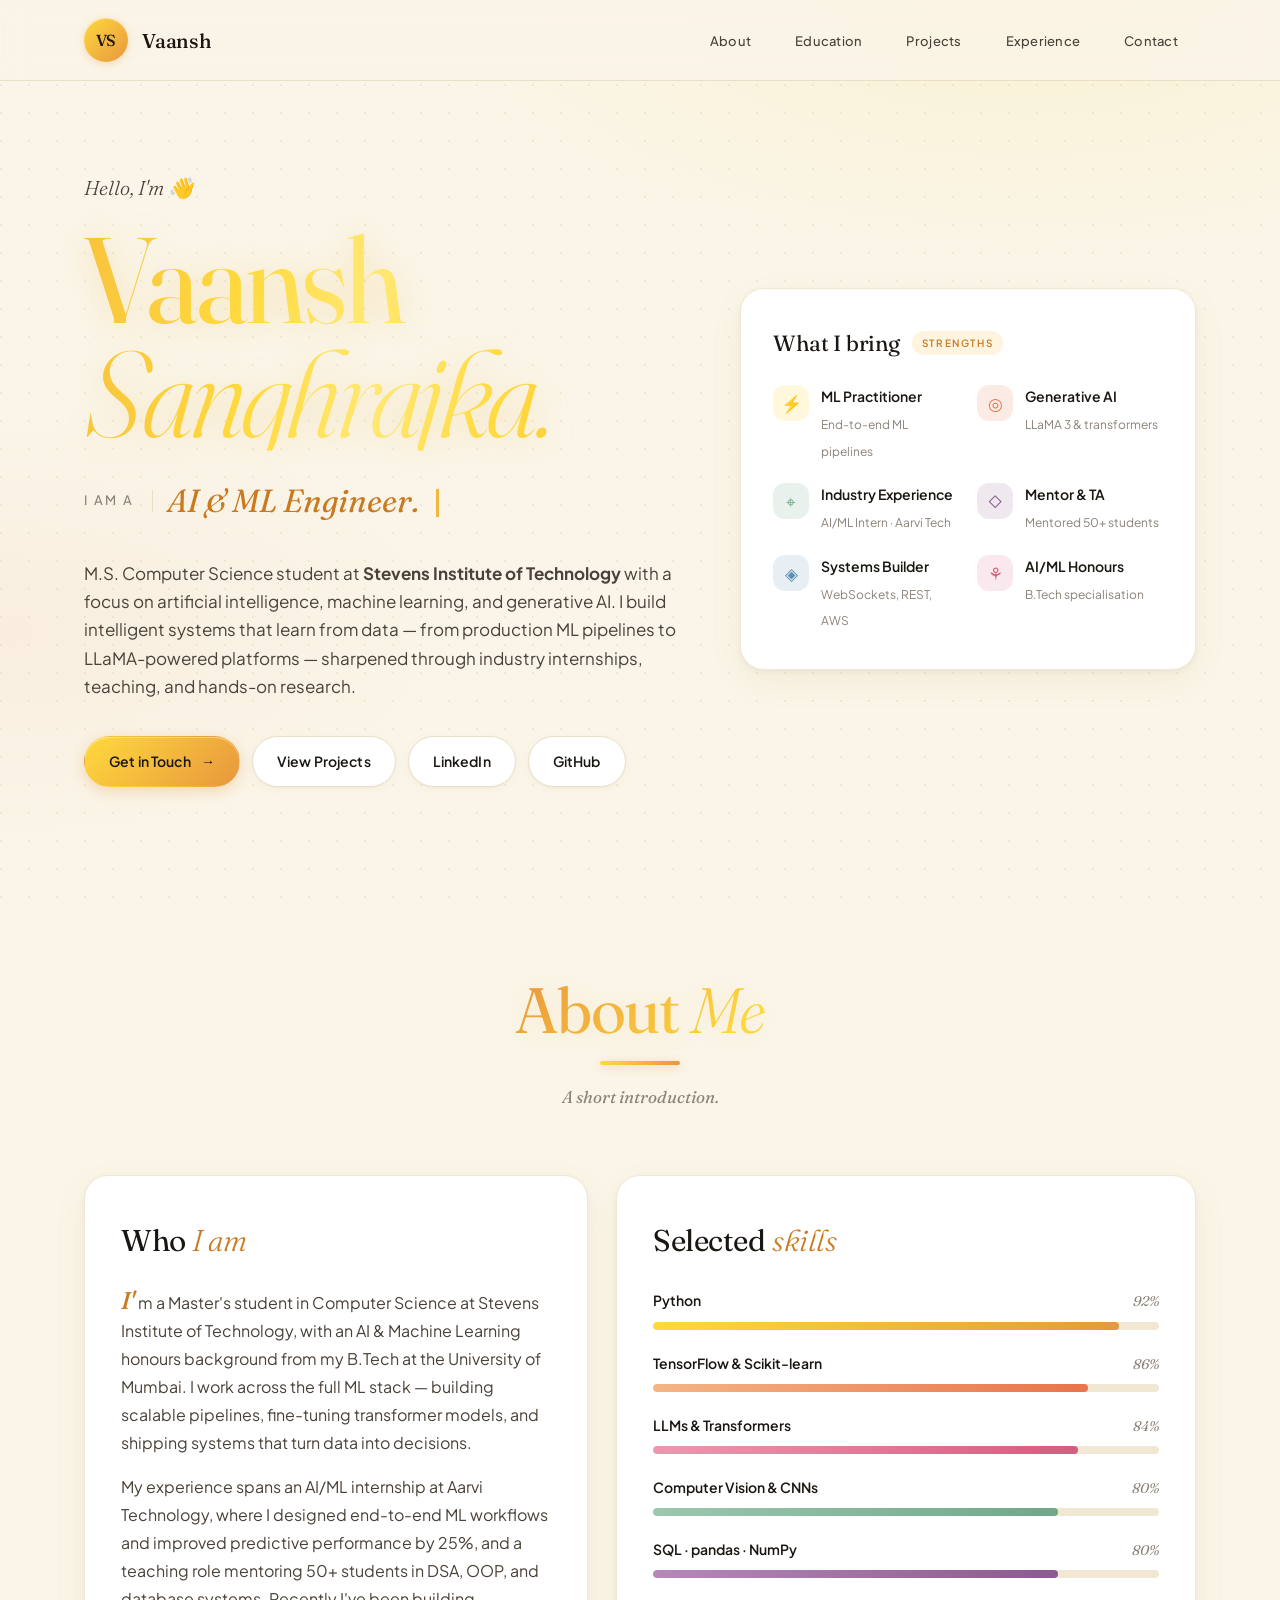
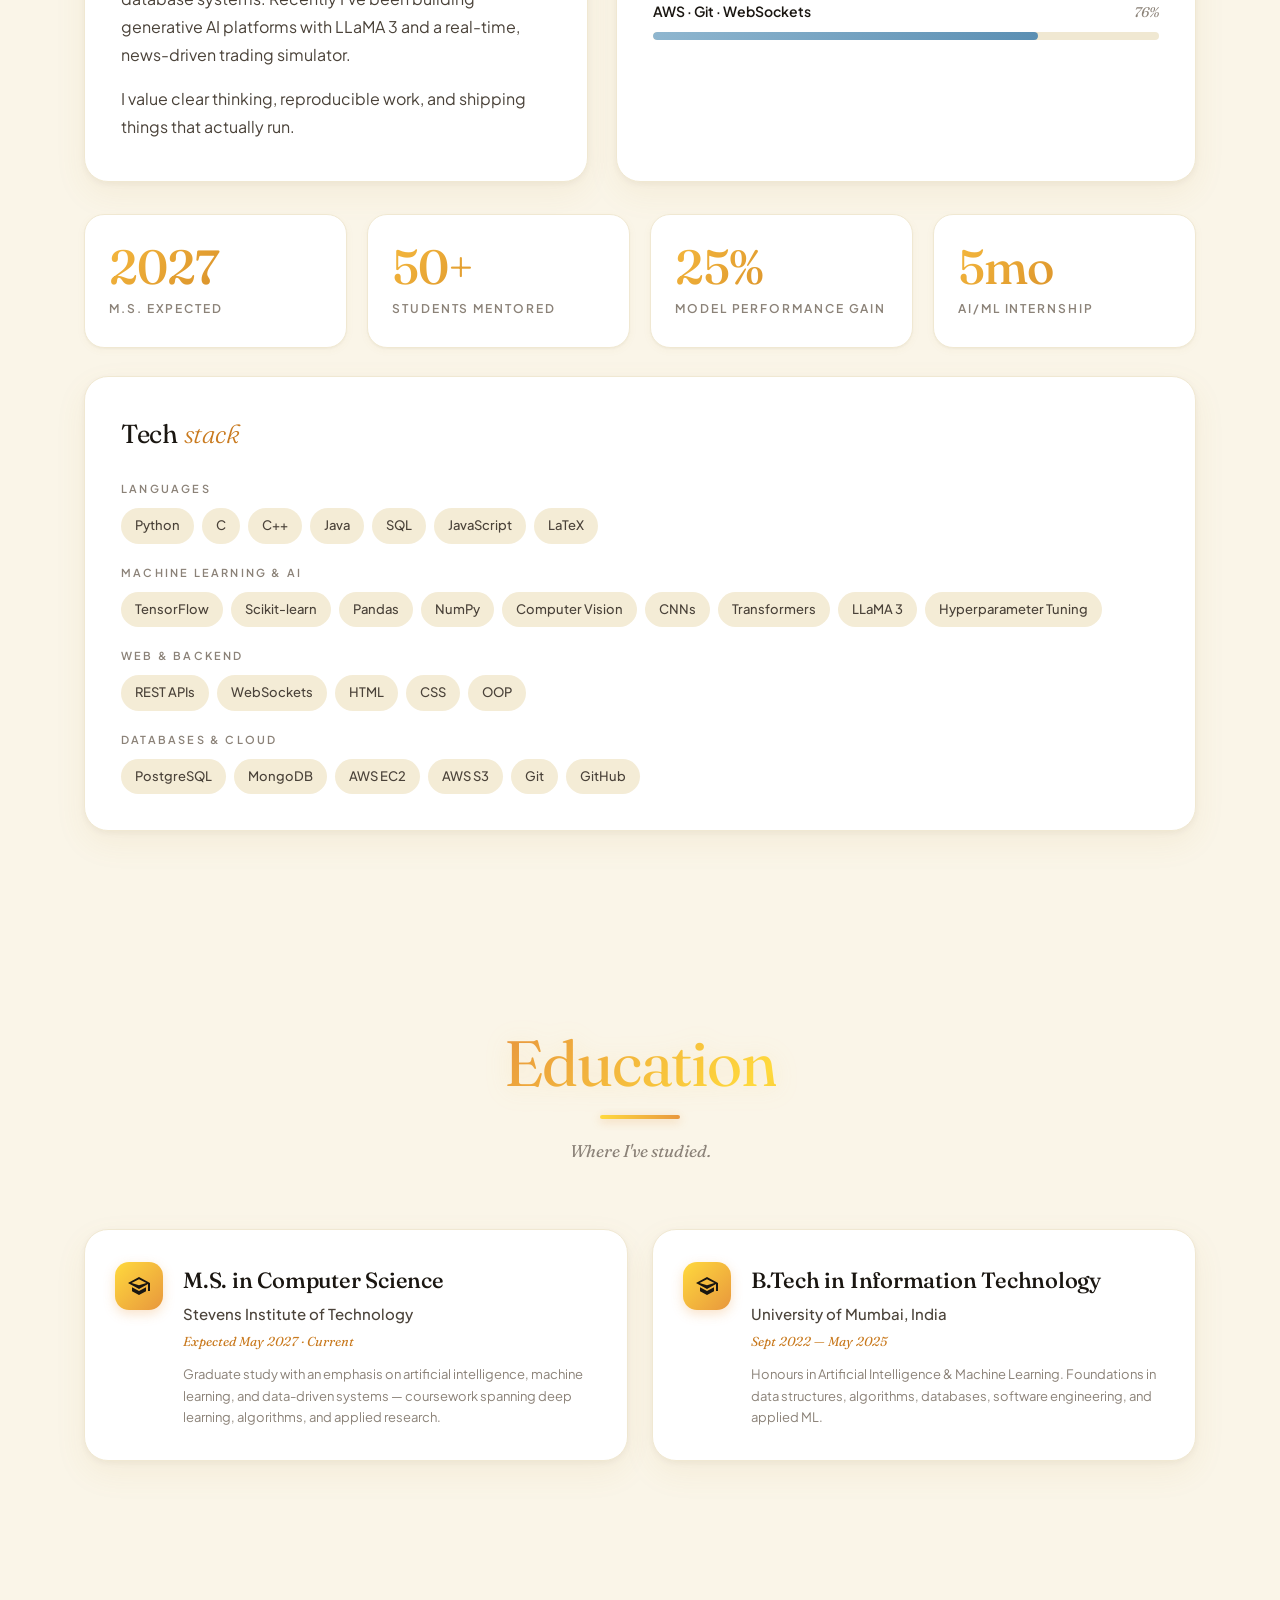
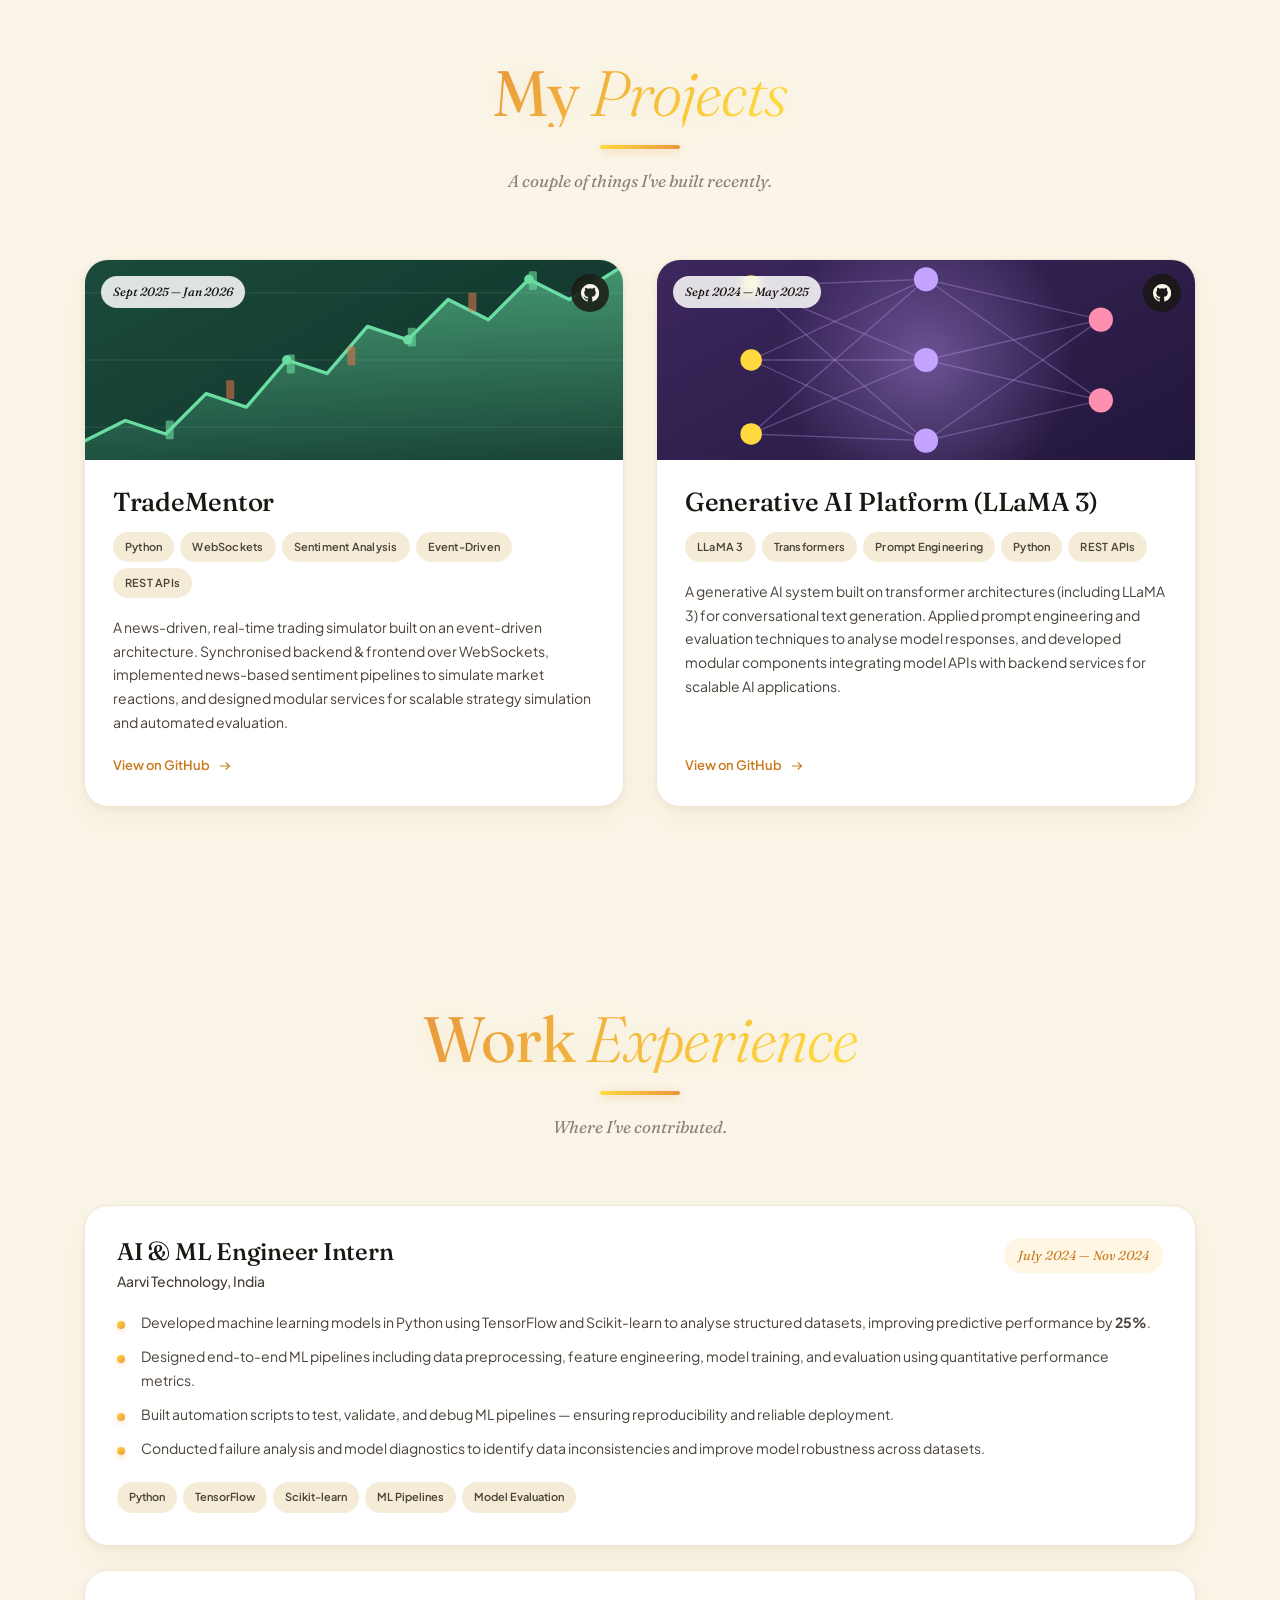
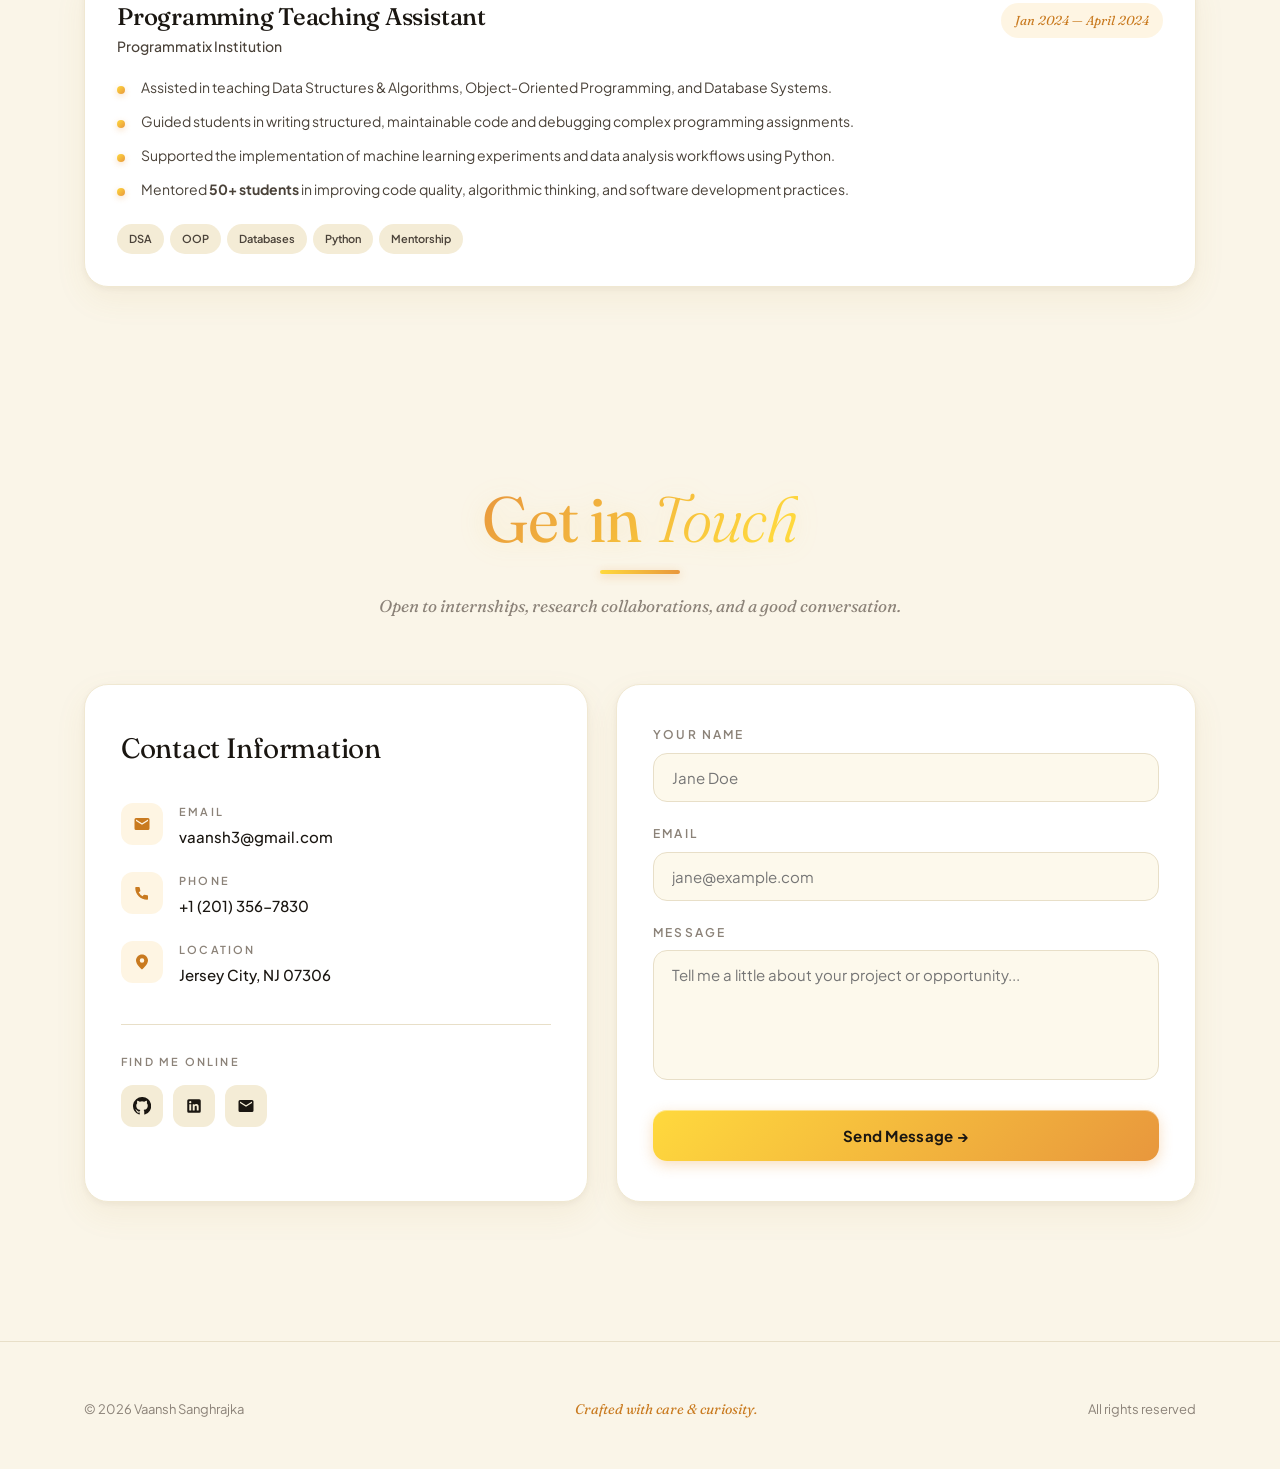
==== docs/index.html @ dd272ba1 "Add project website" ====
<!DOCTYPE html>
<html lang="en">
<head>
  <meta charset="UTF-8" />
  <meta name="viewport" content="width=device-width, initial-scale=1.0" />
  <title>Vaansh Sanghrajka — Portfolio</title>
  <meta name="description" content="Vaansh Sanghrajka — M.S. Computer Science at Stevens Institute of Technology. AI, Machine Learning, and Generative AI." />
  <link rel="preconnect" href="https://fonts.googleapis.com" />
  <link rel="preconnect" href="https://fonts.gstatic.com" crossorigin />
  <link href="https://fonts.googleapis.com/css2?family=Fraunces:ital,opsz,wght@0,9..144,300;0,9..144,400;0,9..144,500;0,9..144,600;0,9..144,700;1,9..144,300;1,9..144,400&family=Plus+Jakarta+Sans:wght@300;400;500;600;700&display=swap" rel="stylesheet" />
  <style>
    :root {
      --bg:        #FAF5E8;
      --bg-soft:   #F4ECD6;
      --paper:     #FFFFFF;
      --paper-2:   #FDF9EC;
      --ink:       #1A1611;
      --ink-soft:  #4A4239;
      --ink-mute:  #8B8278;
      --ink-faint: #C2B79E;
      --rule:      #E8DFC8;
      --rule-soft: #F0E8D2;

      --gold-1:    #FFD93D;
      --gold-2:    #F4B73D;
      --gold-3:    #E8973D;
      --gold-deep: #C97A1F;

      --coral:     #E8744B;
      --rose:      #D45D7E;
      --sage:      #6FA889;
      --plum:      #8B5A8E;
      --sky:       #5B8FB3;

      --shadow-sm: 0 1px 2px rgba(60, 40, 10, 0.04), 0 2px 8px rgba(180, 140, 50, 0.05);
      --shadow-md: 0 2px 6px rgba(60, 40, 10, 0.05), 0 12px 32px rgba(180, 140, 50, 0.08);
      --shadow-lg: 0 4px 12px rgba(60, 40, 10, 0.06), 0 24px 56px rgba(180, 140, 50, 0.12);

      --serif: "Fraunces", Georgia, "Times New Roman", serif;
      --sans:  "Plus Jakarta Sans", -apple-system, BlinkMacSystemFont, "Helvetica Neue", Arial, sans-serif;
    }

    * { box-sizing: border-box; margin: 0; padding: 0; }
    html { scroll-behavior: smooth; }

    body {
      background: var(--bg);
      color: var(--ink);
      font-family: var(--sans);
      font-size: 16px;
      line-height: 1.65;
      -webkit-font-smoothing: antialiased;
      -moz-osx-font-smoothing: grayscale;
      overflow-x: hidden;
      background-image:
        radial-gradient(circle at 1px 1px, rgba(180, 140, 50, 0.12) 1px, transparent 0),
        radial-gradient(ellipse 80% 50% at 80% 0%, rgba(255, 217, 61, 0.12), transparent 60%),
        radial-gradient(ellipse 60% 40% at 0% 70%, rgba(232, 116, 75, 0.06), transparent 60%);
      background-size: 28px 28px, 100% 100%, 100% 100%;
      background-attachment: fixed;
    }

    ::selection { background: var(--gold-2); color: var(--ink); }

    a {
      color: var(--ink);
      text-decoration: none;
      transition: color 0.3s ease;
    }
    a:hover { color: var(--gold-deep); }

    .container {
      max-width: 1240px;
      margin: 0 auto;
      padding: 0 clamp(20px, 5vw, 64px);
      position: relative;
      z-index: 2;
    }

    /* ───── Navigation ───── */
    nav {
      position: sticky;
      top: 0;
      z-index: 100;
      backdrop-filter: blur(14px);
      -webkit-backdrop-filter: blur(14px);
      background: rgba(250, 245, 232, 0.82);
      border-bottom: 1px solid var(--rule);
    }
    nav .container {
      display: flex;
      align-items: center;
      justify-content: space-between;
      padding-top: 18px;
      padding-bottom: 18px;
    }
    .brand {
      display: flex;
      align-items: center;
      gap: 14px;
    }
    .brand-avatar {
      width: 44px;
      height: 44px;
      border-radius: 50%;
      background: linear-gradient(135deg, var(--gold-1), var(--gold-3));
      display: flex;
      align-items: center;
      justify-content: center;
      font-family: var(--serif);
      font-weight: 500;
      font-size: 16px;
      color: var(--ink);
      letter-spacing: -0.02em;
      box-shadow: 0 2px 8px rgba(232, 151, 61, 0.32), inset 0 1px 0 rgba(255, 255, 255, 0.4);
    }
    .brand-name {
      font-family: var(--serif);
      font-weight: 500;
      font-size: 20px;
      color: var(--ink);
      letter-spacing: -0.01em;
    }
    .brand-name em { font-style: italic; font-weight: 300; color: var(--gold-deep); }

    nav ul {
      list-style: none;
      display: flex;
      gap: 8px;
    }
    nav ul a {
      font-size: 13px;
      letter-spacing: 0.02em;
      font-weight: 500;
      color: var(--ink-soft);
      padding: 10px 18px;
      border-radius: 999px;
      position: relative;
      transition: all 0.3s ease;
    }
    nav ul a:hover {
      color: var(--ink);
      background: rgba(244, 183, 61, 0.12);
    }
    nav ul a.active {
      color: var(--gold-deep);
      background: rgba(244, 183, 61, 0.18);
    }
    @media (max-width: 760px) { nav ul { display: none; } }

    /* ───── Hero ───── */
    .hero {
      padding: clamp(60px, 10vh, 100px) 0 clamp(60px, 10vh, 100px);
      position: relative;
    }
    .hero-grid {
      display: grid;
      grid-template-columns: 1fr;
      gap: 56px;
      align-items: center;
    }
    @media (min-width: 1000px) {
      .hero-grid { grid-template-columns: 1.3fr 1fr; gap: 64px; }
    }

    .eyebrow {
      font-family: var(--serif);
      font-style: italic;
      font-weight: 300;
      font-size: 20px;
      color: var(--ink-soft);
      margin-bottom: 18px;
      opacity: 0;
      animation: fadeUp 0.8s 0.1s forwards ease-out;
    }
    .eyebrow .wave {
      display: inline-block;
      animation: wave 2.4s 1.6s ease-in-out infinite;
      transform-origin: 70% 70%;
    }
    @keyframes wave {
      0%, 60%, 100% { transform: rotate(0deg); }
      10% { transform: rotate(14deg); }
      20% { transform: rotate(-8deg); }
      30% { transform: rotate(14deg); }
      40% { transform: rotate(-4deg); }
      50% { transform: rotate(10deg); }
    }

    h1.name {
      font-family: var(--serif);
      font-weight: 400;
      font-size: clamp(58px, 9.5vw, 130px);
      line-height: 0.94;
      letter-spacing: -0.03em;
      margin-bottom: 24px;
    }
    h1.name .line {
      display: block;
      opacity: 0;
      transform: translateY(28px);
      animation: fadeUp 1s forwards cubic-bezier(0.2, 0.65, 0.3, 0.95);

      background: linear-gradient(
        100deg,
        #E8973D 0%,
        #F4B73D 25%,
        #FFD93D 45%,
        #FFE873 55%,
        #FFD93D 65%,
        #F4B73D 80%,
        #E8973D 100%
      );
      background-size: 220% 100%;
      background-position: 60% 50%;
      -webkit-background-clip: text;
      background-clip: text;
      -webkit-text-fill-color: transparent;
      color: transparent;
      filter: drop-shadow(0 2px 16px rgba(244, 183, 61, 0.32));
    }
    h1.name .line:nth-child(1) {
      animation: fadeUp 1s 0.2s forwards cubic-bezier(0.2, 0.65, 0.3, 0.95),
                 shimmer 7s 1.3s linear infinite;
    }
    h1.name .line:nth-child(2) {
      font-style: italic;
      font-weight: 300;
      animation: fadeUp 1s 0.35s forwards cubic-bezier(0.2, 0.65, 0.3, 0.95),
                 shimmer 7s 1.5s linear infinite;
    }

    @keyframes shimmer {
      0%   { background-position: 60% 50%; }
      50%  { background-position: -60% 50%; }
      100% { background-position: 60% 50%; }
    }

    .role-line {
      display: flex;
      align-items: center;
      gap: 14px;
      font-family: var(--serif);
      font-size: clamp(22px, 2.8vw, 32px);
      font-weight: 300;
      color: var(--ink);
      margin-bottom: 32px;
      min-height: 1.4em;
      opacity: 0;
      animation: fadeUp 0.8s 0.5s forwards ease-out;
      flex-wrap: wrap;
    }
    .role-line .label {
      font-family: var(--sans);
      font-size: 13px;
      letter-spacing: 0.18em;
      text-transform: uppercase;
      color: var(--ink-mute);
      font-weight: 500;
      padding-right: 18px;
      border-right: 1px solid var(--rule);
    }
    .role-line .typed {
      font-style: italic;
      color: var(--gold-deep);
      font-weight: 400;
    }
    .role-line .cursor {
      display: inline-block;
      width: 3px;
      height: 0.9em;
      background: var(--gold-2);
      margin-left: 3px;
      animation: blink 1s steps(1) infinite;
      transform: translateY(2px);
    }
    @keyframes blink { 50% { opacity: 0; } }

    .bio {
      font-size: 17px;
      line-height: 1.65;
      color: var(--ink-soft);
      max-width: 56ch;
      margin-bottom: 36px;
      opacity: 0;
      animation: fadeUp 0.8s 0.65s forwards ease-out;
    }

    .cta-group {
      display: flex;
      flex-wrap: wrap;
      gap: 12px;
      opacity: 0;
      animation: fadeUp 0.8s 0.8s forwards ease-out;
    }
    .btn {
      display: inline-flex;
      align-items: center;
      gap: 10px;
      padding: 13px 24px;
      border-radius: 999px;
      font-size: 14px;
      font-weight: 600;
      font-family: var(--sans);
      letter-spacing: 0.01em;
      transition: all 0.3s cubic-bezier(0.2, 0.65, 0.3, 0.95);
      cursor: pointer;
      border: 1px solid transparent;
      position: relative;
      overflow: hidden;
    }
    .btn-primary {
      background: linear-gradient(135deg, var(--gold-1), var(--gold-3));
      color: var(--ink);
      box-shadow: 0 4px 14px rgba(232, 151, 61, 0.32), inset 0 1px 0 rgba(255, 255, 255, 0.4);
    }
    .btn-primary:hover {
      transform: translateY(-2px);
      box-shadow: 0 8px 22px rgba(232, 151, 61, 0.42), inset 0 1px 0 rgba(255, 255, 255, 0.5);
      color: var(--ink);
    }
    .btn-secondary {
      background: var(--paper);
      color: var(--ink);
      border-color: var(--rule);
      box-shadow: var(--shadow-sm);
    }
    .btn-secondary:hover {
      transform: translateY(-2px);
      border-color: var(--gold-2);
      box-shadow: 0 6px 18px rgba(180, 140, 50, 0.14);
      color: var(--ink);
    }
    .btn .arrow { font-style: italic; font-family: var(--serif); }

    /* ───── Strengths ───── */
    .strengths {
      background: var(--paper);
      border-radius: 24px;
      padding: 36px 32px;
      box-shadow: var(--shadow-md);
      border: 1px solid var(--rule-soft);
      opacity: 0;
      animation: fadeUp 1s 0.7s forwards ease-out;
    }
    .strengths-head {
      display: flex;
      align-items: center;
      gap: 12px;
      margin-bottom: 24px;
    }
    .strengths-head h3 {
      font-family: var(--serif);
      font-weight: 400;
      font-size: 22px;
      color: var(--ink);
      letter-spacing: -0.01em;
    }
    .strengths-head .badge {
      font-size: 10px;
      font-weight: 600;
      letter-spacing: 0.16em;
      text-transform: uppercase;
      color: var(--gold-deep);
      padding: 4px 10px;
      background: rgba(244, 183, 61, 0.16);
      border-radius: 999px;
    }
    .strengths-grid {
      display: grid;
      grid-template-columns: 1fr 1fr;
      gap: 20px 18px;
    }
    @media (max-width: 480px) { .strengths-grid { grid-template-columns: 1fr; } }
    .strength-item {
      display: flex;
      gap: 12px;
      align-items: flex-start;
    }
    .strength-ico {
      width: 36px;
      height: 36px;
      flex-shrink: 0;
      border-radius: 12px;
      display: flex;
      align-items: center;
      justify-content: center;
      font-size: 17px;
    }
    .ico-1 { background: rgba(255, 217, 61, 0.18); color: var(--gold-deep); }
    .ico-2 { background: rgba(232, 116, 75, 0.14); color: var(--coral); }
    .ico-3 { background: rgba(111, 168, 137, 0.16); color: var(--sage); }
    .ico-4 { background: rgba(139, 90, 142, 0.14); color: var(--plum); }
    .ico-5 { background: rgba(91, 143, 179, 0.14); color: var(--sky); }
    .ico-6 { background: rgba(212, 93, 126, 0.14); color: var(--rose); }
    .strength-text strong {
      display: block;
      font-size: 14px;
      font-weight: 600;
      color: var(--ink);
      margin-bottom: 2px;
    }
    .strength-text span {
      font-size: 12px;
      color: var(--ink-mute);
      line-height: 1.4;
    }

    /* ───── Sections ───── */
    section {
      padding: clamp(70px, 11vh, 130px) 0;
      position: relative;
    }

    .section-title-wrap {
      text-align: center;
      margin-bottom: 64px;
    }
    .section-title {
      font-family: var(--serif);
      font-weight: 400;
      font-size: clamp(40px, 5.5vw, 64px);
      letter-spacing: -0.02em;
      line-height: 1.05;
      display: inline-block;
      background: linear-gradient(135deg, var(--gold-3), var(--gold-1), var(--gold-deep));
      background-size: 200% 100%;
      -webkit-background-clip: text;
      background-clip: text;
      -webkit-text-fill-color: transparent;
      filter: drop-shadow(0 2px 12px rgba(244, 183, 61, 0.18));
    }
    .section-title em { font-style: italic; font-weight: 300; }
    .section-underline {
      width: 80px;
      height: 4px;
      margin: 18px auto 0;
      border-radius: 999px;
      background: linear-gradient(90deg, var(--gold-1), var(--gold-3));
      box-shadow: 0 2px 10px rgba(232, 151, 61, 0.4);
    }
    .section-sub {
      margin-top: 18px;
      font-family: var(--serif);
      font-style: italic;
      color: var(--ink-mute);
      font-size: 17px;
    }

    /* ───── About ───── */
    .about-grid {
      display: grid;
      grid-template-columns: 1fr;
      gap: 28px;
    }
    @media (min-width: 900px) {
      .about-grid { grid-template-columns: 1fr 1.15fr; }
    }
    .card {
      background: var(--paper);
      border-radius: 24px;
      padding: 40px 36px;
      box-shadow: var(--shadow-md);
      border: 1px solid var(--rule-soft);
    }
    .card h3 {
      font-family: var(--serif);
      font-weight: 400;
      font-size: 30px;
      color: var(--ink);
      margin-bottom: 24px;
      letter-spacing: -0.015em;
    }
    .card h3 .accent {
      color: var(--gold-deep);
      font-style: italic;
      font-weight: 300;
    }
    .who-text p {
      font-size: 16px;
      line-height: 1.75;
      color: var(--ink-soft);
      margin-bottom: 16px;
    }
    .who-text p:last-child { margin-bottom: 0; }
    .who-text p:first-of-type::first-letter {
      font-family: var(--serif);
      font-weight: 500;
      font-style: italic;
      color: var(--gold-deep);
      font-size: 1.5em;
      padding-right: 4px;
      line-height: 1;
    }

    /* Skill bars */
    .skill {
      margin-bottom: 22px;
    }
    .skill:last-child { margin-bottom: 0; }
    .skill-head {
      display: flex;
      justify-content: space-between;
      align-items: baseline;
      margin-bottom: 8px;
    }
    .skill-name {
      font-size: 14px;
      font-weight: 600;
      color: var(--ink);
    }
    .skill-pct {
      font-family: var(--serif);
      font-style: italic;
      font-size: 14px;
      color: var(--ink-mute);
    }
    .skill-track {
      height: 8px;
      background: var(--rule-soft);
      border-radius: 999px;
      overflow: hidden;
    }
    .skill-fill {
      height: 100%;
      width: 0;
      border-radius: 999px;
      transition: width 1.5s cubic-bezier(0.2, 0.65, 0.3, 0.95);
    }
    .skill.in .skill-fill { width: var(--w); }
    .fill-gold  { background: linear-gradient(90deg, var(--gold-1), var(--gold-3)); }
    .fill-coral { background: linear-gradient(90deg, #F4B584, var(--coral)); }
    .fill-sage  { background: linear-gradient(90deg, #9CC7B0, var(--sage)); }
    .fill-plum  { background: linear-gradient(90deg, #B689B9, var(--plum)); }
    .fill-sky   { background: linear-gradient(90deg, #8FB6CF, var(--sky)); }
    .fill-rose  { background: linear-gradient(90deg, #E89AB0, var(--rose)); }

    /* Stats */
    .stats-row {
      display: grid;
      grid-template-columns: repeat(auto-fit, minmax(180px, 1fr));
      gap: 20px;
      margin-top: 32px;
    }
    .stat {
      background: var(--paper);
      border: 1px solid var(--rule-soft);
      border-radius: 20px;
      padding: 28px 24px;
      text-align: left;
      box-shadow: var(--shadow-sm);
      transition: transform 0.4s ease, box-shadow 0.4s ease;
    }
    .stat:hover {
      transform: translateY(-4px);
      box-shadow: var(--shadow-md);
    }
    .stat-num {
      font-family: var(--serif);
      font-weight: 500;
      font-size: 48px;
      line-height: 1;
      background: linear-gradient(135deg, var(--gold-2), var(--gold-deep));
      -webkit-background-clip: text;
      background-clip: text;
      -webkit-text-fill-color: transparent;
      letter-spacing: -0.02em;
      margin-bottom: 8px;
    }
    .stat-label {
      font-size: 12px;
      letter-spacing: 0.16em;
      text-transform: uppercase;
      color: var(--ink-mute);
      font-weight: 600;
    }

    /* ───── Tech stack chips block ───── */
    .stack-card {
      margin-top: 28px;
      background: var(--paper);
      border: 1px solid var(--rule-soft);
      border-radius: 24px;
      padding: 36px;
      box-shadow: var(--shadow-md);
    }
    .stack-card h3 {
      font-family: var(--serif);
      font-weight: 400;
      font-size: 26px;
      color: var(--ink);
      margin-bottom: 24px;
      letter-spacing: -0.01em;
    }
    .stack-card h3 .accent { color: var(--gold-deep); font-style: italic; font-weight: 300; }
    .stack-group { margin-bottom: 20px; }
    .stack-group:last-child { margin-bottom: 0; }
    .stack-group .stack-label {
      font-size: 11px;
      letter-spacing: 0.2em;
      text-transform: uppercase;
      font-weight: 600;
      color: var(--ink-mute);
      margin-bottom: 10px;
    }
    .stack-chips { display: flex; flex-wrap: wrap; gap: 8px; }
    .stack-chips span {
      font-size: 13px;
      font-weight: 500;
      padding: 7px 14px;
      border-radius: 999px;
      background: var(--bg-soft);
      color: var(--ink-soft);
      transition: all 0.3s ease;
    }
    .stack-chips span:hover {
      background: linear-gradient(135deg, var(--gold-1), var(--gold-3));
      color: var(--ink);
      transform: translateY(-2px);
      box-shadow: 0 4px 10px rgba(232, 151, 61, 0.24);
    }

    /* ───── Education ───── */
    .edu-grid {
      display: grid;
      grid-template-columns: 1fr;
      gap: 24px;
    }
    @media (min-width: 800px) { .edu-grid { grid-template-columns: 1fr 1fr; } }
    .edu-card {
      background: var(--paper);
      border: 1px solid var(--rule-soft);
      border-radius: 24px;
      padding: 32px 30px;
      box-shadow: var(--shadow-md);
      display: flex;
      gap: 20px;
      align-items: flex-start;
      transition: transform 0.4s ease, box-shadow 0.4s ease;
    }
    .edu-card:hover {
      transform: translateY(-3px);
      box-shadow: var(--shadow-lg);
    }
    .edu-ico {
      width: 48px;
      height: 48px;
      flex-shrink: 0;
      border-radius: 14px;
      background: linear-gradient(135deg, var(--gold-1), var(--gold-3));
      display: flex;
      align-items: center;
      justify-content: center;
      box-shadow: 0 4px 12px rgba(232, 151, 61, 0.28);
    }
    .edu-ico svg { width: 24px; height: 24px; fill: var(--ink); }
    .edu-body h4 {
      font-family: var(--serif);
      font-weight: 500;
      font-size: 22px;
      color: var(--ink);
      margin-bottom: 4px;
      letter-spacing: -0.01em;
    }
    .edu-body .edu-school {
      font-size: 15px;
      color: var(--ink-soft);
      margin-bottom: 4px;
      font-weight: 500;
    }
    .edu-body .edu-date {
      font-family: var(--serif);
      font-style: italic;
      font-size: 13px;
      color: var(--gold-deep);
      margin-bottom: 12px;
    }
    .edu-body p {
      font-size: 13px;
      line-height: 1.65;
      color: var(--ink-mute);
    }

    /* ───── Projects ───── */
    .projects-grid {
      display: grid;
      grid-template-columns: 1fr;
      gap: 32px;
    }
    @media (min-width: 800px) { .projects-grid { grid-template-columns: 1fr 1fr; } }
    .project-card {
      background: var(--paper);
      border: 1px solid var(--rule-soft);
      border-radius: 24px;
      overflow: hidden;
      box-shadow: var(--shadow-md);
      transition: transform 0.5s cubic-bezier(0.2, 0.65, 0.3, 0.95), box-shadow 0.5s ease;
      display: flex;
      flex-direction: column;
    }
    .project-card:hover {
      transform: translateY(-6px);
      box-shadow: var(--shadow-lg);
    }
    .p-cover {
      height: 200px;
      position: relative;
      overflow: hidden;
    }
    .p-cover svg {
      width: 100%;
      height: 100%;
      display: block;
    }
    .p-date {
      position: absolute;
      top: 16px;
      left: 16px;
      font-family: var(--serif);
      font-style: italic;
      font-size: 12px;
      color: var(--ink);
      background: rgba(255, 255, 255, 0.85);
      backdrop-filter: blur(6px);
      padding: 6px 12px;
      border-radius: 999px;
      font-weight: 500;
    }
    .p-github {
      position: absolute;
      top: 14px;
      right: 14px;
      width: 38px;
      height: 38px;
      border-radius: 50%;
      background: rgba(26, 22, 17, 0.82);
      display: flex;
      align-items: center;
      justify-content: center;
      backdrop-filter: blur(8px);
      transition: transform 0.3s ease;
    }
    .p-github:hover { transform: scale(1.08); }
    .p-github svg { width: 18px; height: 18px; fill: #FAF5E8; }
    .p-body {
      padding: 28px 28px 30px;
      flex: 1;
      display: flex;
      flex-direction: column;
    }
    .p-body h4 {
      font-family: var(--serif);
      font-weight: 500;
      font-size: 26px;
      color: var(--ink);
      margin-bottom: 14px;
      letter-spacing: -0.01em;
      line-height: 1.15;
    }
    .p-tags {
      display: flex;
      flex-wrap: wrap;
      gap: 6px;
      margin-bottom: 18px;
    }
    .p-tags span {
      font-size: 11px;
      font-weight: 600;
      padding: 6px 12px;
      border-radius: 999px;
      background: var(--bg-soft);
      color: var(--ink-soft);
      letter-spacing: 0.02em;
    }
    .p-desc {
      font-size: 14px;
      line-height: 1.7;
      color: var(--ink-soft);
      margin-bottom: 20px;
      flex: 1;
    }
    .p-link {
      display: inline-flex;
      align-items: center;
      gap: 8px;
      font-size: 13px;
      font-weight: 600;
      color: var(--gold-deep);
      transition: gap 0.3s ease;
      align-self: flex-start;
    }
    .p-link:hover { gap: 12px; color: var(--gold-deep); }
    .p-link svg { width: 14px; height: 14px; fill: currentColor; }

    /* ───── Experience ───── */
    .exp-list {
      display: flex;
      flex-direction: column;
      gap: 24px;
    }
    .exp-card {
      background: var(--paper);
      border: 1px solid var(--rule-soft);
      border-radius: 24px;
      padding: 32px;
      box-shadow: var(--shadow-md);
      transition: transform 0.4s ease, box-shadow 0.4s ease;
    }
    .exp-card:hover {
      transform: translateY(-3px);
      box-shadow: var(--shadow-lg);
    }
    .exp-head {
      display: flex;
      justify-content: space-between;
      align-items: flex-start;
      gap: 16px;
      flex-wrap: wrap;
      margin-bottom: 18px;
    }
    .exp-head h4 {
      font-family: var(--serif);
      font-weight: 500;
      font-size: 24px;
      color: var(--ink);
      letter-spacing: -0.01em;
      line-height: 1.2;
      margin-bottom: 4px;
    }
    .exp-head .exp-company {
      font-size: 14px;
      color: var(--ink-soft);
      font-weight: 500;
    }
    .exp-date {
      font-family: var(--serif);
      font-style: italic;
      font-size: 13px;
      color: var(--gold-deep);
      padding: 7px 14px;
      background: rgba(244, 183, 61, 0.14);
      border-radius: 999px;
      white-space: nowrap;
    }
    .exp-bullets {
      list-style: none;
      margin-bottom: 22px;
    }
    .exp-bullets li {
      padding-left: 24px;
      position: relative;
      font-size: 14px;
      line-height: 1.7;
      color: var(--ink-soft);
      margin-bottom: 10px;
    }
    .exp-bullets li:last-child { margin-bottom: 0; }
    .exp-bullets li::before {
      content: "";
      position: absolute;
      left: 0;
      top: 10px;
      width: 8px;
      height: 8px;
      border-radius: 50%;
      background: linear-gradient(135deg, var(--gold-1), var(--gold-3));
      box-shadow: 0 2px 6px rgba(232, 151, 61, 0.32);
    }
    .exp-tags {
      display: flex;
      flex-wrap: wrap;
      gap: 6px;
    }
    .exp-tags span {
      font-size: 11px;
      font-weight: 600;
      padding: 6px 12px;
      border-radius: 999px;
      background: var(--bg-soft);
      color: var(--ink-soft);
    }

    /* ───── Contact ───── */
    .contact-grid {
      display: grid;
      grid-template-columns: 1fr;
      gap: 28px;
    }
    @media (min-width: 900px) { .contact-grid { grid-template-columns: 1fr 1.15fr; } }
    .contact-info {
      background: var(--paper);
      border: 1px solid var(--rule-soft);
      border-radius: 24px;
      padding: 40px 36px;
      box-shadow: var(--shadow-md);
    }
    .contact-info h3 {
      font-family: var(--serif);
      font-weight: 400;
      font-size: 28px;
      color: var(--ink);
      margin-bottom: 32px;
      letter-spacing: -0.01em;
    }
    .ci-list {
      list-style: none;
      display: flex;
      flex-direction: column;
      gap: 22px;
    }
    .ci-item {
      display: flex;
      gap: 16px;
      align-items: flex-start;
    }
    .ci-ico {
      width: 42px;
      height: 42px;
      flex-shrink: 0;
      border-radius: 12px;
      background: rgba(244, 183, 61, 0.14);
      display: flex;
      align-items: center;
      justify-content: center;
    }
    .ci-ico svg { width: 18px; height: 18px; fill: var(--gold-deep); }
    .ci-text .ci-label {
      font-size: 11px;
      letter-spacing: 0.2em;
      text-transform: uppercase;
      font-weight: 600;
      color: var(--ink-mute);
      margin-bottom: 4px;
    }
    .ci-text .ci-val {
      font-size: 15px;
      color: var(--ink);
      font-weight: 500;
    }
    .ci-text a:hover { color: var(--gold-deep); }
    .social-row {
      margin-top: 36px;
      padding-top: 28px;
      border-top: 1px solid var(--rule);
    }
    .social-row .ci-label {
      font-size: 11px;
      letter-spacing: 0.2em;
      text-transform: uppercase;
      font-weight: 600;
      color: var(--ink-mute);
      margin-bottom: 14px;
    }
    .social-icons {
      display: flex;
      gap: 10px;
    }
    .social-icons a {
      width: 42px;
      height: 42px;
      border-radius: 12px;
      background: var(--bg-soft);
      display: flex;
      align-items: center;
      justify-content: center;
      transition: all 0.3s ease;
    }
    .social-icons a:hover {
      background: linear-gradient(135deg, var(--gold-1), var(--gold-3));
      transform: translateY(-3px);
    }
    .social-icons svg { width: 18px; height: 18px; fill: var(--ink); }

    .contact-form {
      background: var(--paper);
      border: 1px solid var(--rule-soft);
      border-radius: 24px;
      padding: 40px 36px;
      box-shadow: var(--shadow-md);
    }
    .field { margin-bottom: 22px; }
    .field label {
      display: block;
      font-size: 12px;
      letter-spacing: 0.18em;
      text-transform: uppercase;
      font-weight: 600;
      color: var(--ink-mute);
      margin-bottom: 8px;
    }
    .field input,
    .field textarea {
      width: 100%;
      padding: 14px 18px;
      border: 1px solid var(--rule);
      background: var(--paper-2);
      border-radius: 14px;
      font-family: var(--sans);
      font-size: 15px;
      color: var(--ink);
      transition: all 0.3s ease;
      resize: none;
    }
    .field input:focus,
    .field textarea:focus {
      outline: none;
      border-color: var(--gold-2);
      background: var(--paper);
      box-shadow: 0 0 0 4px rgba(244, 183, 61, 0.18);
    }
    .field textarea { min-height: 130px; }
    .form-submit {
      width: 100%;
      padding: 16px;
      border-radius: 14px;
      font-size: 15px;
      font-weight: 700;
      font-family: var(--sans);
      letter-spacing: 0.02em;
      color: var(--ink);
      background: linear-gradient(135deg, var(--gold-1), var(--gold-3));
      border: none;
      cursor: pointer;
      box-shadow: 0 4px 14px rgba(232, 151, 61, 0.32), inset 0 1px 0 rgba(255, 255, 255, 0.4);
      transition: all 0.3s ease;
    }
    .form-submit:hover {
      transform: translateY(-2px);
      box-shadow: 0 8px 22px rgba(232, 151, 61, 0.42), inset 0 1px 0 rgba(255, 255, 255, 0.5);
    }

    /* ───── Footer ───── */
    footer {
      padding: 56px 0 48px;
      border-top: 1px solid var(--rule);
      margin-top: 40px;
    }
    footer .container {
      display: flex;
      flex-wrap: wrap;
      gap: 16px;
      justify-content: space-between;
      align-items: center;
      font-size: 13px;
      color: var(--ink-mute);
    }
    footer .mark {
      font-family: var(--serif);
      font-style: italic;
      color: var(--gold-deep);
      font-size: 14px;
    }

    /* ───── Animations ───── */
    @keyframes fadeUp {
      to { opacity: 1; transform: translateY(0); }
    }
    .reveal {
      opacity: 0;
      transform: translateY(24px);
      transition: opacity 0.9s cubic-bezier(0.2, 0.65, 0.3, 0.95), transform 0.9s cubic-bezier(0.2, 0.65, 0.3, 0.95);
    }
    .reveal.in { opacity: 1; transform: translateY(0); }
    .reveal.d1 { transition-delay: 0.08s; }
    .reveal.d2 { transition-delay: 0.16s; }
    .reveal.d3 { transition-delay: 0.24s; }
    .reveal.d4 { transition-delay: 0.32s; }
    .reveal.d5 { transition-delay: 0.40s; }
    .reveal.d6 { transition-delay: 0.48s; }

    @media (prefers-reduced-motion: reduce) {
      *, *::before, *::after {
        animation-duration: 0.01ms !important;
        animation-iteration-count: 1 !important;
        transition-duration: 0.01ms !important;
      }
    }
  </style>
</head>
<body>

  <nav>
    <div class="container">
      <a href="#top" class="brand">
        <span class="brand-avatar">VS</span>
        <span class="brand-name">Vaansh</span>
      </a>
      <ul>
        <li><a href="#about">About</a></li>
        <li><a href="#education">Education</a></li>
        <li><a href="#projects">Projects</a></li>
        <li><a href="#experience">Experience</a></li>
        <li><a href="#contact">Contact</a></li>
      </ul>
    </div>
  </nav>

  <!-- ─── HERO ─── -->
  <header class="hero" id="top">
    <div class="container">
      <div class="hero-grid">
        <div>
          <p class="eyebrow">Hello, I'm <span class="wave">👋</span></p>
          <h1 class="name">
            <span class="line">Vaansh</span>
            <span class="line">Sanghrajka.</span>
          </h1>
          <p class="role-line">
            <span class="label">I am a</span>
            <span class="typed" id="typed">AI &amp; ML Engineer</span><span class="cursor"></span>
          </p>
          <p class="bio">
            M.S. Computer Science student at <strong>Stevens Institute of Technology</strong> with a focus on artificial intelligence, machine learning, and generative AI. I build intelligent systems that learn from data &mdash; from production ML pipelines to LLaMA-powered platforms &mdash; sharpened through industry internships, teaching, and hands-on research.
          </p>
          <div class="cta-group">
            <a href="#contact" class="btn btn-primary">Get in Touch <span class="arrow">&rarr;</span></a>
            <a href="#projects" class="btn btn-secondary">View Projects</a>
            <a href="https://www.linkedin.com/in/vaansh3" target="_blank" rel="noopener" class="btn btn-secondary">LinkedIn</a>
            <a href="https://github.com/vaansh3" target="_blank" rel="noopener" class="btn btn-secondary">GitHub</a>
          </div>
        </div>

        <aside class="strengths">
          <div class="strengths-head">
            <h3>What I bring</h3>
            <span class="badge">Strengths</span>
          </div>
          <div class="strengths-grid">
            <div class="strength-item">
              <div class="strength-ico ico-1">⚡</div>
              <div class="strength-text">
                <strong>ML Practitioner</strong>
                <span>End-to-end ML pipelines</span>
              </div>
            </div>
            <div class="strength-item">
              <div class="strength-ico ico-2">◎</div>
              <div class="strength-text">
                <strong>Generative AI</strong>
                <span>LLaMA 3 &amp; transformers</span>
              </div>
            </div>
            <div class="strength-item">
              <div class="strength-ico ico-3">⌖</div>
              <div class="strength-text">
                <strong>Industry Experience</strong>
                <span>AI/ML Intern · Aarvi Tech</span>
              </div>
            </div>
            <div class="strength-item">
              <div class="strength-ico ico-4">◇</div>
              <div class="strength-text">
                <strong>Mentor &amp; TA</strong>
                <span>Mentored 50+ students</span>
              </div>
            </div>
            <div class="strength-item">
              <div class="strength-ico ico-5">◈</div>
              <div class="strength-text">
                <strong>Systems Builder</strong>
                <span>WebSockets, REST, AWS</span>
              </div>
            </div>
            <div class="strength-item">
              <div class="strength-ico ico-6">⚘</div>
              <div class="strength-text">
                <strong>AI/ML Honours</strong>
                <span>B.Tech specialisation</span>
              </div>
            </div>
          </div>
        </aside>
      </div>
    </div>
  </header>

  <!-- ─── ABOUT ─── -->
  <section id="about">
    <div class="container">
      <div class="section-title-wrap reveal">
        <h2 class="section-title">About <em>Me</em></h2>
        <div class="section-underline"></div>
        <p class="section-sub">A short introduction.</p>
      </div>

      <div class="about-grid">
        <div class="card who-text reveal">
          <h3>Who <span class="accent">I am</span></h3>
          <p>I'm a Master's student in Computer Science at Stevens Institute of Technology, with an AI &amp; Machine Learning honours background from my B.Tech at the University of Mumbai. I work across the full ML stack &mdash; building scalable pipelines, fine-tuning transformer models, and shipping systems that turn data into decisions.</p>
          <p>My experience spans an AI/ML internship at Aarvi Technology, where I designed end-to-end ML workflows and improved predictive performance by 25%, and a teaching role mentoring 50+ students in DSA, OOP, and database systems. Recently I've been building generative AI platforms with LLaMA 3 and a real-time, news-driven trading simulator.</p>
          <p>I value clear thinking, reproducible work, and shipping things that actually run.</p>
        </div>

        <div class="card reveal d1">
          <h3>Selected <span class="accent">skills</span></h3>

          <div class="skill" style="--w: 92%">
            <div class="skill-head"><span class="skill-name">Python</span><span class="skill-pct">92%</span></div>
            <div class="skill-track"><div class="skill-fill fill-gold"></div></div>
          </div>
          <div class="skill" style="--w: 86%">
            <div class="skill-head"><span class="skill-name">TensorFlow &amp; Scikit-learn</span><span class="skill-pct">86%</span></div>
            <div class="skill-track"><div class="skill-fill fill-coral"></div></div>
          </div>
          <div class="skill" style="--w: 84%">
            <div class="skill-head"><span class="skill-name">LLMs &amp; Transformers</span><span class="skill-pct">84%</span></div>
            <div class="skill-track"><div class="skill-fill fill-rose"></div></div>
          </div>
          <div class="skill" style="--w: 80%">
            <div class="skill-head"><span class="skill-name">Computer Vision &amp; CNNs</span><span class="skill-pct">80%</span></div>
            <div class="skill-track"><div class="skill-fill fill-sage"></div></div>
          </div>
          <div class="skill" style="--w: 80%">
            <div class="skill-head"><span class="skill-name">SQL · pandas · NumPy</span><span class="skill-pct">80%</span></div>
            <div class="skill-track"><div class="skill-fill fill-plum"></div></div>
          </div>
          <div class="skill" style="--w: 76%">
            <div class="skill-head"><span class="skill-name">AWS · Git · WebSockets</span><span class="skill-pct">76%</span></div>
            <div class="skill-track"><div class="skill-fill fill-sky"></div></div>
          </div>
        </div>
      </div>

      <div class="stats-row">
        <div class="stat reveal d1">
          <div class="stat-num">2027</div>
          <div class="stat-label">M.S. Expected</div>
        </div>
        <div class="stat reveal d2">
          <div class="stat-num">50+</div>
          <div class="stat-label">Students Mentored</div>
        </div>
        <div class="stat reveal d3">
          <div class="stat-num">25%</div>
          <div class="stat-label">Model Performance Gain</div>
        </div>
        <div class="stat reveal d4">
          <div class="stat-num">5mo</div>
          <div class="stat-label">AI/ML Internship</div>
        </div>
      </div>

      <div class="stack-card reveal d2">
        <h3>Tech <span class="accent">stack</span></h3>
        <div class="stack-group">
          <div class="stack-label">Languages</div>
          <div class="stack-chips">
            <span>Python</span><span>C</span><span>C++</span><span>Java</span><span>SQL</span><span>JavaScript</span><span>LaTeX</span>
          </div>
        </div>
        <div class="stack-group">
          <div class="stack-label">Machine Learning &amp; AI</div>
          <div class="stack-chips">
            <span>TensorFlow</span><span>Scikit-learn</span><span>Pandas</span><span>NumPy</span><span>Computer Vision</span><span>CNNs</span><span>Transformers</span><span>LLaMA 3</span><span>Hyperparameter Tuning</span>
          </div>
        </div>
        <div class="stack-group">
          <div class="stack-label">Web &amp; Backend</div>
          <div class="stack-chips">
            <span>REST APIs</span><span>WebSockets</span><span>HTML</span><span>CSS</span><span>OOP</span>
          </div>
        </div>
        <div class="stack-group">
          <div class="stack-label">Databases &amp; Cloud</div>
          <div class="stack-chips">
            <span>PostgreSQL</span><span>MongoDB</span><span>AWS EC2</span><span>AWS S3</span><span>Git</span><span>GitHub</span>
          </div>
        </div>
      </div>
    </div>
  </section>

  <!-- ─── EDUCATION ─── -->
  <section id="education">
    <div class="container">
      <div class="section-title-wrap reveal">
        <h2 class="section-title">Education</h2>
        <div class="section-underline"></div>
        <p class="section-sub">Where I've studied.</p>
      </div>

      <div class="edu-grid">
        <div class="edu-card reveal d1">
          <div class="edu-ico">
            <svg viewBox="0 0 24 24"><path d="M12 3 1 9l11 6 9-4.91V17h2V9zm0 8.18L4.61 9 12 5.18 19.39 9zM5 13.18v4L12 21l7-3.82v-4l-7 3.82z"/></svg>
          </div>
          <div class="edu-body">
            <h4>M.S. in Computer Science</h4>
            <div class="edu-school">Stevens Institute of Technology</div>
            <div class="edu-date">Expected May 2027 · Current</div>
            <p>Graduate study with an emphasis on artificial intelligence, machine learning, and data-driven systems &mdash; coursework spanning deep learning, algorithms, and applied research.</p>
          </div>
        </div>

        <div class="edu-card reveal d2">
          <div class="edu-ico">
            <svg viewBox="0 0 24 24"><path d="M12 3 1 9l11 6 9-4.91V17h2V9zm0 8.18L4.61 9 12 5.18 19.39 9zM5 13.18v4L12 21l7-3.82v-4l-7 3.82z"/></svg>
          </div>
          <div class="edu-body">
            <h4>B.Tech in Information Technology</h4>
            <div class="edu-school">University of Mumbai, India</div>
            <div class="edu-date">Sept 2022 — May 2025</div>
            <p>Honours in Artificial Intelligence &amp; Machine Learning. Foundations in data structures, algorithms, databases, software engineering, and applied ML.</p>
          </div>
        </div>
      </div>
    </div>
  </section>

  <!-- ─── PROJECTS ─── -->
  <section id="projects">
    <div class="container">
      <div class="section-title-wrap reveal">
        <h2 class="section-title">My <em>Projects</em></h2>
        <div class="section-underline"></div>
        <p class="section-sub">A couple of things I've built recently.</p>
      </div>

      <div class="projects-grid">
        <!-- Project 1: TradeMentor -->
        <article class="project-card reveal d1">
          <div class="p-cover">
            <svg viewBox="0 0 400 220" preserveAspectRatio="xMidYMid slice">
              <defs>
                <linearGradient id="g1" x1="0" y1="0" x2="1" y2="1">
                  <stop offset="0%" stop-color="#1B4D3E"/>
                  <stop offset="100%" stop-color="#0F2E27"/>
                </linearGradient>
                <linearGradient id="g1a" x1="0" y1="1" x2="0" y2="0">
                  <stop offset="0%" stop-color="rgba(106, 222, 162, 0)"/>
                  <stop offset="100%" stop-color="rgba(106, 222, 162, 0.55)"/>
                </linearGradient>
              </defs>
              <rect width="400" height="220" fill="url(#g1)"/>
              <!-- grid lines -->
              <g stroke="rgba(255,255,255,0.07)" stroke-width="1">
                <line x1="0" y1="60"  x2="400" y2="60"/>
                <line x1="0" y1="110" x2="400" y2="110"/>
                <line x1="0" y1="160" x2="400" y2="160"/>
              </g>
              <!-- area under curve -->
              <path d="M0 170 L30 155 L60 165 L90 135 L120 145 L150 110 L180 120 L210 85 L240 95 L270 65 L300 80 L330 50 L360 65 L400 40 L400 220 L0 220 Z" fill="url(#g1a)"/>
              <!-- trend line -->
              <path d="M0 170 L30 155 L60 165 L90 135 L120 145 L150 110 L180 120 L210 85 L240 95 L270 65 L300 80 L330 50 L360 65 L400 40"
                    stroke="#6ADEA2" stroke-width="2.5" fill="none" stroke-linejoin="round" stroke-linecap="round"/>
              <!-- candle bars -->
              <g fill="rgba(106, 222, 162, 0.6)">
                <rect x="60"  y="155" width="6" height="14" rx="1"/>
                <rect x="150" y="106" width="6" height="14" rx="1"/>
                <rect x="240" y="86"  width="6" height="14" rx="1"/>
                <rect x="330" y="44"  width="6" height="14" rx="1"/>
              </g>
              <g fill="rgba(232, 116, 75, 0.55)">
                <rect x="105" y="125" width="6" height="14" rx="1"/>
                <rect x="195" y="100" width="6" height="14" rx="1"/>
                <rect x="285" y="60"  width="6" height="14" rx="1"/>
              </g>
              <!-- dots -->
              <g fill="#6ADEA2">
                <circle cx="150" cy="110" r="3.5"/>
                <circle cx="240" cy="95"  r="3.5"/>
                <circle cx="330" cy="50"  r="3.5"/>
              </g>
              <text x="20" y="34" fill="rgba(255,255,255,0.6)" font-family="ui-serif, Georgia, serif" font-size="13" font-style="italic">$ Price · realtime</text>
            </svg>
            <span class="p-date">Sept 2025 — Jan 2026</span>
            <a class="p-github" href="https://github.com/vaansh3" target="_blank" rel="noopener" aria-label="GitHub">
              <svg viewBox="0 0 16 16"><path d="M8 0a8 8 0 0 0-2.53 15.59c.4.07.55-.17.55-.38v-1.34c-2.22.48-2.69-1.07-2.69-1.07-.36-.92-.89-1.17-.89-1.17-.73-.5.06-.49.06-.49.8.06 1.23.83 1.23.83.71 1.23 1.87.88 2.33.67.07-.52.28-.88.5-1.08-1.77-.2-3.64-.89-3.64-3.95 0-.87.31-1.59.82-2.15-.08-.2-.36-1.02.08-2.12 0 0 .67-.22 2.2.82a7.6 7.6 0 0 1 4 0c1.53-1.04 2.2-.82 2.2-.82.44 1.1.16 1.92.08 2.12.51.56.82 1.28.82 2.15 0 3.07-1.87 3.75-3.65 3.95.29.25.54.74.54 1.49v2.21c0 .21.15.46.55.38A8 8 0 0 0 8 0Z"/></svg>
            </a>
          </div>
          <div class="p-body">
            <h4>TradeMentor</h4>
            <div class="p-tags">
              <span>Python</span><span>WebSockets</span><span>Sentiment Analysis</span><span>Event-Driven</span><span>REST APIs</span>
            </div>
            <p class="p-desc">A news-driven, real-time trading simulator built on an event-driven architecture. Synchronised backend &amp; frontend over WebSockets, implemented news-based sentiment pipelines to simulate market reactions, and designed modular services for scalable strategy simulation and automated evaluation.</p>
            <a href="https://github.com/vaansh3" target="_blank" rel="noopener" class="p-link">View on GitHub
              <svg viewBox="0 0 24 24"><path d="M14 5l7 7-7 7-1.4-1.4 4.6-4.6H3v-2h14.2l-4.6-4.6z"/></svg>
            </a>
          </div>
        </article>

        <!-- Project 2: Generative AI Platform -->
        <article class="project-card reveal d2">
          <div class="p-cover">
            <svg viewBox="0 0 400 220" preserveAspectRatio="xMidYMid slice">
              <defs>
                <linearGradient id="g2" x1="0" y1="0" x2="1" y2="1">
                  <stop offset="0%" stop-color="#3F2961"/>
                  <stop offset="100%" stop-color="#1F1538"/>
                </linearGradient>
                <radialGradient id="g2g" cx="50%" cy="50%" r="50%">
                  <stop offset="0%" stop-color="rgba(196, 162, 255, 0.4)"/>
                  <stop offset="100%" stop-color="rgba(196, 162, 255, 0)"/>
                </radialGradient>
              </defs>
              <rect width="400" height="220" fill="url(#g2)"/>
              <circle cx="200" cy="110" r="110" fill="url(#g2g)"/>

              <!-- 3 layers of nodes (input · hidden · output) -->
              <g stroke="rgba(196, 162, 255, 0.32)" stroke-width="1" fill="none">
                <!-- input → hidden -->
                <line x1="70" y1="55"  x2="200" y2="50"/>
                <line x1="70" y1="55"  x2="200" y2="110"/>
                <line x1="70" y1="55"  x2="200" y2="170"/>
                <line x1="70" y1="110" x2="200" y2="50"/>
                <line x1="70" y1="110" x2="200" y2="110"/>
                <line x1="70" y1="110" x2="200" y2="170"/>
                <line x1="70" y1="165" x2="200" y2="50"/>
                <line x1="70" y1="165" x2="200" y2="110"/>
                <line x1="70" y1="165" x2="200" y2="170"/>
                <!-- hidden → output -->
                <line x1="200" y1="50"  x2="330" y2="80"/>
                <line x1="200" y1="50"  x2="330" y2="140"/>
                <line x1="200" y1="110" x2="330" y2="80"/>
                <line x1="200" y1="110" x2="330" y2="140"/>
                <line x1="200" y1="170" x2="330" y2="80"/>
                <line x1="200" y1="170" x2="330" y2="140"/>
              </g>

              <!-- nodes -->
              <g>
                <circle cx="70"  cy="55"  r="8" fill="#FFD93D"/>
                <circle cx="70"  cy="110" r="8" fill="#FFD93D"/>
                <circle cx="70"  cy="165" r="8" fill="#FFD93D"/>
                <circle cx="200" cy="50"  r="9" fill="#C4A2FF"/>
                <circle cx="200" cy="110" r="9" fill="#C4A2FF"/>
                <circle cx="200" cy="170" r="9" fill="#C4A2FF"/>
                <circle cx="330" cy="80"  r="9" fill="#FF8FB0"/>
                <circle cx="330" cy="140" r="9" fill="#FF8FB0"/>
              </g>

              <!-- floating tokens -->
              <g fill="rgba(255,255,255,0.85)" font-family="ui-monospace, monospace" font-size="9" font-style="italic">
                <text x="15"  y="200">&lt;prompt&gt;</text>
                <text x="350" y="200">&lt;reply&gt;</text>
              </g>
              <text x="170" y="208" fill="rgba(196, 162, 255, 0.85)" font-family="ui-serif, Georgia, serif" font-size="11" font-style="italic">LLaMA 3 · transformer</text>
            </svg>
            <span class="p-date">Sept 2024 — May 2025</span>
            <a class="p-github" href="https://github.com/vaansh3" target="_blank" rel="noopener" aria-label="GitHub">
              <svg viewBox="0 0 16 16"><path d="M8 0a8 8 0 0 0-2.53 15.59c.4.07.55-.17.55-.38v-1.34c-2.22.48-2.69-1.07-2.69-1.07-.36-.92-.89-1.17-.89-1.17-.73-.5.06-.49.06-.49.8.06 1.23.83 1.23.83.71 1.23 1.87.88 2.33.67.07-.52.28-.88.5-1.08-1.77-.2-3.64-.89-3.64-3.95 0-.87.31-1.59.82-2.15-.08-.2-.36-1.02.08-2.12 0 0 .67-.22 2.2.82a7.6 7.6 0 0 1 4 0c1.53-1.04 2.2-.82 2.2-.82.44 1.1.16 1.92.08 2.12.51.56.82 1.28.82 2.15 0 3.07-1.87 3.75-3.65 3.95.29.25.54.74.54 1.49v2.21c0 .21.15.46.55.38A8 8 0 0 0 8 0Z"/></svg>
            </a>
          </div>
          <div class="p-body">
            <h4>Generative AI Platform (LLaMA 3)</h4>
            <div class="p-tags">
              <span>LLaMA 3</span><span>Transformers</span><span>Prompt Engineering</span><span>Python</span><span>REST APIs</span>
            </div>
            <p class="p-desc">A generative AI system built on transformer architectures (including LLaMA 3) for conversational text generation. Applied prompt engineering and evaluation techniques to analyse model responses, and developed modular components integrating model APIs with backend services for scalable AI applications.</p>
            <a href="https://github.com/vaansh3" target="_blank" rel="noopener" class="p-link">View on GitHub
              <svg viewBox="0 0 24 24"><path d="M14 5l7 7-7 7-1.4-1.4 4.6-4.6H3v-2h14.2l-4.6-4.6z"/></svg>
            </a>
          </div>
        </article>
      </div>
    </div>
  </section>

  <!-- ─── EXPERIENCE ─── -->
  <section id="experience">
    <div class="container">
      <div class="section-title-wrap reveal">
        <h2 class="section-title">Work <em>Experience</em></h2>
        <div class="section-underline"></div>
        <p class="section-sub">Where I've contributed.</p>
      </div>

      <div class="exp-list">
        <div class="exp-card reveal d1">
          <div class="exp-head">
            <div>
              <h4>AI &amp; ML Engineer Intern</h4>
              <div class="exp-company">Aarvi Technology, India</div>
            </div>
            <span class="exp-date">July 2024 — Nov 2024</span>
          </div>
          <ul class="exp-bullets">
            <li>Developed machine learning models in Python using TensorFlow and Scikit-learn to analyse structured datasets, improving predictive performance by <strong>25%</strong>.</li>
            <li>Designed end-to-end ML pipelines including data preprocessing, feature engineering, model training, and evaluation using quantitative performance metrics.</li>
            <li>Built automation scripts to test, validate, and debug ML pipelines &mdash; ensuring reproducibility and reliable deployment.</li>
            <li>Conducted failure analysis and model diagnostics to identify data inconsistencies and improve model robustness across datasets.</li>
          </ul>
          <div class="exp-tags">
            <span>Python</span><span>TensorFlow</span><span>Scikit-learn</span><span>ML Pipelines</span><span>Model Evaluation</span>
          </div>
        </div>

        <div class="exp-card reveal d2">
          <div class="exp-head">
            <div>
              <h4>Programming Teaching Assistant</h4>
              <div class="exp-company">Programmatix Institution</div>
            </div>
            <span class="exp-date">Jan 2024 — April 2024</span>
          </div>
          <ul class="exp-bullets">
            <li>Assisted in teaching Data Structures &amp; Algorithms, Object-Oriented Programming, and Database Systems.</li>
            <li>Guided students in writing structured, maintainable code and debugging complex programming assignments.</li>
            <li>Supported the implementation of machine learning experiments and data analysis workflows using Python.</li>
            <li>Mentored <strong>50+ students</strong> in improving code quality, algorithmic thinking, and software development practices.</li>
          </ul>
          <div class="exp-tags">
            <span>DSA</span><span>OOP</span><span>Databases</span><span>Python</span><span>Mentorship</span>
          </div>
        </div>
      </div>
    </div>
  </section>

  <!-- ─── CONTACT ─── -->
  <section id="contact">
    <div class="container">
      <div class="section-title-wrap reveal">
        <h2 class="section-title">Get in <em>Touch</em></h2>
        <div class="section-underline"></div>
        <p class="section-sub">Open to internships, research collaborations, and a good conversation.</p>
      </div>

      <div class="contact-grid">
        <div class="contact-info reveal">
          <h3>Contact Information</h3>
          <ul class="ci-list">
            <li class="ci-item">
              <div class="ci-ico">
                <svg viewBox="0 0 24 24"><path d="M20 4H4a2 2 0 0 0-2 2v12a2 2 0 0 0 2 2h16a2 2 0 0 0 2-2V6a2 2 0 0 0-2-2zm0 4-8 5-8-5V6l8 5 8-5v2z"/></svg>
              </div>
              <div class="ci-text">
                <div class="ci-label">Email</div>
                <div class="ci-val"><a href="mailto:vaansh3@gmail.com">vaansh3@gmail.com</a></div>
              </div>
            </li>
            <li class="ci-item">
              <div class="ci-ico">
                <svg viewBox="0 0 24 24"><path d="M19 21c-9 0-16-7-16-16 0-.6.4-1 1-1h4c.5 0 .9.4 1 .9l.8 4c.1.5-.2 1-.6 1.2L7.6 11A12 12 0 0 0 13 16.4l1-1.6c.3-.4.8-.7 1.2-.6l4 .8c.5.1.8.5.8 1V20c0 .6-.4 1-1 1z"/></svg>
              </div>
              <div class="ci-text">
                <div class="ci-label">Phone</div>
                <div class="ci-val"><a href="tel:+12013567830">+1 (201) 356-7830</a></div>
              </div>
            </li>
            <li class="ci-item">
              <div class="ci-ico">
                <svg viewBox="0 0 24 24"><path d="M12 2C7.6 2 4 5.6 4 10c0 5.5 8 12 8 12s8-6.5 8-12c0-4.4-3.6-8-8-8zm0 11a3 3 0 1 1 0-6 3 3 0 0 1 0 6z"/></svg>
              </div>
              <div class="ci-text">
                <div class="ci-label">Location</div>
                <div class="ci-val">Jersey City, NJ 07306</div>
              </div>
            </li>
          </ul>

          <div class="social-row">
            <div class="ci-label">Find me online</div>
            <div class="social-icons">
              <a href="https://github.com/vaansh3" target="_blank" rel="noopener" aria-label="GitHub">
                <svg viewBox="0 0 16 16"><path d="M8 0a8 8 0 0 0-2.53 15.59c.4.07.55-.17.55-.38v-1.34c-2.22.48-2.69-1.07-2.69-1.07-.36-.92-.89-1.17-.89-1.17-.73-.5.06-.49.06-.49.8.06 1.23.83 1.23.83.71 1.23 1.87.88 2.33.67.07-.52.28-.88.5-1.08-1.77-.2-3.64-.89-3.64-3.95 0-.87.31-1.59.82-2.15-.08-.2-.36-1.02.08-2.12 0 0 .67-.22 2.2.82a7.6 7.6 0 0 1 4 0c1.53-1.04 2.2-.82 2.2-.82.44 1.1.16 1.92.08 2.12.51.56.82 1.28.82 2.15 0 3.07-1.87 3.75-3.65 3.95.29.25.54.74.54 1.49v2.21c0 .21.15.46.55.38A8 8 0 0 0 8 0Z"/></svg>
              </a>
              <a href="https://www.linkedin.com/in/vaansh3" target="_blank" rel="noopener" aria-label="LinkedIn">
                <svg viewBox="0 0 24 24"><path d="M19 3H5a2 2 0 0 0-2 2v14a2 2 0 0 0 2 2h14a2 2 0 0 0 2-2V5a2 2 0 0 0-2-2zM8.3 18H5.7v-8.4h2.6V18zM7 8.4a1.5 1.5 0 1 1 0-3 1.5 1.5 0 0 1 0 3zM18.3 18h-2.6v-4.4c0-1.1-.4-1.8-1.4-1.8-.8 0-1.2.5-1.4 1V18h-2.6V9.6h2.5v1.1c.4-.6 1.1-1.4 2.5-1.4 1.9 0 2.9 1.2 2.9 3.7V18z"/></svg>
              </a>
              <a href="mailto:vaansh3@gmail.com" aria-label="Email">
                <svg viewBox="0 0 24 24"><path d="M20 4H4a2 2 0 0 0-2 2v12a2 2 0 0 0 2 2h16a2 2 0 0 0 2-2V6a2 2 0 0 0-2-2zm0 4-8 5-8-5V6l8 5 8-5v2z"/></svg>
              </a>
            </div>
          </div>
        </div>

        <div class="contact-form reveal d1">
          <div class="field">
            <label for="cf-name">Your Name</label>
            <input id="cf-name" type="text" placeholder="Jane Doe" />
          </div>
          <div class="field">
            <label for="cf-email">Email</label>
            <input id="cf-email" type="email" placeholder="jane@example.com" />
          </div>
          <div class="field">
            <label for="cf-msg">Message</label>
            <textarea id="cf-msg" placeholder="Tell me a little about your project or opportunity..."></textarea>
          </div>
          <button class="form-submit" onclick="sendMail(event)">Send Message →</button>
        </div>
      </div>
    </div>
  </section>

  <footer>
    <div class="container">
      <span>&copy; 2026 Vaansh Sanghrajka</span>
      <span class="mark">Crafted with care &amp; curiosity.</span>
      <span>All rights reserved</span>
    </div>
  </footer>

  <script>
    // Typing animation
    const phrases = [
      "AI & ML Engineer.",
      "Generative AI Builder.",
      "ML Practitioner.",
      "Data-Driven Problem Solver.",
      "Lifelong Learner."
    ];
    const typedEl = document.getElementById('typed');
    let phraseIdx = 0, charIdx = 0, deleting = false;

    function tick() {
      const current = phrases[phraseIdx];
      if (!deleting) {
        typedEl.textContent = current.slice(0, ++charIdx);
        if (charIdx === current.length) {
          deleting = true;
          setTimeout(tick, 1800);
          return;
        }
      } else {
        typedEl.textContent = current.slice(0, --charIdx);
        if (charIdx === 0) {
          deleting = false;
          phraseIdx = (phraseIdx + 1) % phrases.length;
        }
      }
      setTimeout(tick, deleting ? 40 : 85);
    }
    setTimeout(tick, 1000);

    // Scroll reveals + skill bars
    const observer = new IntersectionObserver((entries) => {
      entries.forEach((entry) => {
        if (entry.isIntersecting) {
          entry.target.classList.add('in');
          observer.unobserve(entry.target);
        }
      });
    }, { threshold: 0.12, rootMargin: '0px 0px -50px 0px' });

    document.querySelectorAll('.reveal').forEach((el) => observer.observe(el));

    const skillObs = new IntersectionObserver((entries) => {
      entries.forEach((entry) => {
        if (entry.isIntersecting) {
          entry.target.classList.add('in');
          skillObs.unobserve(entry.target);
        }
      });
    }, { threshold: 0.4 });
    document.querySelectorAll('.skill').forEach((el) => skillObs.observe(el));

    // Smooth anchor scrolling
    document.querySelectorAll('a[href^="#"]').forEach((a) => {
      a.addEventListener('click', (e) => {
        const id = a.getAttribute('href');
        if (id.length > 1) {
          const target = document.querySelector(id);
          if (target) {
            e.preventDefault();
            const top = target.getBoundingClientRect().top + window.scrollY - 70;
            window.scrollTo({ top, behavior: 'smooth' });
          }
        }
      });
    });

    // Active nav link based on scroll position
    const sections = document.querySelectorAll('section[id]');
    const navLinks = document.querySelectorAll('nav ul a');
    function updateActive() {
      const scrollY = window.scrollY + 120;
      let current = '';
      sections.forEach((s) => {
        if (scrollY >= s.offsetTop && scrollY < s.offsetTop + s.offsetHeight) {
          current = s.id;
        }
      });
      navLinks.forEach((a) => {
        a.classList.toggle('active', a.getAttribute('href') === '#' + current);
      });
    }
    window.addEventListener('scroll', updateActive, { passive: true });

    // Contact form — opens mail client with prefilled content
    function sendMail(e) {
      e.preventDefault();
      const name = document.getElementById('cf-name').value || '';
      const email = document.getElementById('cf-email').value || '';
      const msg = document.getElementById('cf-msg').value || '';
      const body = encodeURIComponent(`Hi Vaansh,\n\n${msg}\n\n— ${name}\n${email}`);
      const subject = encodeURIComponent(`Hello from ${name || 'your portfolio'}`);
      window.location.href = `mailto:vaansh3@gmail.com?subject=${subject}&body=${body}`;
    }
  </script>
</body>
</html>
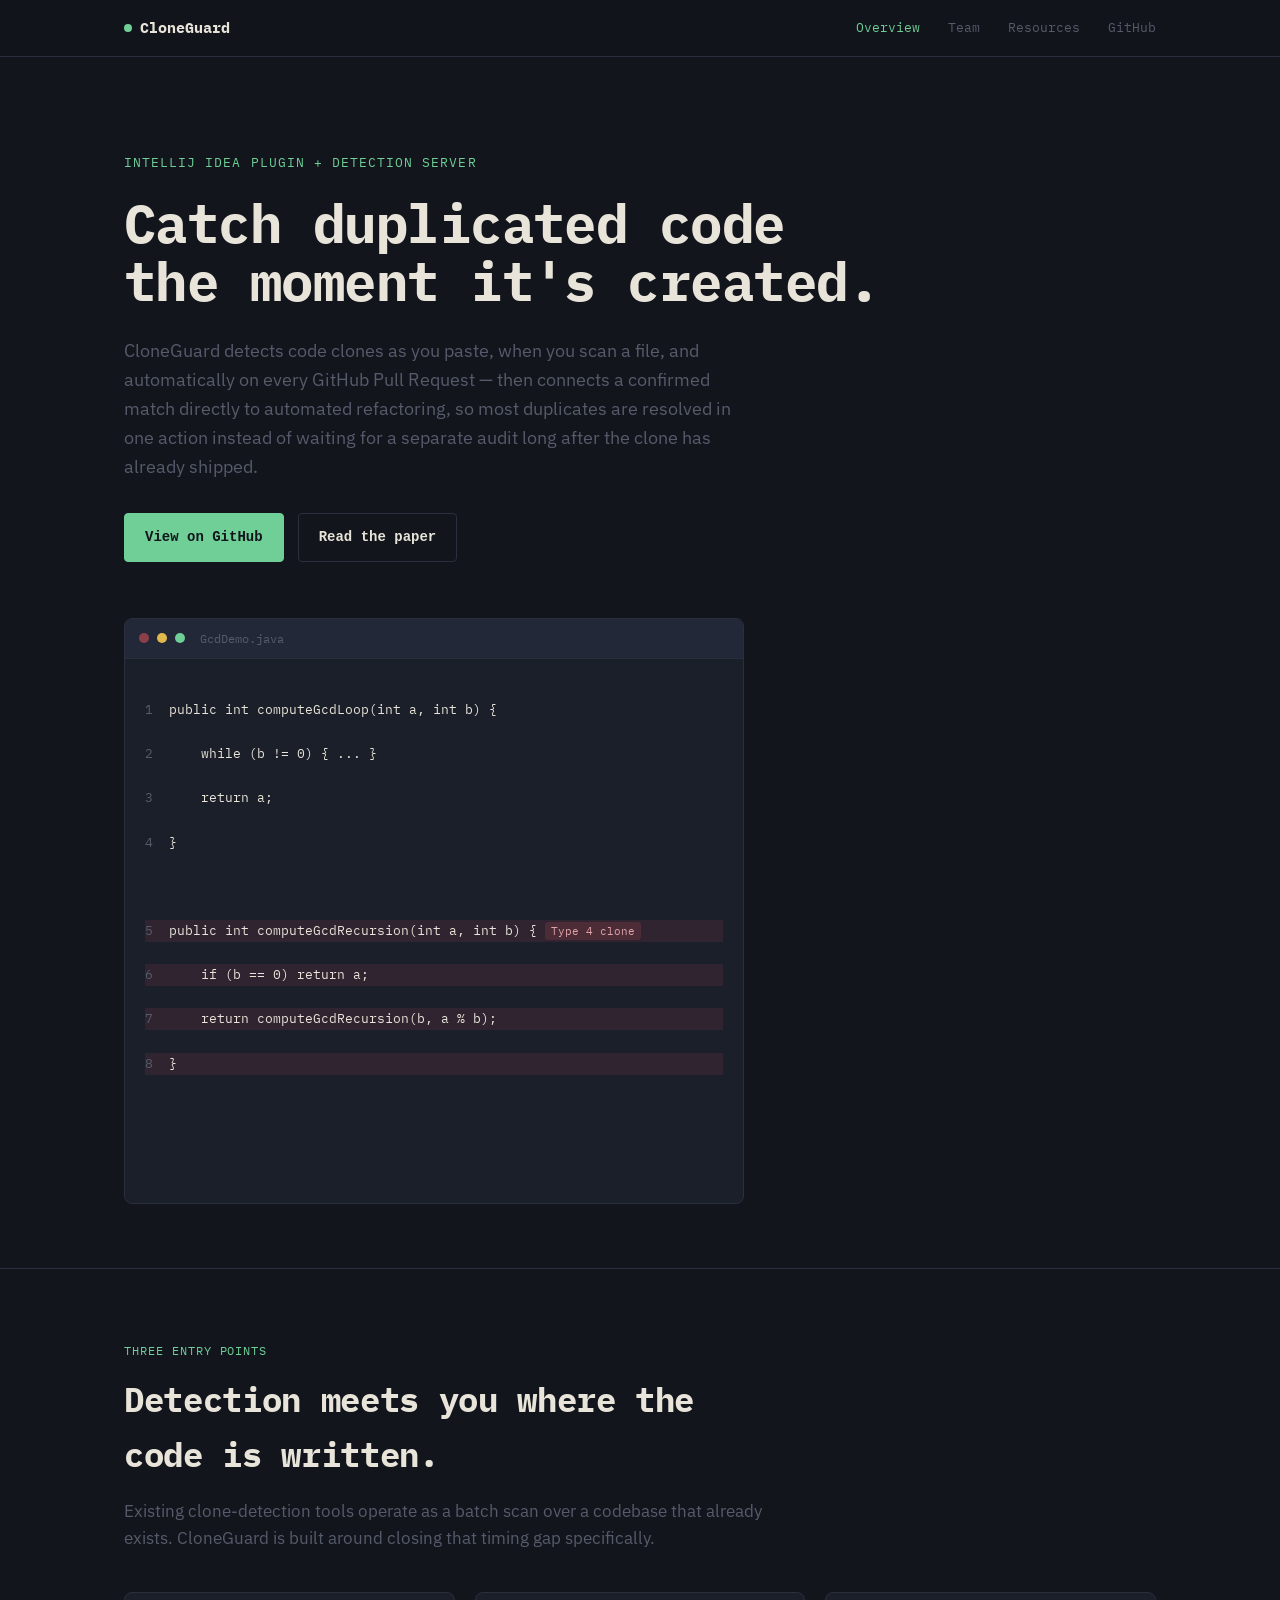
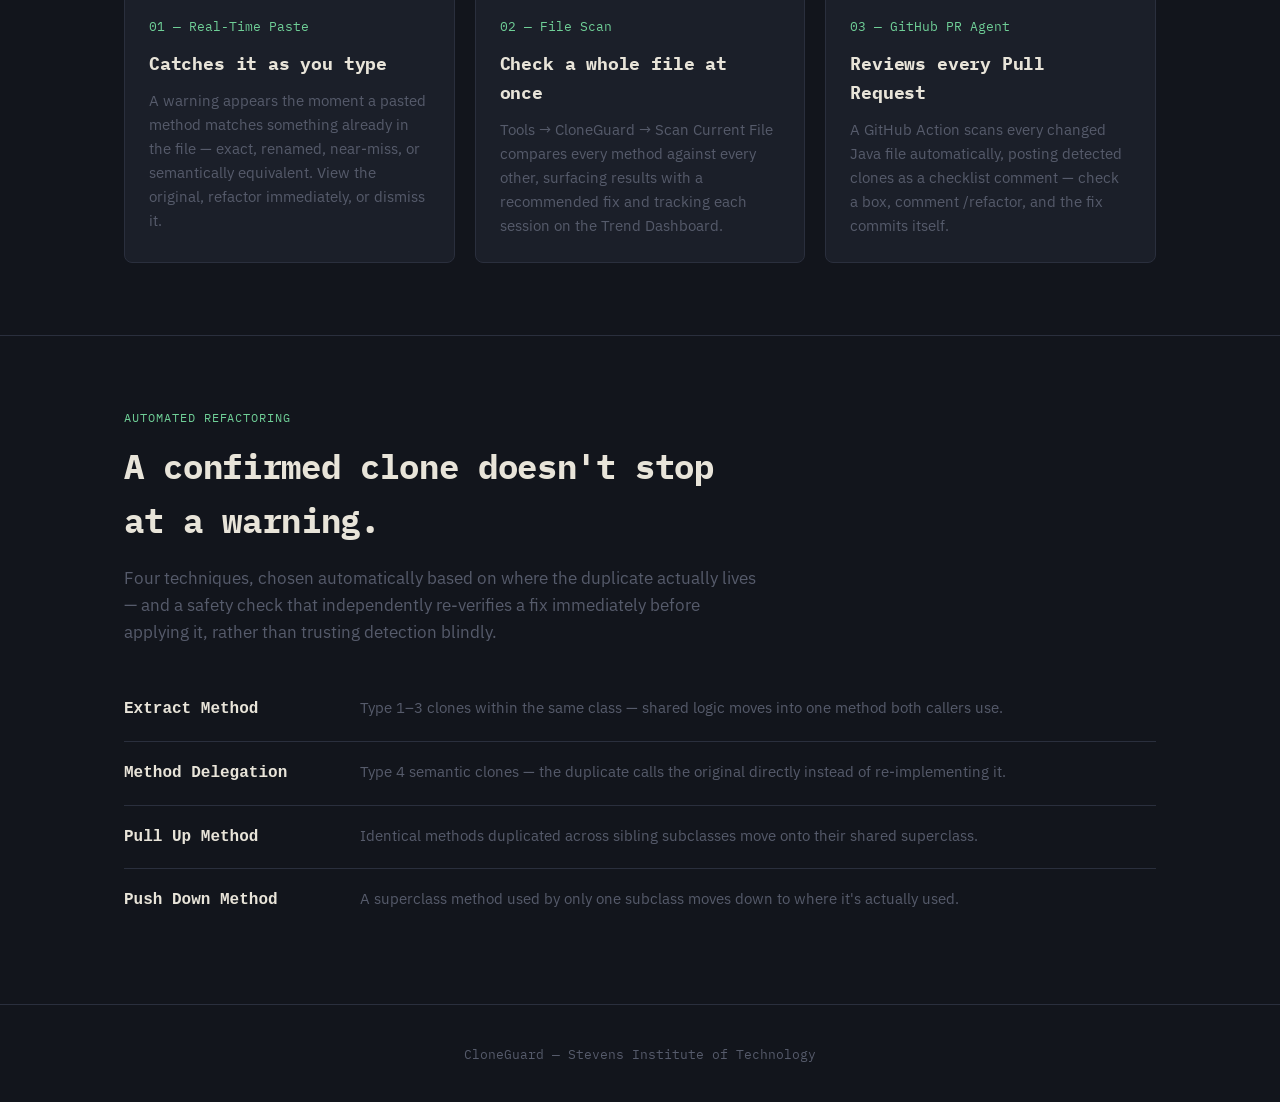
==== commit 61840f82: "Fix: replace personal portfolio files with correct CloneGuard website" ====
--- a/docs/index.html
+++ b/docs/index.html
@@ -1,1694 +1,158 @@
 <!DOCTYPE html>
 <html lang="en">
 <head>
-  <meta charset="UTF-8" />
-  <meta name="viewport" content="width=device-width, initial-scale=1.0" />
-  <title>Vaansh Sanghrajka — Portfolio</title>
-  <meta name="description" content="Vaansh Sanghrajka — M.S. Computer Science at Stevens Institute of Technology. AI, Machine Learning, and Generative AI." />
-  <link rel="preconnect" href="https://fonts.googleapis.com" />
-  <link rel="preconnect" href="https://fonts.gstatic.com" crossorigin />
-  <link href="https://fonts.googleapis.com/css2?family=Fraunces:ital,opsz,wght@0,9..144,300;0,9..144,400;0,9..144,500;0,9..144,600;0,9..144,700;1,9..144,300;1,9..144,400&family=Plus+Jakarta+Sans:wght@300;400;500;600;700&display=swap" rel="stylesheet" />
-  <style>
-    :root {
-      --bg:        #FAF5E8;
-      --bg-soft:   #F4ECD6;
-      --paper:     #FFFFFF;
-      --paper-2:   #FDF9EC;
-      --ink:       #1A1611;
-      --ink-soft:  #4A4239;
-      --ink-mute:  #8B8278;
-      --ink-faint: #C2B79E;
-      --rule:      #E8DFC8;
-      --rule-soft: #F0E8D2;
-
-      --gold-1:    #FFD93D;
-      --gold-2:    #F4B73D;
-      --gold-3:    #E8973D;
-      --gold-deep: #C97A1F;
-
-      --coral:     #E8744B;
-      --rose:      #D45D7E;
-      --sage:      #6FA889;
-      --plum:      #8B5A8E;
-      --sky:       #5B8FB3;
-
-      --shadow-sm: 0 1px 2px rgba(60, 40, 10, 0.04), 0 2px 8px rgba(180, 140, 50, 0.05);
-      --shadow-md: 0 2px 6px rgba(60, 40, 10, 0.05), 0 12px 32px rgba(180, 140, 50, 0.08);
-      --shadow-lg: 0 4px 12px rgba(60, 40, 10, 0.06), 0 24px 56px rgba(180, 140, 50, 0.12);
-
-      --serif: "Fraunces", Georgia, "Times New Roman", serif;
-      --sans:  "Plus Jakarta Sans", -apple-system, BlinkMacSystemFont, "Helvetica Neue", Arial, sans-serif;
-    }
-
-    * { box-sizing: border-box; margin: 0; padding: 0; }
-    html { scroll-behavior: smooth; }
-
-    body {
-      background: var(--bg);
-      color: var(--ink);
-      font-family: var(--sans);
-      font-size: 16px;
-      line-height: 1.65;
-      -webkit-font-smoothing: antialiased;
-      -moz-osx-font-smoothing: grayscale;
-      overflow-x: hidden;
-      background-image:
-        radial-gradient(circle at 1px 1px, rgba(180, 140, 50, 0.12) 1px, transparent 0),
-        radial-gradient(ellipse 80% 50% at 80% 0%, rgba(255, 217, 61, 0.12), transparent 60%),
-        radial-gradient(ellipse 60% 40% at 0% 70%, rgba(232, 116, 75, 0.06), transparent 60%);
-      background-size: 28px 28px, 100% 100%, 100% 100%;
-      background-attachment: fixed;
-    }
-
-    ::selection { background: var(--gold-2); color: var(--ink); }
-
-    a {
-      color: var(--ink);
-      text-decoration: none;
-      transition: color 0.3s ease;
-    }
-    a:hover { color: var(--gold-deep); }
-
-    .container {
-      max-width: 1240px;
-      margin: 0 auto;
-      padding: 0 clamp(20px, 5vw, 64px);
-      position: relative;
-      z-index: 2;
-    }
-
-    /* ───── Navigation ───── */
-    nav {
-      position: sticky;
-      top: 0;
-      z-index: 100;
-      backdrop-filter: blur(14px);
-      -webkit-backdrop-filter: blur(14px);
-      background: rgba(250, 245, 232, 0.82);
-      border-bottom: 1px solid var(--rule);
-    }
-    nav .container {
-      display: flex;
-      align-items: center;
-      justify-content: space-between;
-      padding-top: 18px;
-      padding-bottom: 18px;
-    }
-    .brand {
-      display: flex;
-      align-items: center;
-      gap: 14px;
-    }
-    .brand-avatar {
-      width: 44px;
-      height: 44px;
-      border-radius: 50%;
-      background: linear-gradient(135deg, var(--gold-1), var(--gold-3));
-      display: flex;
-      align-items: center;
-      justify-content: center;
-      font-family: var(--serif);
-      font-weight: 500;
-      font-size: 16px;
-      color: var(--ink);
-      letter-spacing: -0.02em;
-      box-shadow: 0 2px 8px rgba(232, 151, 61, 0.32), inset 0 1px 0 rgba(255, 255, 255, 0.4);
-    }
-    .brand-name {
-      font-family: var(--serif);
-      font-weight: 500;
-      font-size: 20px;
-      color: var(--ink);
-      letter-spacing: -0.01em;
-    }
-    .brand-name em { font-style: italic; font-weight: 300; color: var(--gold-deep); }
-
-    nav ul {
-      list-style: none;
-      display: flex;
-      gap: 8px;
-    }
-    nav ul a {
-      font-size: 13px;
-      letter-spacing: 0.02em;
-      font-weight: 500;
-      color: var(--ink-soft);
-      padding: 10px 18px;
-      border-radius: 999px;
-      position: relative;
-      transition: all 0.3s ease;
-    }
-    nav ul a:hover {
-      color: var(--ink);
-      background: rgba(244, 183, 61, 0.12);
-    }
-    nav ul a.active {
-      color: var(--gold-deep);
-      background: rgba(244, 183, 61, 0.18);
-    }
-    @media (max-width: 760px) { nav ul { display: none; } }
-
-    /* ───── Hero ───── */
-    .hero {
-      padding: clamp(60px, 10vh, 100px) 0 clamp(60px, 10vh, 100px);
-      position: relative;
-    }
-    .hero-grid {
-      display: grid;
-      grid-template-columns: 1fr;
-      gap: 56px;
-      align-items: center;
-    }
-    @media (min-width: 1000px) {
-      .hero-grid { grid-template-columns: 1.3fr 1fr; gap: 64px; }
-    }
-
-    .eyebrow {
-      font-family: var(--serif);
-      font-style: italic;
-      font-weight: 300;
-      font-size: 20px;
-      color: var(--ink-soft);
-      margin-bottom: 18px;
-      opacity: 0;
-      animation: fadeUp 0.8s 0.1s forwards ease-out;
-    }
-    .eyebrow .wave {
-      display: inline-block;
-      animation: wave 2.4s 1.6s ease-in-out infinite;
-      transform-origin: 70% 70%;
-    }
-    @keyframes wave {
-      0%, 60%, 100% { transform: rotate(0deg); }
-      10% { transform: rotate(14deg); }
-      20% { transform: rotate(-8deg); }
-      30% { transform: rotate(14deg); }
-      40% { transform: rotate(-4deg); }
-      50% { transform: rotate(10deg); }
-    }
-
-    h1.name {
-      font-family: var(--serif);
-      font-weight: 400;
-      font-size: clamp(58px, 9.5vw, 130px);
-      line-height: 0.94;
-      letter-spacing: -0.03em;
-      margin-bottom: 24px;
-    }
-    h1.name .line {
-      display: block;
-      opacity: 0;
-      transform: translateY(28px);
-      animation: fadeUp 1s forwards cubic-bezier(0.2, 0.65, 0.3, 0.95);
-
-      background: linear-gradient(
-        100deg,
-        #E8973D 0%,
-        #F4B73D 25%,
-        #FFD93D 45%,
-        #FFE873 55%,
-        #FFD93D 65%,
-        #F4B73D 80%,
-        #E8973D 100%
-      );
-      background-size: 220% 100%;
-      background-position: 60% 50%;
-      -webkit-background-clip: text;
-      background-clip: text;
-      -webkit-text-fill-color: transparent;
-      color: transparent;
-      filter: drop-shadow(0 2px 16px rgba(244, 183, 61, 0.32));
-    }
-    h1.name .line:nth-child(1) {
-      animation: fadeUp 1s 0.2s forwards cubic-bezier(0.2, 0.65, 0.3, 0.95),
-                 shimmer 7s 1.3s linear infinite;
-    }
-    h1.name .line:nth-child(2) {
-      font-style: italic;
-      font-weight: 300;
-      animation: fadeUp 1s 0.35s forwards cubic-bezier(0.2, 0.65, 0.3, 0.95),
-                 shimmer 7s 1.5s linear infinite;
-    }
-
-    @keyframes shimmer {
-      0%   { background-position: 60% 50%; }
-      50%  { background-position: -60% 50%; }
-      100% { background-position: 60% 50%; }
-    }
-
-    .role-line {
-      display: flex;
-      align-items: center;
-      gap: 14px;
-      font-family: var(--serif);
-      font-size: clamp(22px, 2.8vw, 32px);
-      font-weight: 300;
-      color: var(--ink);
-      margin-bottom: 32px;
-      min-height: 1.4em;
-      opacity: 0;
-      animation: fadeUp 0.8s 0.5s forwards ease-out;
-      flex-wrap: wrap;
-    }
-    .role-line .label {
-      font-family: var(--sans);
-      font-size: 13px;
-      letter-spacing: 0.18em;
-      text-transform: uppercase;
-      color: var(--ink-mute);
-      font-weight: 500;
-      padding-right: 18px;
-      border-right: 1px solid var(--rule);
-    }
-    .role-line .typed {
-      font-style: italic;
-      color: var(--gold-deep);
-      font-weight: 400;
-    }
-    .role-line .cursor {
-      display: inline-block;
-      width: 3px;
-      height: 0.9em;
-      background: var(--gold-2);
-      margin-left: 3px;
-      animation: blink 1s steps(1) infinite;
-      transform: translateY(2px);
-    }
-    @keyframes blink { 50% { opacity: 0; } }
-
-    .bio {
-      font-size: 17px;
-      line-height: 1.65;
-      color: var(--ink-soft);
-      max-width: 56ch;
-      margin-bottom: 36px;
-      opacity: 0;
-      animation: fadeUp 0.8s 0.65s forwards ease-out;
-    }
-
-    .cta-group {
-      display: flex;
-      flex-wrap: wrap;
-      gap: 12px;
-      opacity: 0;
-      animation: fadeUp 0.8s 0.8s forwards ease-out;
-    }
-    .btn {
-      display: inline-flex;
-      align-items: center;
-      gap: 10px;
-      padding: 13px 24px;
-      border-radius: 999px;
-      font-size: 14px;
-      font-weight: 600;
-      font-family: var(--sans);
-      letter-spacing: 0.01em;
-      transition: all 0.3s cubic-bezier(0.2, 0.65, 0.3, 0.95);
-      cursor: pointer;
-      border: 1px solid transparent;
-      position: relative;
-      overflow: hidden;
-    }
-    .btn-primary {
-      background: linear-gradient(135deg, var(--gold-1), var(--gold-3));
-      color: var(--ink);
-      box-shadow: 0 4px 14px rgba(232, 151, 61, 0.32), inset 0 1px 0 rgba(255, 255, 255, 0.4);
-    }
-    .btn-primary:hover {
-      transform: translateY(-2px);
-      box-shadow: 0 8px 22px rgba(232, 151, 61, 0.42), inset 0 1px 0 rgba(255, 255, 255, 0.5);
-      color: var(--ink);
-    }
-    .btn-secondary {
-      background: var(--paper);
-      color: var(--ink);
-      border-color: var(--rule);
-      box-shadow: var(--shadow-sm);
-    }
-    .btn-secondary:hover {
-      transform: translateY(-2px);
-      border-color: var(--gold-2);
-      box-shadow: 0 6px 18px rgba(180, 140, 50, 0.14);
-      color: var(--ink);
-    }
-    .btn .arrow { font-style: italic; font-family: var(--serif); }
-
-    /* ───── Strengths ───── */
-    .strengths {
-      background: var(--paper);
-      border-radius: 24px;
-      padding: 36px 32px;
-      box-shadow: var(--shadow-md);
-      border: 1px solid var(--rule-soft);
-      opacity: 0;
-      animation: fadeUp 1s 0.7s forwards ease-out;
-    }
-    .strengths-head {
-      display: flex;
-      align-items: center;
-      gap: 12px;
-      margin-bottom: 24px;
-    }
-    .strengths-head h3 {
-      font-family: var(--serif);
-      font-weight: 400;
-      font-size: 22px;
-      color: var(--ink);
-      letter-spacing: -0.01em;
-    }
-    .strengths-head .badge {
-      font-size: 10px;
-      font-weight: 600;
-      letter-spacing: 0.16em;
-      text-transform: uppercase;
-      color: var(--gold-deep);
-      padding: 4px 10px;
-      background: rgba(244, 183, 61, 0.16);
-      border-radius: 999px;
-    }
-    .strengths-grid {
-      display: grid;
-      grid-template-columns: 1fr 1fr;
-      gap: 20px 18px;
-    }
-    @media (max-width: 480px) { .strengths-grid { grid-template-columns: 1fr; } }
-    .strength-item {
-      display: flex;
-      gap: 12px;
-      align-items: flex-start;
-    }
-    .strength-ico {
-      width: 36px;
-      height: 36px;
-      flex-shrink: 0;
-      border-radius: 12px;
-      display: flex;
-      align-items: center;
-      justify-content: center;
-      font-size: 17px;
-    }
-    .ico-1 { background: rgba(255, 217, 61, 0.18); color: var(--gold-deep); }
-    .ico-2 { background: rgba(232, 116, 75, 0.14); color: var(--coral); }
-    .ico-3 { background: rgba(111, 168, 137, 0.16); color: var(--sage); }
-    .ico-4 { background: rgba(139, 90, 142, 0.14); color: var(--plum); }
-    .ico-5 { background: rgba(91, 143, 179, 0.14); color: var(--sky); }
-    .ico-6 { background: rgba(212, 93, 126, 0.14); color: var(--rose); }
-    .strength-text strong {
-      display: block;
-      font-size: 14px;
-      font-weight: 600;
-      color: var(--ink);
-      margin-bottom: 2px;
-    }
-    .strength-text span {
-      font-size: 12px;
-      color: var(--ink-mute);
-      line-height: 1.4;
-    }
-
-    /* ───── Sections ───── */
-    section {
-      padding: clamp(70px, 11vh, 130px) 0;
-      position: relative;
-    }
-
-    .section-title-wrap {
-      text-align: center;
-      margin-bottom: 64px;
-    }
-    .section-title {
-      font-family: var(--serif);
-      font-weight: 400;
-      font-size: clamp(40px, 5.5vw, 64px);
-      letter-spacing: -0.02em;
-      line-height: 1.05;
-      display: inline-block;
-      background: linear-gradient(135deg, var(--gold-3), var(--gold-1), var(--gold-deep));
-      background-size: 200% 100%;
-      -webkit-background-clip: text;
-      background-clip: text;
-      -webkit-text-fill-color: transparent;
-      filter: drop-shadow(0 2px 12px rgba(244, 183, 61, 0.18));
-    }
-    .section-title em { font-style: italic; font-weight: 300; }
-    .section-underline {
-      width: 80px;
-      height: 4px;
-      margin: 18px auto 0;
-      border-radius: 999px;
-      background: linear-gradient(90deg, var(--gold-1), var(--gold-3));
-      box-shadow: 0 2px 10px rgba(232, 151, 61, 0.4);
-    }
-    .section-sub {
-      margin-top: 18px;
-      font-family: var(--serif);
-      font-style: italic;
-      color: var(--ink-mute);
-      font-size: 17px;
-    }
-
-    /* ───── About ───── */
-    .about-grid {
-      display: grid;
-      grid-template-columns: 1fr;
-      gap: 28px;
-    }
-    @media (min-width: 900px) {
-      .about-grid { grid-template-columns: 1fr 1.15fr; }
-    }
-    .card {
-      background: var(--paper);
-      border-radius: 24px;
-      padding: 40px 36px;
-      box-shadow: var(--shadow-md);
-      border: 1px solid var(--rule-soft);
-    }
-    .card h3 {
-      font-family: var(--serif);
-      font-weight: 400;
-      font-size: 30px;
-      color: var(--ink);
-      margin-bottom: 24px;
-      letter-spacing: -0.015em;
-    }
-    .card h3 .accent {
-      color: var(--gold-deep);
-      font-style: italic;
-      font-weight: 300;
-    }
-    .who-text p {
-      font-size: 16px;
-      line-height: 1.75;
-      color: var(--ink-soft);
-      margin-bottom: 16px;
-    }
-    .who-text p:last-child { margin-bottom: 0; }
-    .who-text p:first-of-type::first-letter {
-      font-family: var(--serif);
-      font-weight: 500;
-      font-style: italic;
-      color: var(--gold-deep);
-      font-size: 1.5em;
-      padding-right: 4px;
-      line-height: 1;
-    }
-
-    /* Skill bars */
-    .skill {
-      margin-bottom: 22px;
-    }
-    .skill:last-child { margin-bottom: 0; }
-    .skill-head {
-      display: flex;
-      justify-content: space-between;
-      align-items: baseline;
-      margin-bottom: 8px;
-    }
-    .skill-name {
-      font-size: 14px;
-      font-weight: 600;
-      color: var(--ink);
-    }
-    .skill-pct {
-      font-family: var(--serif);
-      font-style: italic;
-      font-size: 14px;
-      color: var(--ink-mute);
-    }
-    .skill-track {
-      height: 8px;
-      background: var(--rule-soft);
-      border-radius: 999px;
-      overflow: hidden;
-    }
-    .skill-fill {
-      height: 100%;
-      width: 0;
-      border-radius: 999px;
-      transition: width 1.5s cubic-bezier(0.2, 0.65, 0.3, 0.95);
-    }
-    .skill.in .skill-fill { width: var(--w); }
-    .fill-gold  { background: linear-gradient(90deg, var(--gold-1), var(--gold-3)); }
-    .fill-coral { background: linear-gradient(90deg, #F4B584, var(--coral)); }
-    .fill-sage  { background: linear-gradient(90deg, #9CC7B0, var(--sage)); }
-    .fill-plum  { background: linear-gradient(90deg, #B689B9, var(--plum)); }
-    .fill-sky   { background: linear-gradient(90deg, #8FB6CF, var(--sky)); }
-    .fill-rose  { background: linear-gradient(90deg, #E89AB0, var(--rose)); }
-
-    /* Stats */
-    .stats-row {
-      display: grid;
-      grid-template-columns: repeat(auto-fit, minmax(180px, 1fr));
-      gap: 20px;
-      margin-top: 32px;
-    }
-    .stat {
-      background: var(--paper);
-      border: 1px solid var(--rule-soft);
-      border-radius: 20px;
-      padding: 28px 24px;
-      text-align: left;
-      box-shadow: var(--shadow-sm);
-      transition: transform 0.4s ease, box-shadow 0.4s ease;
-    }
-    .stat:hover {
-      transform: translateY(-4px);
-      box-shadow: var(--shadow-md);
-    }
-    .stat-num {
-      font-family: var(--serif);
-      font-weight: 500;
-      font-size: 48px;
-      line-height: 1;
-      background: linear-gradient(135deg, var(--gold-2), var(--gold-deep));
-      -webkit-background-clip: text;
-      background-clip: text;
-      -webkit-text-fill-color: transparent;
-      letter-spacing: -0.02em;
-      margin-bottom: 8px;
-    }
-    .stat-label {
-      font-size: 12px;
-      letter-spacing: 0.16em;
-      text-transform: uppercase;
-      color: var(--ink-mute);
-      font-weight: 600;
-    }
-
-    /* ───── Tech stack chips block ───── */
-    .stack-card {
-      margin-top: 28px;
-      background: var(--paper);
-      border: 1px solid var(--rule-soft);
-      border-radius: 24px;
-      padding: 36px;
-      box-shadow: var(--shadow-md);
-    }
-    .stack-card h3 {
-      font-family: var(--serif);
-      font-weight: 400;
-      font-size: 26px;
-      color: var(--ink);
-      margin-bottom: 24px;
-      letter-spacing: -0.01em;
-    }
-    .stack-card h3 .accent { color: var(--gold-deep); font-style: italic; font-weight: 300; }
-    .stack-group { margin-bottom: 20px; }
-    .stack-group:last-child { margin-bottom: 0; }
-    .stack-group .stack-label {
-      font-size: 11px;
-      letter-spacing: 0.2em;
-      text-transform: uppercase;
-      font-weight: 600;
-      color: var(--ink-mute);
-      margin-bottom: 10px;
-    }
-    .stack-chips { display: flex; flex-wrap: wrap; gap: 8px; }
-    .stack-chips span {
-      font-size: 13px;
-      font-weight: 500;
-      padding: 7px 14px;
-      border-radius: 999px;
-      background: var(--bg-soft);
-      color: var(--ink-soft);
-      transition: all 0.3s ease;
-    }
-    .stack-chips span:hover {
-      background: linear-gradient(135deg, var(--gold-1), var(--gold-3));
-      color: var(--ink);
-      transform: translateY(-2px);
-      box-shadow: 0 4px 10px rgba(232, 151, 61, 0.24);
-    }
-
-    /* ───── Education ───── */
-    .edu-grid {
-      display: grid;
-      grid-template-columns: 1fr;
-      gap: 24px;
-    }
-    @media (min-width: 800px) { .edu-grid { grid-template-columns: 1fr 1fr; } }
-    .edu-card {
-      background: var(--paper);
-      border: 1px solid var(--rule-soft);
-      border-radius: 24px;
-      padding: 32px 30px;
-      box-shadow: var(--shadow-md);
-      display: flex;
-      gap: 20px;
-      align-items: flex-start;
-      transition: transform 0.4s ease, box-shadow 0.4s ease;
-    }
-    .edu-card:hover {
-      transform: translateY(-3px);
-      box-shadow: var(--shadow-lg);
-    }
-    .edu-ico {
-      width: 48px;
-      height: 48px;
-      flex-shrink: 0;
-      border-radius: 14px;
-      background: linear-gradient(135deg, var(--gold-1), var(--gold-3));
-      display: flex;
-      align-items: center;
-      justify-content: center;
-      box-shadow: 0 4px 12px rgba(232, 151, 61, 0.28);
-    }
-    .edu-ico svg { width: 24px; height: 24px; fill: var(--ink); }
-    .edu-body h4 {
-      font-family: var(--serif);
-      font-weight: 500;
-      font-size: 22px;
-      color: var(--ink);
-      margin-bottom: 4px;
-      letter-spacing: -0.01em;
-    }
-    .edu-body .edu-school {
-      font-size: 15px;
-      color: var(--ink-soft);
-      margin-bottom: 4px;
-      font-weight: 500;
-    }
-    .edu-body .edu-date {
-      font-family: var(--serif);
-      font-style: italic;
-      font-size: 13px;
-      color: var(--gold-deep);
-      margin-bottom: 12px;
-    }
-    .edu-body p {
-      font-size: 13px;
-      line-height: 1.65;
-      color: var(--ink-mute);
-    }
-
-    /* ───── Projects ───── */
-    .projects-grid {
-      display: grid;
-      grid-template-columns: 1fr;
-      gap: 32px;
-    }
-    @media (min-width: 800px) { .projects-grid { grid-template-columns: 1fr 1fr; } }
-    .project-card {
-      background: var(--paper);
-      border: 1px solid var(--rule-soft);
-      border-radius: 24px;
-      overflow: hidden;
-      box-shadow: var(--shadow-md);
-      transition: transform 0.5s cubic-bezier(0.2, 0.65, 0.3, 0.95), box-shadow 0.5s ease;
-      display: flex;
-      flex-direction: column;
-    }
-    .project-card:hover {
-      transform: translateY(-6px);
-      box-shadow: var(--shadow-lg);
-    }
-    .p-cover {
-      height: 200px;
-      position: relative;
-      overflow: hidden;
-    }
-    .p-cover svg {
-      width: 100%;
-      height: 100%;
-      display: block;
-    }
-    .p-date {
-      position: absolute;
-      top: 16px;
-      left: 16px;
-      font-family: var(--serif);
-      font-style: italic;
-      font-size: 12px;
-      color: var(--ink);
-      background: rgba(255, 255, 255, 0.85);
-      backdrop-filter: blur(6px);
-      padding: 6px 12px;
-      border-radius: 999px;
-      font-weight: 500;
-    }
-    .p-github {
-      position: absolute;
-      top: 14px;
-      right: 14px;
-      width: 38px;
-      height: 38px;
-      border-radius: 50%;
-      background: rgba(26, 22, 17, 0.82);
-      display: flex;
-      align-items: center;
-      justify-content: center;
-      backdrop-filter: blur(8px);
-      transition: transform 0.3s ease;
-    }
-    .p-github:hover { transform: scale(1.08); }
-    .p-github svg { width: 18px; height: 18px; fill: #FAF5E8; }
-    .p-body {
-      padding: 28px 28px 30px;
-      flex: 1;
-      display: flex;
-      flex-direction: column;
-    }
-    .p-body h4 {
-      font-family: var(--serif);
-      font-weight: 500;
-      font-size: 26px;
-      color: var(--ink);
-      margin-bottom: 14px;
-      letter-spacing: -0.01em;
-      line-height: 1.15;
-    }
-    .p-tags {
-      display: flex;
-      flex-wrap: wrap;
-      gap: 6px;
-      margin-bottom: 18px;
-    }
-    .p-tags span {
-      font-size: 11px;
-      font-weight: 600;
-      padding: 6px 12px;
-      border-radius: 999px;
-      background: var(--bg-soft);
-      color: var(--ink-soft);
-      letter-spacing: 0.02em;
-    }
-    .p-desc {
-      font-size: 14px;
-      line-height: 1.7;
-      color: var(--ink-soft);
-      margin-bottom: 20px;
-      flex: 1;
-    }
-    .p-link {
-      display: inline-flex;
-      align-items: center;
-      gap: 8px;
-      font-size: 13px;
-      font-weight: 600;
-      color: var(--gold-deep);
-      transition: gap 0.3s ease;
-      align-self: flex-start;
-    }
-    .p-link:hover { gap: 12px; color: var(--gold-deep); }
-    .p-link svg { width: 14px; height: 14px; fill: currentColor; }
-
-    /* ───── Experience ───── */
-    .exp-list {
-      display: flex;
-      flex-direction: column;
-      gap: 24px;
-    }
-    .exp-card {
-      background: var(--paper);
-      border: 1px solid var(--rule-soft);
-      border-radius: 24px;
-      padding: 32px;
-      box-shadow: var(--shadow-md);
-      transition: transform 0.4s ease, box-shadow 0.4s ease;
-    }
-    .exp-card:hover {
-      transform: translateY(-3px);
-      box-shadow: var(--shadow-lg);
-    }
-    .exp-head {
-      display: flex;
-      justify-content: space-between;
-      align-items: flex-start;
-      gap: 16px;
-      flex-wrap: wrap;
-      margin-bottom: 18px;
-    }
-    .exp-head h4 {
-      font-family: var(--serif);
-      font-weight: 500;
-      font-size: 24px;
-      color: var(--ink);
-      letter-spacing: -0.01em;
-      line-height: 1.2;
-      margin-bottom: 4px;
-    }
-    .exp-head .exp-company {
-      font-size: 14px;
-      color: var(--ink-soft);
-      font-weight: 500;
-    }
-    .exp-date {
-      font-family: var(--serif);
-      font-style: italic;
-      font-size: 13px;
-      color: var(--gold-deep);
-      padding: 7px 14px;
-      background: rgba(244, 183, 61, 0.14);
-      border-radius: 999px;
-      white-space: nowrap;
-    }
-    .exp-bullets {
-      list-style: none;
-      margin-bottom: 22px;
-    }
-    .exp-bullets li {
-      padding-left: 24px;
-      position: relative;
-      font-size: 14px;
-      line-height: 1.7;
-      color: var(--ink-soft);
-      margin-bottom: 10px;
-    }
-    .exp-bullets li:last-child { margin-bottom: 0; }
-    .exp-bullets li::before {
-      content: "";
-      position: absolute;
-      left: 0;
-      top: 10px;
-      width: 8px;
-      height: 8px;
-      border-radius: 50%;
-      background: linear-gradient(135deg, var(--gold-1), var(--gold-3));
-      box-shadow: 0 2px 6px rgba(232, 151, 61, 0.32);
-    }
-    .exp-tags {
-      display: flex;
-      flex-wrap: wrap;
-      gap: 6px;
-    }
-    .exp-tags span {
-      font-size: 11px;
-      font-weight: 600;
-      padding: 6px 12px;
-      border-radius: 999px;
-      background: var(--bg-soft);
-      color: var(--ink-soft);
-    }
-
-    /* ───── Contact ───── */
-    .contact-grid {
-      display: grid;
-      grid-template-columns: 1fr;
-      gap: 28px;
-    }
-    @media (min-width: 900px) { .contact-grid { grid-template-columns: 1fr 1.15fr; } }
-    .contact-info {
-      background: var(--paper);
-      border: 1px solid var(--rule-soft);
-      border-radius: 24px;
-      padding: 40px 36px;
-      box-shadow: var(--shadow-md);
-    }
-    .contact-info h3 {
-      font-family: var(--serif);
-      font-weight: 400;
-      font-size: 28px;
-      color: var(--ink);
-      margin-bottom: 32px;
-      letter-spacing: -0.01em;
-    }
-    .ci-list {
-      list-style: none;
-      display: flex;
-      flex-direction: column;
-      gap: 22px;
-    }
-    .ci-item {
-      display: flex;
-      gap: 16px;
-      align-items: flex-start;
-    }
-    .ci-ico {
-      width: 42px;
-      height: 42px;
-      flex-shrink: 0;
-      border-radius: 12px;
-      background: rgba(244, 183, 61, 0.14);
-      display: flex;
-      align-items: center;
-      justify-content: center;
-    }
-    .ci-ico svg { width: 18px; height: 18px; fill: var(--gold-deep); }
-    .ci-text .ci-label {
-      font-size: 11px;
-      letter-spacing: 0.2em;
-      text-transform: uppercase;
-      font-weight: 600;
-      color: var(--ink-mute);
-      margin-bottom: 4px;
-    }
-    .ci-text .ci-val {
-      font-size: 15px;
-      color: var(--ink);
-      font-weight: 500;
-    }
-    .ci-text a:hover { color: var(--gold-deep); }
-    .social-row {
-      margin-top: 36px;
-      padding-top: 28px;
-      border-top: 1px solid var(--rule);
-    }
-    .social-row .ci-label {
-      font-size: 11px;
-      letter-spacing: 0.2em;
-      text-transform: uppercase;
-      font-weight: 600;
-      color: var(--ink-mute);
-      margin-bottom: 14px;
-    }
-    .social-icons {
-      display: flex;
-      gap: 10px;
-    }
-    .social-icons a {
-      width: 42px;
-      height: 42px;
-      border-radius: 12px;
-      background: var(--bg-soft);
-      display: flex;
-      align-items: center;
-      justify-content: center;
-      transition: all 0.3s ease;
-    }
-    .social-icons a:hover {
-      background: linear-gradient(135deg, var(--gold-1), var(--gold-3));
-      transform: translateY(-3px);
-    }
-    .social-icons svg { width: 18px; height: 18px; fill: var(--ink); }
-
-    .contact-form {
-      background: var(--paper);
-      border: 1px solid var(--rule-soft);
-      border-radius: 24px;
-      padding: 40px 36px;
-      box-shadow: var(--shadow-md);
-    }
-    .field { margin-bottom: 22px; }
-    .field label {
-      display: block;
-      font-size: 12px;
-      letter-spacing: 0.18em;
-      text-transform: uppercase;
-      font-weight: 600;
-      color: var(--ink-mute);
-      margin-bottom: 8px;
-    }
-    .field input,
-    .field textarea {
-      width: 100%;
-      padding: 14px 18px;
-      border: 1px solid var(--rule);
-      background: var(--paper-2);
-      border-radius: 14px;
-      font-family: var(--sans);
-      font-size: 15px;
-      color: var(--ink);
-      transition: all 0.3s ease;
-      resize: none;
-    }
-    .field input:focus,
-    .field textarea:focus {
-      outline: none;
-      border-color: var(--gold-2);
-      background: var(--paper);
-      box-shadow: 0 0 0 4px rgba(244, 183, 61, 0.18);
-    }
-    .field textarea { min-height: 130px; }
-    .form-submit {
-      width: 100%;
-      padding: 16px;
-      border-radius: 14px;
-      font-size: 15px;
-      font-weight: 700;
-      font-family: var(--sans);
-      letter-spacing: 0.02em;
-      color: var(--ink);
-      background: linear-gradient(135deg, var(--gold-1), var(--gold-3));
-      border: none;
-      cursor: pointer;
-      box-shadow: 0 4px 14px rgba(232, 151, 61, 0.32), inset 0 1px 0 rgba(255, 255, 255, 0.4);
-      transition: all 0.3s ease;
-    }
-    .form-submit:hover {
-      transform: translateY(-2px);
-      box-shadow: 0 8px 22px rgba(232, 151, 61, 0.42), inset 0 1px 0 rgba(255, 255, 255, 0.5);
-    }
-
-    /* ───── Footer ───── */
-    footer {
-      padding: 56px 0 48px;
-      border-top: 1px solid var(--rule);
-      margin-top: 40px;
-    }
-    footer .container {
-      display: flex;
-      flex-wrap: wrap;
-      gap: 16px;
-      justify-content: space-between;
-      align-items: center;
-      font-size: 13px;
-      color: var(--ink-mute);
-    }
-    footer .mark {
-      font-family: var(--serif);
-      font-style: italic;
-      color: var(--gold-deep);
-      font-size: 14px;
-    }
-
-    /* ───── Animations ───── */
-    @keyframes fadeUp {
-      to { opacity: 1; transform: translateY(0); }
-    }
-    .reveal {
-      opacity: 0;
-      transform: translateY(24px);
-      transition: opacity 0.9s cubic-bezier(0.2, 0.65, 0.3, 0.95), transform 0.9s cubic-bezier(0.2, 0.65, 0.3, 0.95);
-    }
-    .reveal.in { opacity: 1; transform: translateY(0); }
-    .reveal.d1 { transition-delay: 0.08s; }
-    .reveal.d2 { transition-delay: 0.16s; }
-    .reveal.d3 { transition-delay: 0.24s; }
-    .reveal.d4 { transition-delay: 0.32s; }
-    .reveal.d5 { transition-delay: 0.40s; }
-    .reveal.d6 { transition-delay: 0.48s; }
-
-    @media (prefers-reduced-motion: reduce) {
-      *, *::before, *::after {
-        animation-duration: 0.01ms !important;
-        animation-iteration-count: 1 !important;
-        transition-duration: 0.01ms !important;
-      }
-    }
-  </style>
+<meta charset="UTF-8">
+<meta name="viewport" content="width=device-width, initial-scale=1.0">
+<title>CloneGuard — Catch duplication the moment it's created</title>
+<meta name="description" content="CloneGuard detects code clones and fixes them automatically, as you paste, when you scan, and on every GitHub Pull Request.">
+<link rel="stylesheet" href="styles.css">
 </head>
 <body>
 
-  <nav>
-    <div class="container">
-      <a href="#top" class="brand">
-        <span class="brand-avatar">VS</span>
-        <span class="brand-name">Vaansh</span>
-      </a>
-      <ul>
-        <li><a href="#about">About</a></li>
-        <li><a href="#education">Education</a></li>
-        <li><a href="#projects">Projects</a></li>
-        <li><a href="#experience">Experience</a></li>
-        <li><a href="#contact">Contact</a></li>
-      </ul>
+<nav class="nav">
+  <div class="nav-inner">
+    <div class="nav-brand"><span class="dot"></span>CloneGuard</div>
+    <ul class="nav-links">
+      <li><a href="index.html" class="active">Overview</a></li>
+      <li><a href="team.html">Team</a></li>
+      <li><a href="resources.html">Resources</a></li>
+      <li><a href="https://github.com/SE4AIResearch/clone-propagation">GitHub</a></li>
+    </ul>
+  </div>
+</nav>
+
+<header class="hero">
+  <div class="wrap">
+    <div class="hero-eyebrow">IntelliJ IDEA Plugin + Detection Server</div>
+    <h1>Catch duplicated code<br>the moment it's created.</h1>
+    <p class="hero-sub">
+      CloneGuard detects code clones as you paste, when you scan a file, and
+      automatically on every GitHub Pull Request — then connects a
+      confirmed match directly to automated refactoring, so most duplicates
+      are resolved in one action instead of waiting for a separate audit
+      long after the clone has already shipped.
+    </p>
+    <div class="hero-actions">
+      <a href="https://github.com/SE4AIResearch/clone-propagation" class="btn btn-primary">View on GitHub</a>
+      <a href="resources.html" class="btn btn-ghost">Read the paper</a>
     </div>
-  </nav>
 
-  <!-- ─── HERO ─── -->
-  <header class="hero" id="top">
-    <div class="container">
-      <div class="hero-grid">
-        <div>
-          <p class="eyebrow">Hello, I'm <span class="wave">👋</span></p>
-          <h1 class="name">
-            <span class="line">Vaansh</span>
-            <span class="line">Sanghrajka.</span>
-          </h1>
-          <p class="role-line">
-            <span class="label">I am a</span>
-            <span class="typed" id="typed">AI &amp; ML Engineer</span><span class="cursor"></span>
-          </p>
-          <p class="bio">
-            M.S. Computer Science student at <strong>Stevens Institute of Technology</strong> with a focus on artificial intelligence, machine learning, and generative AI. I build intelligent systems that learn from data &mdash; from production ML pipelines to LLaMA-powered platforms &mdash; sharpened through industry internships, teaching, and hands-on research.
-          </p>
-          <div class="cta-group">
-            <a href="#contact" class="btn btn-primary">Get in Touch <span class="arrow">&rarr;</span></a>
-            <a href="#projects" class="btn btn-secondary">View Projects</a>
-            <a href="https://www.linkedin.com/in/vaansh3" target="_blank" rel="noopener" class="btn btn-secondary">LinkedIn</a>
-            <a href="https://github.com/vaansh3" target="_blank" rel="noopener" class="btn btn-secondary">GitHub</a>
-          </div>
-        </div>
-
-        <aside class="strengths">
-          <div class="strengths-head">
-            <h3>What I bring</h3>
-            <span class="badge">Strengths</span>
-          </div>
-          <div class="strengths-grid">
-            <div class="strength-item">
-              <div class="strength-ico ico-1">⚡</div>
-              <div class="strength-text">
-                <strong>ML Practitioner</strong>
-                <span>End-to-end ML pipelines</span>
-              </div>
-            </div>
-            <div class="strength-item">
-              <div class="strength-ico ico-2">◎</div>
-              <div class="strength-text">
-                <strong>Generative AI</strong>
-                <span>LLaMA 3 &amp; transformers</span>
-              </div>
-            </div>
-            <div class="strength-item">
-              <div class="strength-ico ico-3">⌖</div>
-              <div class="strength-text">
-                <strong>Industry Experience</strong>
-                <span>AI/ML Intern · Aarvi Tech</span>
-              </div>
-            </div>
-            <div class="strength-item">
-              <div class="strength-ico ico-4">◇</div>
-              <div class="strength-text">
-                <strong>Mentor &amp; TA</strong>
-                <span>Mentored 50+ students</span>
-              </div>
-            </div>
-            <div class="strength-item">
-              <div class="strength-ico ico-5">◈</div>
-              <div class="strength-text">
-                <strong>Systems Builder</strong>
-                <span>WebSockets, REST, AWS</span>
-              </div>
-            </div>
-            <div class="strength-item">
-              <div class="strength-ico ico-6">⚘</div>
-              <div class="strength-text">
-                <strong>AI/ML Honours</strong>
-                <span>B.Tech specialisation</span>
-              </div>
-            </div>
-          </div>
-        </aside>
+    <div class="diff-demo" id="diffDemo">
+      <div class="diff-titlebar">
+        <span class="tdot" style="background:#8B4049"></span>
+        <span class="tdot" style="background:#E0B84C"></span>
+        <span class="tdot" style="background:var(--signal)"></span>
+        &nbsp;GcdDemo.java
+      </div>
+      <div class="diff-body">
+<span class="line"><span class="ln-num">1</span>public int computeGcdLoop(int a, int b) {</span>
+<span class="line"><span class="ln-num">2</span>    while (b != 0) { ... }</span>
+<span class="line"><span class="ln-num">3</span>    return a;</span>
+<span class="line"><span class="ln-num">4</span>}</span>
+<span class="line"><span class="ln-num"> </span></span>
+<span class="line line-dupe" id="dupeLine1"><span class="ln-num">5</span>public int computeGcdRecursion(int a, int b) {<span class="tag tag-dupe">Type 4 clone</span></span>
+<span class="line line-dupe" id="dupeLine2"><span class="ln-num">6</span>    if (b == 0) return a;</span>
+<span class="line line-dupe" id="dupeLine3"><span class="ln-num">7</span>    return computeGcdRecursion(b, a % b);</span>
+<span class="line line-dupe" id="dupeLine4"><span class="ln-num">8</span>}</span>
+<span class="line line-fix" id="fixLine"><span class="ln-num">5</span>public int computeGcdRecursion(int a, int b) {<span class="tag tag-fix">Resolved</span></span>
+<span class="line line-fix" id="fixLine2"><span class="ln-num">6</span>    return computeGcdLoop(a, b);</span>
+<span class="line line-fix" id="fixLine3"><span class="ln-num">7</span>}</span>
       </div>
     </div>
-  </header>
+  </div>
+</header>
 
-  <!-- ─── ABOUT ─── -->
-  <section id="about">
-    <div class="container">
-      <div class="section-title-wrap reveal">
-        <h2 class="section-title">About <em>Me</em></h2>
-        <div class="section-underline"></div>
-        <p class="section-sub">A short introduction.</p>
+<section id="scenarios">
+  <div class="wrap">
+    <div class="section-eyebrow">Three entry points</div>
+    <h2 class="section-title">Detection meets you where the code is written.</h2>
+    <p class="section-lead">
+      Existing clone-detection tools operate as a batch scan over a codebase
+      that already exists. CloneGuard is built around closing that timing
+      gap specifically.
+    </p>
+
+    <div class="grid-3">
+      <div class="card">
+        <div class="card-num">01 — Real-Time Paste</div>
+        <h3>Catches it as you type</h3>
+        <p>A warning appears the moment a pasted method matches something
+        already in the file — exact, renamed, near-miss, or semantically
+        equivalent. View the original, refactor immediately, or dismiss it.</p>
       </div>
-
-      <div class="about-grid">
-        <div class="card who-text reveal">
-          <h3>Who <span class="accent">I am</span></h3>
-          <p>I'm a Master's student in Computer Science at Stevens Institute of Technology, with an AI &amp; Machine Learning honours background from my B.Tech at the University of Mumbai. I work across the full ML stack &mdash; building scalable pipelines, fine-tuning transformer models, and shipping systems that turn data into decisions.</p>
-          <p>My experience spans an AI/ML internship at Aarvi Technology, where I designed end-to-end ML workflows and improved predictive performance by 25%, and a teaching role mentoring 50+ students in DSA, OOP, and database systems. Recently I've been building generative AI platforms with LLaMA 3 and a real-time, news-driven trading simulator.</p>
-          <p>I value clear thinking, reproducible work, and shipping things that actually run.</p>
-        </div>
-
-        <div class="card reveal d1">
-          <h3>Selected <span class="accent">skills</span></h3>
-
-          <div class="skill" style="--w: 92%">
-            <div class="skill-head"><span class="skill-name">Python</span><span class="skill-pct">92%</span></div>
-            <div class="skill-track"><div class="skill-fill fill-gold"></div></div>
-          </div>
-          <div class="skill" style="--w: 86%">
-            <div class="skill-head"><span class="skill-name">TensorFlow &amp; Scikit-learn</span><span class="skill-pct">86%</span></div>
-            <div class="skill-track"><div class="skill-fill fill-coral"></div></div>
-          </div>
-          <div class="skill" style="--w: 84%">
-            <div class="skill-head"><span class="skill-name">LLMs &amp; Transformers</span><span class="skill-pct">84%</span></div>
-            <div class="skill-track"><div class="skill-fill fill-rose"></div></div>
-          </div>
-          <div class="skill" style="--w: 80%">
-            <div class="skill-head"><span class="skill-name">Computer Vision &amp; CNNs</span><span class="skill-pct">80%</span></div>
-            <div class="skill-track"><div class="skill-fill fill-sage"></div></div>
-          </div>
-          <div class="skill" style="--w: 80%">
-            <div class="skill-head"><span class="skill-name">SQL · pandas · NumPy</span><span class="skill-pct">80%</span></div>
-            <div class="skill-track"><div class="skill-fill fill-plum"></div></div>
-          </div>
-          <div class="skill" style="--w: 76%">
-            <div class="skill-head"><span class="skill-name">AWS · Git · WebSockets</span><span class="skill-pct">76%</span></div>
-            <div class="skill-track"><div class="skill-fill fill-sky"></div></div>
-          </div>
-        </div>
+      <div class="card">
+        <div class="card-num">02 — File Scan</div>
+        <h3>Check a whole file at once</h3>
+        <p>Tools → CloneGuard → Scan Current File compares every method
+        against every other, surfacing results with a recommended fix and
+        tracking each session on the Trend Dashboard.</p>
       </div>
-
-      <div class="stats-row">
-        <div class="stat reveal d1">
-          <div class="stat-num">2027</div>
-          <div class="stat-label">M.S. Expected</div>
-        </div>
-        <div class="stat reveal d2">
-          <div class="stat-num">50+</div>
-          <div class="stat-label">Students Mentored</div>
-        </div>
-        <div class="stat reveal d3">
-          <div class="stat-num">25%</div>
-          <div class="stat-label">Model Performance Gain</div>
-        </div>
-        <div class="stat reveal d4">
-          <div class="stat-num">5mo</div>
-          <div class="stat-label">AI/ML Internship</div>
-        </div>
-      </div>
-
-      <div class="stack-card reveal d2">
-        <h3>Tech <span class="accent">stack</span></h3>
-        <div class="stack-group">
-          <div class="stack-label">Languages</div>
-          <div class="stack-chips">
-            <span>Python</span><span>C</span><span>C++</span><span>Java</span><span>SQL</span><span>JavaScript</span><span>LaTeX</span>
-          </div>
-        </div>
-        <div class="stack-group">
-          <div class="stack-label">Machine Learning &amp; AI</div>
-          <div class="stack-chips">
-            <span>TensorFlow</span><span>Scikit-learn</span><span>Pandas</span><span>NumPy</span><span>Computer Vision</span><span>CNNs</span><span>Transformers</span><span>LLaMA 3</span><span>Hyperparameter Tuning</span>
-          </div>
-        </div>
-        <div class="stack-group">
-          <div class="stack-label">Web &amp; Backend</div>
-          <div class="stack-chips">
-            <span>REST APIs</span><span>WebSockets</span><span>HTML</span><span>CSS</span><span>OOP</span>
-          </div>
-        </div>
-        <div class="stack-group">
-          <div class="stack-label">Databases &amp; Cloud</div>
-          <div class="stack-chips">
-            <span>PostgreSQL</span><span>MongoDB</span><span>AWS EC2</span><span>AWS S3</span><span>Git</span><span>GitHub</span>
-          </div>
-        </div>
+      <div class="card">
+        <div class="card-num">03 — GitHub PR Agent</div>
+        <h3>Reviews every Pull Request</h3>
+        <p>A GitHub Action scans every changed Java file automatically,
+        posting detected clones as a checklist comment — check a box,
+        comment /refactor, and the fix commits itself.</p>
       </div>
     </div>
-  </section>
+  </div>
+</section>
 
-  <!-- ─── EDUCATION ─── -->
-  <section id="education">
-    <div class="container">
-      <div class="section-title-wrap reveal">
-        <h2 class="section-title">Education</h2>
-        <div class="section-underline"></div>
-        <p class="section-sub">Where I've studied.</p>
+<section id="techniques">
+  <div class="wrap">
+    <div class="section-eyebrow">Automated Refactoring</div>
+    <h2 class="section-title">A confirmed clone doesn't stop at a warning.</h2>
+    <p class="section-lead">
+      Four techniques, chosen automatically based on where the duplicate
+      actually lives — and a safety check that independently re-verifies
+      a fix immediately before applying it, rather than trusting detection
+      blindly.
+    </p>
+
+    <div style="margin-top:32px">
+      <div class="tech-row">
+        <div class="tech-name">Extract Method</div>
+        <div class="tech-desc">Type 1–3 clones within the same class — shared logic moves into one method both callers use.</div>
       </div>
-
-      <div class="edu-grid">
-        <div class="edu-card reveal d1">
-          <div class="edu-ico">
-            <svg viewBox="0 0 24 24"><path d="M12 3 1 9l11 6 9-4.91V17h2V9zm0 8.18L4.61 9 12 5.18 19.39 9zM5 13.18v4L12 21l7-3.82v-4l-7 3.82z"/></svg>
-          </div>
-          <div class="edu-body">
-            <h4>M.S. in Computer Science</h4>
-            <div class="edu-school">Stevens Institute of Technology</div>
-            <div class="edu-date">Expected May 2027 · Current</div>
-            <p>Graduate study with an emphasis on artificial intelligence, machine learning, and data-driven systems &mdash; coursework spanning deep learning, algorithms, and applied research.</p>
-          </div>
-        </div>
-
-        <div class="edu-card reveal d2">
-          <div class="edu-ico">
-            <svg viewBox="0 0 24 24"><path d="M12 3 1 9l11 6 9-4.91V17h2V9zm0 8.18L4.61 9 12 5.18 19.39 9zM5 13.18v4L12 21l7-3.82v-4l-7 3.82z"/></svg>
-          </div>
-          <div class="edu-body">
-            <h4>B.Tech in Information Technology</h4>
-            <div class="edu-school">University of Mumbai, India</div>
-            <div class="edu-date">Sept 2022 — May 2025</div>
-            <p>Honours in Artificial Intelligence &amp; Machine Learning. Foundations in data structures, algorithms, databases, software engineering, and applied ML.</p>
-          </div>
-        </div>
+      <div class="tech-row">
+        <div class="tech-name">Method Delegation</div>
+        <div class="tech-desc">Type 4 semantic clones — the duplicate calls the original directly instead of re-implementing it.</div>
+      </div>
+      <div class="tech-row">
+        <div class="tech-name">Pull Up Method</div>
+        <div class="tech-desc">Identical methods duplicated across sibling subclasses move onto their shared superclass.</div>
+      </div>
+      <div class="tech-row">
+        <div class="tech-name">Push Down Method</div>
+        <div class="tech-desc">A superclass method used by only one subclass moves down to where it's actually used.</div>
       </div>
     </div>
-  </section>
+  </div>
+</section>
 
-  <!-- ─── PROJECTS ─── -->
-  <section id="projects">
-    <div class="container">
-      <div class="section-title-wrap reveal">
-        <h2 class="section-title">My <em>Projects</em></h2>
-        <div class="section-underline"></div>
-        <p class="section-sub">A couple of things I've built recently.</p>
-      </div>
+<footer>
+  <div class="wrap">
+    CloneGuard — Stevens Institute of Technology
+  </div>
+</footer>
 
-      <div class="projects-grid">
-        <!-- Project 1: TradeMentor -->
-        <article class="project-card reveal d1">
-          <div class="p-cover">
-            <svg viewBox="0 0 400 220" preserveAspectRatio="xMidYMid slice">
-              <defs>
-                <linearGradient id="g1" x1="0" y1="0" x2="1" y2="1">
-                  <stop offset="0%" stop-color="#1B4D3E"/>
-                  <stop offset="100%" stop-color="#0F2E27"/>
-                </linearGradient>
-                <linearGradient id="g1a" x1="0" y1="1" x2="0" y2="0">
-                  <stop offset="0%" stop-color="rgba(106, 222, 162, 0)"/>
-                  <stop offset="100%" stop-color="rgba(106, 222, 162, 0.55)"/>
-                </linearGradient>
-              </defs>
-              <rect width="400" height="220" fill="url(#g1)"/>
-              <!-- grid lines -->
-              <g stroke="rgba(255,255,255,0.07)" stroke-width="1">
-                <line x1="0" y1="60"  x2="400" y2="60"/>
-                <line x1="0" y1="110" x2="400" y2="110"/>
-                <line x1="0" y1="160" x2="400" y2="160"/>
-              </g>
-              <!-- area under curve -->
-              <path d="M0 170 L30 155 L60 165 L90 135 L120 145 L150 110 L180 120 L210 85 L240 95 L270 65 L300 80 L330 50 L360 65 L400 40 L400 220 L0 220 Z" fill="url(#g1a)"/>
-              <!-- trend line -->
-              <path d="M0 170 L30 155 L60 165 L90 135 L120 145 L150 110 L180 120 L210 85 L240 95 L270 65 L300 80 L330 50 L360 65 L400 40"
-                    stroke="#6ADEA2" stroke-width="2.5" fill="none" stroke-linejoin="round" stroke-linecap="round"/>
-              <!-- candle bars -->
-              <g fill="rgba(106, 222, 162, 0.6)">
-                <rect x="60"  y="155" width="6" height="14" rx="1"/>
-                <rect x="150" y="106" width="6" height="14" rx="1"/>
-                <rect x="240" y="86"  width="6" height="14" rx="1"/>
-                <rect x="330" y="44"  width="6" height="14" rx="1"/>
-              </g>
-              <g fill="rgba(232, 116, 75, 0.55)">
-                <rect x="105" y="125" width="6" height="14" rx="1"/>
-                <rect x="195" y="100" width="6" height="14" rx="1"/>
-                <rect x="285" y="60"  width="6" height="14" rx="1"/>
-              </g>
-              <!-- dots -->
-              <g fill="#6ADEA2">
-                <circle cx="150" cy="110" r="3.5"/>
-                <circle cx="240" cy="95"  r="3.5"/>
-                <circle cx="330" cy="50"  r="3.5"/>
-              </g>
-              <text x="20" y="34" fill="rgba(255,255,255,0.6)" font-family="ui-serif, Georgia, serif" font-size="13" font-style="italic">$ Price · realtime</text>
-            </svg>
-            <span class="p-date">Sept 2025 — Jan 2026</span>
-            <a class="p-github" href="https://github.com/vaansh3" target="_blank" rel="noopener" aria-label="GitHub">
-              <svg viewBox="0 0 16 16"><path d="M8 0a8 8 0 0 0-2.53 15.59c.4.07.55-.17.55-.38v-1.34c-2.22.48-2.69-1.07-2.69-1.07-.36-.92-.89-1.17-.89-1.17-.73-.5.06-.49.06-.49.8.06 1.23.83 1.23.83.71 1.23 1.87.88 2.33.67.07-.52.28-.88.5-1.08-1.77-.2-3.64-.89-3.64-3.95 0-.87.31-1.59.82-2.15-.08-.2-.36-1.02.08-2.12 0 0 .67-.22 2.2.82a7.6 7.6 0 0 1 4 0c1.53-1.04 2.2-.82 2.2-.82.44 1.1.16 1.92.08 2.12.51.56.82 1.28.82 2.15 0 3.07-1.87 3.75-3.65 3.95.29.25.54.74.54 1.49v2.21c0 .21.15.46.55.38A8 8 0 0 0 8 0Z"/></svg>
-            </a>
-          </div>
-          <div class="p-body">
-            <h4>TradeMentor</h4>
-            <div class="p-tags">
-              <span>Python</span><span>WebSockets</span><span>Sentiment Analysis</span><span>Event-Driven</span><span>REST APIs</span>
-            </div>
-            <p class="p-desc">A news-driven, real-time trading simulator built on an event-driven architecture. Synchronised backend &amp; frontend over WebSockets, implemented news-based sentiment pipelines to simulate market reactions, and designed modular services for scalable strategy simulation and automated evaluation.</p>
-            <a href="https://github.com/vaansh3" target="_blank" rel="noopener" class="p-link">View on GitHub
-              <svg viewBox="0 0 24 24"><path d="M14 5l7 7-7 7-1.4-1.4 4.6-4.6H3v-2h14.2l-4.6-4.6z"/></svg>
-            </a>
-          </div>
-        </article>
+<script>
+  // Signature moment: the duplicate method resolves into a delegate call,
+  // mirroring exactly what the plugin does. Runs once on load, respects
+  // prefers-reduced-motion via the CSS media query disabling transitions.
+  window.addEventListener('load', () => {
+    setTimeout(() => {
+      ['dupeLine1','dupeLine2','dupeLine3','dupeLine4'].forEach(id => {
+        const el = document.getElementById(id);
+        if (el) el.classList.add('resolved');
+      });
+      ['fixLine','fixLine2','fixLine3'].forEach(id => {
+        const el = document.getElementById(id);
+        if (el) el.classList.add('shown');
+      });
+    }, 1800);
+  });
+</script>
 
-        <!-- Project 2: Generative AI Platform -->
-        <article class="project-card reveal d2">
-          <div class="p-cover">
-            <svg viewBox="0 0 400 220" preserveAspectRatio="xMidYMid slice">
-              <defs>
-                <linearGradient id="g2" x1="0" y1="0" x2="1" y2="1">
-                  <stop offset="0%" stop-color="#3F2961"/>
-                  <stop offset="100%" stop-color="#1F1538"/>
-                </linearGradient>
-                <radialGradient id="g2g" cx="50%" cy="50%" r="50%">
-                  <stop offset="0%" stop-color="rgba(196, 162, 255, 0.4)"/>
-                  <stop offset="100%" stop-color="rgba(196, 162, 255, 0)"/>
-                </radialGradient>
-              </defs>
-              <rect width="400" height="220" fill="url(#g2)"/>
-              <circle cx="200" cy="110" r="110" fill="url(#g2g)"/>
-
-              <!-- 3 layers of nodes (input · hidden · output) -->
-              <g stroke="rgba(196, 162, 255, 0.32)" stroke-width="1" fill="none">
-                <!-- input → hidden -->
-                <line x1="70" y1="55"  x2="200" y2="50"/>
-                <line x1="70" y1="55"  x2="200" y2="110"/>
-                <line x1="70" y1="55"  x2="200" y2="170"/>
-                <line x1="70" y1="110" x2="200" y2="50"/>
-                <line x1="70" y1="110" x2="200" y2="110"/>
-                <line x1="70" y1="110" x2="200" y2="170"/>
-                <line x1="70" y1="165" x2="200" y2="50"/>
-                <line x1="70" y1="165" x2="200" y2="110"/>
-                <line x1="70" y1="165" x2="200" y2="170"/>
-                <!-- hidden → output -->
-                <line x1="200" y1="50"  x2="330" y2="80"/>
-                <line x1="200" y1="50"  x2="330" y2="140"/>
-                <line x1="200" y1="110" x2="330" y2="80"/>
-                <line x1="200" y1="110" x2="330" y2="140"/>
-                <line x1="200" y1="170" x2="330" y2="80"/>
-                <line x1="200" y1="170" x2="330" y2="140"/>
-              </g>
-
-              <!-- nodes -->
-              <g>
-                <circle cx="70"  cy="55"  r="8" fill="#FFD93D"/>
-                <circle cx="70"  cy="110" r="8" fill="#FFD93D"/>
-                <circle cx="70"  cy="165" r="8" fill="#FFD93D"/>
-                <circle cx="200" cy="50"  r="9" fill="#C4A2FF"/>
-                <circle cx="200" cy="110" r="9" fill="#C4A2FF"/>
-                <circle cx="200" cy="170" r="9" fill="#C4A2FF"/>
-                <circle cx="330" cy="80"  r="9" fill="#FF8FB0"/>
-                <circle cx="330" cy="140" r="9" fill="#FF8FB0"/>
-              </g>
-
-              <!-- floating tokens -->
-              <g fill="rgba(255,255,255,0.85)" font-family="ui-monospace, monospace" font-size="9" font-style="italic">
-                <text x="15"  y="200">&lt;prompt&gt;</text>
-                <text x="350" y="200">&lt;reply&gt;</text>
-              </g>
-              <text x="170" y="208" fill="rgba(196, 162, 255, 0.85)" font-family="ui-serif, Georgia, serif" font-size="11" font-style="italic">LLaMA 3 · transformer</text>
-            </svg>
-            <span class="p-date">Sept 2024 — May 2025</span>
-            <a class="p-github" href="https://github.com/vaansh3" target="_blank" rel="noopener" aria-label="GitHub">
-              <svg viewBox="0 0 16 16"><path d="M8 0a8 8 0 0 0-2.53 15.59c.4.07.55-.17.55-.38v-1.34c-2.22.48-2.69-1.07-2.69-1.07-.36-.92-.89-1.17-.89-1.17-.73-.5.06-.49.06-.49.8.06 1.23.83 1.23.83.71 1.23 1.87.88 2.33.67.07-.52.28-.88.5-1.08-1.77-.2-3.64-.89-3.64-3.95 0-.87.31-1.59.82-2.15-.08-.2-.36-1.02.08-2.12 0 0 .67-.22 2.2.82a7.6 7.6 0 0 1 4 0c1.53-1.04 2.2-.82 2.2-.82.44 1.1.16 1.92.08 2.12.51.56.82 1.28.82 2.15 0 3.07-1.87 3.75-3.65 3.95.29.25.54.74.54 1.49v2.21c0 .21.15.46.55.38A8 8 0 0 0 8 0Z"/></svg>
-            </a>
-          </div>
-          <div class="p-body">
-            <h4>Generative AI Platform (LLaMA 3)</h4>
-            <div class="p-tags">
-              <span>LLaMA 3</span><span>Transformers</span><span>Prompt Engineering</span><span>Python</span><span>REST APIs</span>
-            </div>
-            <p class="p-desc">A generative AI system built on transformer architectures (including LLaMA 3) for conversational text generation. Applied prompt engineering and evaluation techniques to analyse model responses, and developed modular components integrating model APIs with backend services for scalable AI applications.</p>
-            <a href="https://github.com/vaansh3" target="_blank" rel="noopener" class="p-link">View on GitHub
-              <svg viewBox="0 0 24 24"><path d="M14 5l7 7-7 7-1.4-1.4 4.6-4.6H3v-2h14.2l-4.6-4.6z"/></svg>
-            </a>
-          </div>
-        </article>
-      </div>
-    </div>
-  </section>
-
-  <!-- ─── EXPERIENCE ─── -->
-  <section id="experience">
-    <div class="container">
-      <div class="section-title-wrap reveal">
-        <h2 class="section-title">Work <em>Experience</em></h2>
-        <div class="section-underline"></div>
-        <p class="section-sub">Where I've contributed.</p>
-      </div>
-
-      <div class="exp-list">
-        <div class="exp-card reveal d1">
-          <div class="exp-head">
-            <div>
-              <h4>AI &amp; ML Engineer Intern</h4>
-              <div class="exp-company">Aarvi Technology, India</div>
-            </div>
-            <span class="exp-date">July 2024 — Nov 2024</span>
-          </div>
-          <ul class="exp-bullets">
-            <li>Developed machine learning models in Python using TensorFlow and Scikit-learn to analyse structured datasets, improving predictive performance by <strong>25%</strong>.</li>
-            <li>Designed end-to-end ML pipelines including data preprocessing, feature engineering, model training, and evaluation using quantitative performance metrics.</li>
-            <li>Built automation scripts to test, validate, and debug ML pipelines &mdash; ensuring reproducibility and reliable deployment.</li>
-            <li>Conducted failure analysis and model diagnostics to identify data inconsistencies and improve model robustness across datasets.</li>
-          </ul>
-          <div class="exp-tags">
-            <span>Python</span><span>TensorFlow</span><span>Scikit-learn</span><span>ML Pipelines</span><span>Model Evaluation</span>
-          </div>
-        </div>
-
-        <div class="exp-card reveal d2">
-          <div class="exp-head">
-            <div>
-              <h4>Programming Teaching Assistant</h4>
-              <div class="exp-company">Programmatix Institution</div>
-            </div>
-            <span class="exp-date">Jan 2024 — April 2024</span>
-          </div>
-          <ul class="exp-bullets">
-            <li>Assisted in teaching Data Structures &amp; Algorithms, Object-Oriented Programming, and Database Systems.</li>
-            <li>Guided students in writing structured, maintainable code and debugging complex programming assignments.</li>
-            <li>Supported the implementation of machine learning experiments and data analysis workflows using Python.</li>
-            <li>Mentored <strong>50+ students</strong> in improving code quality, algorithmic thinking, and software development practices.</li>
-          </ul>
-          <div class="exp-tags">
-            <span>DSA</span><span>OOP</span><span>Databases</span><span>Python</span><span>Mentorship</span>
-          </div>
-        </div>
-      </div>
-    </div>
-  </section>
-
-  <!-- ─── CONTACT ─── -->
-  <section id="contact">
-    <div class="container">
-      <div class="section-title-wrap reveal">
-        <h2 class="section-title">Get in <em>Touch</em></h2>
-        <div class="section-underline"></div>
-        <p class="section-sub">Open to internships, research collaborations, and a good conversation.</p>
-      </div>
-
-      <div class="contact-grid">
-        <div class="contact-info reveal">
-          <h3>Contact Information</h3>
-          <ul class="ci-list">
-            <li class="ci-item">
-              <div class="ci-ico">
-                <svg viewBox="0 0 24 24"><path d="M20 4H4a2 2 0 0 0-2 2v12a2 2 0 0 0 2 2h16a2 2 0 0 0 2-2V6a2 2 0 0 0-2-2zm0 4-8 5-8-5V6l8 5 8-5v2z"/></svg>
-              </div>
-              <div class="ci-text">
-                <div class="ci-label">Email</div>
-                <div class="ci-val"><a href="mailto:vaansh3@gmail.com">vaansh3@gmail.com</a></div>
-              </div>
-            </li>
-            <li class="ci-item">
-              <div class="ci-ico">
-                <svg viewBox="0 0 24 24"><path d="M19 21c-9 0-16-7-16-16 0-.6.4-1 1-1h4c.5 0 .9.4 1 .9l.8 4c.1.5-.2 1-.6 1.2L7.6 11A12 12 0 0 0 13 16.4l1-1.6c.3-.4.8-.7 1.2-.6l4 .8c.5.1.8.5.8 1V20c0 .6-.4 1-1 1z"/></svg>
-              </div>
-              <div class="ci-text">
-                <div class="ci-label">Phone</div>
-                <div class="ci-val"><a href="tel:+12013567830">+1 (201) 356-7830</a></div>
-              </div>
-            </li>
-            <li class="ci-item">
-              <div class="ci-ico">
-                <svg viewBox="0 0 24 24"><path d="M12 2C7.6 2 4 5.6 4 10c0 5.5 8 12 8 12s8-6.5 8-12c0-4.4-3.6-8-8-8zm0 11a3 3 0 1 1 0-6 3 3 0 0 1 0 6z"/></svg>
-              </div>
-              <div class="ci-text">
-                <div class="ci-label">Location</div>
-                <div class="ci-val">Jersey City, NJ 07306</div>
-              </div>
-            </li>
-          </ul>
-
-          <div class="social-row">
-            <div class="ci-label">Find me online</div>
-            <div class="social-icons">
-              <a href="https://github.com/vaansh3" target="_blank" rel="noopener" aria-label="GitHub">
-                <svg viewBox="0 0 16 16"><path d="M8 0a8 8 0 0 0-2.53 15.59c.4.07.55-.17.55-.38v-1.34c-2.22.48-2.69-1.07-2.69-1.07-.36-.92-.89-1.17-.89-1.17-.73-.5.06-.49.06-.49.8.06 1.23.83 1.23.83.71 1.23 1.87.88 2.33.67.07-.52.28-.88.5-1.08-1.77-.2-3.64-.89-3.64-3.95 0-.87.31-1.59.82-2.15-.08-.2-.36-1.02.08-2.12 0 0 .67-.22 2.2.82a7.6 7.6 0 0 1 4 0c1.53-1.04 2.2-.82 2.2-.82.44 1.1.16 1.92.08 2.12.51.56.82 1.28.82 2.15 0 3.07-1.87 3.75-3.65 3.95.29.25.54.74.54 1.49v2.21c0 .21.15.46.55.38A8 8 0 0 0 8 0Z"/></svg>
-              </a>
-              <a href="https://www.linkedin.com/in/vaansh3" target="_blank" rel="noopener" aria-label="LinkedIn">
-                <svg viewBox="0 0 24 24"><path d="M19 3H5a2 2 0 0 0-2 2v14a2 2 0 0 0 2 2h14a2 2 0 0 0 2-2V5a2 2 0 0 0-2-2zM8.3 18H5.7v-8.4h2.6V18zM7 8.4a1.5 1.5 0 1 1 0-3 1.5 1.5 0 0 1 0 3zM18.3 18h-2.6v-4.4c0-1.1-.4-1.8-1.4-1.8-.8 0-1.2.5-1.4 1V18h-2.6V9.6h2.5v1.1c.4-.6 1.1-1.4 2.5-1.4 1.9 0 2.9 1.2 2.9 3.7V18z"/></svg>
-              </a>
-              <a href="mailto:vaansh3@gmail.com" aria-label="Email">
-                <svg viewBox="0 0 24 24"><path d="M20 4H4a2 2 0 0 0-2 2v12a2 2 0 0 0 2 2h16a2 2 0 0 0 2-2V6a2 2 0 0 0-2-2zm0 4-8 5-8-5V6l8 5 8-5v2z"/></svg>
-              </a>
-            </div>
-          </div>
-        </div>
-
-        <div class="contact-form reveal d1">
-          <div class="field">
-            <label for="cf-name">Your Name</label>
-            <input id="cf-name" type="text" placeholder="Jane Doe" />
-          </div>
-          <div class="field">
-            <label for="cf-email">Email</label>
-            <input id="cf-email" type="email" placeholder="jane@example.com" />
-          </div>
-          <div class="field">
-            <label for="cf-msg">Message</label>
-            <textarea id="cf-msg" placeholder="Tell me a little about your project or opportunity..."></textarea>
-          </div>
-          <button class="form-submit" onclick="sendMail(event)">Send Message →</button>
-        </div>
-      </div>
-    </div>
-  </section>
-
-  <footer>
-    <div class="container">
-      <span>&copy; 2026 Vaansh Sanghrajka</span>
-      <span class="mark">Crafted with care &amp; curiosity.</span>
-      <span>All rights reserved</span>
-    </div>
-  </footer>
-
-  <script>
-    // Typing animation
-    const phrases = [
-      "AI & ML Engineer.",
-      "Generative AI Builder.",
-      "ML Practitioner.",
-      "Data-Driven Problem Solver.",
-      "Lifelong Learner."
-    ];
-    const typedEl = document.getElementById('typed');
-    let phraseIdx = 0, charIdx = 0, deleting = false;
-
-    function tick() {
-      const current = phrases[phraseIdx];
-      if (!deleting) {
-        typedEl.textContent = current.slice(0, ++charIdx);
-        if (charIdx === current.length) {
-          deleting = true;
-          setTimeout(tick, 1800);
-          return;
-        }
-      } else {
-        typedEl.textContent = current.slice(0, --charIdx);
-        if (charIdx === 0) {
-          deleting = false;
-          phraseIdx = (phraseIdx + 1) % phrases.length;
-        }
-      }
-      setTimeout(tick, deleting ? 40 : 85);
-    }
-    setTimeout(tick, 1000);
-
-    // Scroll reveals + skill bars
-    const observer = new IntersectionObserver((entries) => {
-      entries.forEach((entry) => {
-        if (entry.isIntersecting) {
-          entry.target.classList.add('in');
-          observer.unobserve(entry.target);
-        }
-      });
-    }, { threshold: 0.12, rootMargin: '0px 0px -50px 0px' });
-
-    document.querySelectorAll('.reveal').forEach((el) => observer.observe(el));
-
-    const skillObs = new IntersectionObserver((entries) => {
-      entries.forEach((entry) => {
-        if (entry.isIntersecting) {
-          entry.target.classList.add('in');
-          skillObs.unobserve(entry.target);
-        }
-      });
-    }, { threshold: 0.4 });
-    document.querySelectorAll('.skill').forEach((el) => skillObs.observe(el));
-
-    // Smooth anchor scrolling
-    document.querySelectorAll('a[href^="#"]').forEach((a) => {
-      a.addEventListener('click', (e) => {
-        const id = a.getAttribute('href');
-        if (id.length > 1) {
-          const target = document.querySelector(id);
-          if (target) {
-            e.preventDefault();
-            const top = target.getBoundingClientRect().top + window.scrollY - 70;
-            window.scrollTo({ top, behavior: 'smooth' });
-          }
-        }
-      });
-    });
-
-    // Active nav link based on scroll position
-    const sections = document.querySelectorAll('section[id]');
-    const navLinks = document.querySelectorAll('nav ul a');
-    function updateActive() {
-      const scrollY = window.scrollY + 120;
-      let current = '';
-      sections.forEach((s) => {
-        if (scrollY >= s.offsetTop && scrollY < s.offsetTop + s.offsetHeight) {
-          current = s.id;
-        }
-      });
-      navLinks.forEach((a) => {
-        a.classList.toggle('active', a.getAttribute('href') === '#' + current);
-      });
-    }
-    window.addEventListener('scroll', updateActive, { passive: true });
-
-    // Contact form — opens mail client with prefilled content
-    function sendMail(e) {
-      e.preventDefault();
-      const name = document.getElementById('cf-name').value || '';
-      const email = document.getElementById('cf-email').value || '';
-      const msg = document.getElementById('cf-msg').value || '';
-      const body = encodeURIComponent(`Hi Vaansh,\n\n${msg}\n\n— ${name}\n${email}`);
-      const subject = encodeURIComponent(`Hello from ${name || 'your portfolio'}`);
-      window.location.href = `mailto:vaansh3@gmail.com?subject=${subject}&body=${body}`;
-    }
-  </script>
 </body>
 </html>
--- a/docs/styles.css
+++ b/docs/styles.css
@@ -0,0 +1,427 @@
+/* ============================================================
+   CloneGuard — shared stylesheet
+   Design: diff-editor identity. Ink-navy background, single
+   mint "resolved" accent, monospace headlines paired with a
+   humanist sans body face.
+   ============================================================ */
+
+@import url('https://fonts.googleapis.com/css2?family=IBM+Plex+Mono:wght@400;500;600;700&family=IBM+Plex+Sans:wght@400;500;600;700&display=swap');
+
+:root {
+  --ink: #12151C;
+  --panel: #1B1F29;
+  --panel-hi: #232839;
+  --paper: #E8E4D9;
+  --signal: #6FCF97;
+  --signal-dim: #4C8B6D;
+  --dupe: #8B4049;
+  --dim: #565B6B;
+  --line: #2A2F3D;
+
+  --mono: 'IBM Plex Mono', ui-monospace, 'SF Mono', Consolas, monospace;
+  --sans: 'IBM Plex Sans', -apple-system, BlinkMacSystemFont, sans-serif;
+
+  --maxw: 1080px;
+}
+
+* { box-sizing: border-box; }
+
+html {
+  scroll-behavior: smooth;
+}
+
+body {
+  margin: 0;
+  background: var(--ink);
+  color: var(--paper);
+  font-family: var(--sans);
+  font-size: 16px;
+  line-height: 1.6;
+  -webkit-font-smoothing: antialiased;
+}
+
+a {
+  color: var(--signal);
+  text-decoration: none;
+}
+a:hover, a:focus-visible {
+  text-decoration: underline;
+}
+a:focus-visible, button:focus-visible {
+  outline: 2px solid var(--signal);
+  outline-offset: 3px;
+}
+
+h1, h2, h3 {
+  font-family: var(--mono);
+  font-weight: 700;
+  letter-spacing: -0.01em;
+  margin: 0 0 0.5em 0;
+  color: var(--paper);
+}
+
+p { margin: 0 0 1em 0; }
+
+.wrap {
+  max-width: var(--maxw);
+  margin: 0 auto;
+  padding: 0 24px;
+}
+
+/* ---------- Nav ---------- */
+.nav {
+  position: sticky;
+  top: 0;
+  z-index: 50;
+  background: rgba(18, 21, 28, 0.92);
+  backdrop-filter: blur(8px);
+  border-bottom: 1px solid var(--line);
+}
+.nav-inner {
+  max-width: var(--maxw);
+  margin: 0 auto;
+  padding: 16px 24px;
+  display: flex;
+  align-items: center;
+  justify-content: space-between;
+}
+.nav-brand {
+  font-family: var(--mono);
+  font-weight: 700;
+  font-size: 15px;
+  color: var(--paper);
+  display: flex;
+  align-items: center;
+  gap: 8px;
+}
+.nav-brand .dot {
+  width: 8px;
+  height: 8px;
+  border-radius: 50%;
+  background: var(--signal);
+  display: inline-block;
+}
+.nav-links {
+  display: flex;
+  gap: 28px;
+  list-style: none;
+  margin: 0;
+  padding: 0;
+  font-family: var(--mono);
+  font-size: 13px;
+}
+.nav-links a {
+  color: var(--dim);
+}
+.nav-links a.active,
+.nav-links a:hover {
+  color: var(--signal);
+}
+
+/* ---------- Hero ---------- */
+.hero {
+  padding: 96px 0 64px;
+  border-bottom: 1px solid var(--line);
+}
+.hero-eyebrow {
+  font-family: var(--mono);
+  font-size: 13px;
+  color: var(--signal);
+  letter-spacing: 0.08em;
+  text-transform: uppercase;
+  margin-bottom: 20px;
+}
+.hero h1 {
+  font-size: clamp(32px, 5vw, 54px);
+  line-height: 1.08;
+  max-width: 780px;
+}
+.hero-sub {
+  font-size: 18px;
+  color: var(--dim);
+  max-width: 620px;
+  margin-top: 20px;
+}
+.hero-actions {
+  margin-top: 32px;
+  display: flex;
+  gap: 14px;
+  flex-wrap: wrap;
+}
+
+.btn {
+  font-family: var(--mono);
+  font-size: 14px;
+  font-weight: 600;
+  padding: 12px 20px;
+  border-radius: 4px;
+  border: 1px solid var(--line);
+  cursor: pointer;
+  display: inline-block;
+}
+.btn-primary {
+  background: var(--signal);
+  color: var(--ink);
+  border-color: var(--signal);
+}
+.btn-primary:hover {
+  background: #85e0ab;
+  text-decoration: none;
+}
+.btn-ghost {
+  background: transparent;
+  color: var(--paper);
+}
+.btn-ghost:hover {
+  border-color: var(--signal);
+  color: var(--signal);
+  text-decoration: none;
+}
+
+/* ---------- Diff signature element ---------- */
+.diff-demo {
+  margin-top: 56px;
+  border: 1px solid var(--line);
+  border-radius: 8px;
+  overflow: hidden;
+  background: var(--panel);
+  max-width: 620px;
+}
+.diff-titlebar {
+  display: flex;
+  align-items: center;
+  gap: 8px;
+  padding: 10px 14px;
+  background: var(--panel-hi);
+  border-bottom: 1px solid var(--line);
+  font-family: var(--mono);
+  font-size: 12px;
+  color: var(--dim);
+}
+.diff-titlebar .tdot { width: 10px; height: 10px; border-radius: 50%; }
+.diff-body {
+  font-family: var(--mono);
+  font-size: 13px;
+  line-height: 1.7;
+  padding: 18px 20px;
+  white-space: pre;
+  overflow-x: auto;
+}
+.line { display: block; }
+.ln-num { color: var(--dim); display: inline-block; width: 24px; user-select: none; }
+.line-dupe {
+  background: rgba(139, 64, 73, 0.18);
+  transition: opacity 1.2s ease, height 1.2s ease;
+}
+.line-dupe.resolved {
+  opacity: 0;
+  height: 0;
+  overflow: hidden;
+  display: block;
+}
+.line-fix {
+  background: rgba(111, 207, 151, 0.14);
+  opacity: 0;
+  height: 0;
+  overflow: hidden;
+  transition: opacity 1s ease 0.3s;
+}
+.line-fix.shown {
+  opacity: 1;
+  height: auto;
+}
+.tag {
+  font-family: var(--mono);
+  font-size: 11px;
+  padding: 2px 6px;
+  border-radius: 3px;
+  margin-left: 8px;
+}
+.tag-dupe { background: rgba(139, 64, 73, 0.3); color: #e0a3ab; }
+.tag-fix { background: rgba(111, 207, 151, 0.25); color: var(--signal); }
+
+/* ---------- Sections ---------- */
+section {
+  padding: 72px 0;
+  border-bottom: 1px solid var(--line);
+}
+.section-eyebrow {
+  font-family: var(--mono);
+  font-size: 12px;
+  color: var(--signal);
+  text-transform: uppercase;
+  letter-spacing: 0.08em;
+  margin-bottom: 12px;
+}
+.section-title {
+  font-size: clamp(24px, 3vw, 34px);
+  max-width: 640px;
+}
+.section-lead {
+  color: var(--dim);
+  font-size: 17px;
+  max-width: 640px;
+  margin-top: 12px;
+}
+
+/* ---------- Scenario cards ---------- */
+.grid-3 {
+  display: grid;
+  grid-template-columns: repeat(3, 1fr);
+  gap: 20px;
+  margin-top: 40px;
+}
+@media (max-width: 860px) {
+  .grid-3 { grid-template-columns: 1fr; }
+}
+.card {
+  background: var(--panel);
+  border: 1px solid var(--line);
+  border-radius: 8px;
+  padding: 24px;
+}
+.card-num {
+  font-family: var(--mono);
+  font-size: 13px;
+  color: var(--signal);
+  margin-bottom: 12px;
+}
+.card h3 {
+  font-size: 18px;
+  margin-bottom: 10px;
+}
+.card p {
+  color: var(--dim);
+  font-size: 15px;
+  margin: 0;
+}
+
+/* ---------- Technique list ---------- */
+.tech-row {
+  display: flex;
+  align-items: baseline;
+  gap: 16px;
+  padding: 18px 0;
+  border-bottom: 1px solid var(--line);
+}
+.tech-row:last-child { border-bottom: none; }
+.tech-name {
+  font-family: var(--mono);
+  font-weight: 600;
+  color: var(--paper);
+  min-width: 220px;
+  flex-shrink: 0;
+}
+.tech-desc { color: var(--dim); font-size: 15px; }
+
+/* ---------- Team ---------- */
+.team-grid {
+  display: grid;
+  grid-template-columns: repeat(2, 1fr);
+  gap: 24px;
+  margin-top: 40px;
+}
+@media (max-width: 720px) {
+  .team-grid { grid-template-columns: 1fr; }
+}
+.team-card {
+  background: var(--panel);
+  border: 1px solid var(--line);
+  border-radius: 8px;
+  padding: 28px;
+}
+.team-role {
+  font-family: var(--mono);
+  font-size: 12px;
+  color: var(--signal);
+  text-transform: uppercase;
+  letter-spacing: 0.06em;
+  margin-bottom: 8px;
+}
+.team-name {
+  font-size: 22px;
+  margin-bottom: 6px;
+}
+.team-affil {
+  color: var(--dim);
+  font-size: 14px;
+  margin-bottom: 14px;
+}
+.team-email {
+  font-family: var(--mono);
+  font-size: 13px;
+}
+
+/* ---------- Resource list ---------- */
+.resource-row {
+  display: flex;
+  align-items: center;
+  justify-content: space-between;
+  padding: 20px 0;
+  border-bottom: 1px solid var(--line);
+  gap: 20px;
+}
+.resource-row:last-child { border-bottom: none; }
+.resource-info h3 {
+  font-size: 16px;
+  margin-bottom: 4px;
+}
+.resource-info p {
+  color: var(--dim);
+  font-size: 14px;
+  margin: 0;
+}
+.resource-status {
+  font-family: var(--mono);
+  font-size: 11px;
+  padding: 4px 10px;
+  border-radius: 999px;
+  white-space: nowrap;
+  flex-shrink: 0;
+}
+.status-ready { background: rgba(111, 207, 151, 0.15); color: var(--signal); }
+.status-pending { background: rgba(139, 64, 73, 0.15); color: #e0a3ab; }
+
+/* ---------- Media placeholders ---------- */
+.media-placeholder {
+  background: var(--panel);
+  border: 1px dashed var(--line);
+  border-radius: 8px;
+  padding: 48px 24px;
+  text-align: center;
+  margin-top: 20px;
+}
+.media-placeholder .icon {
+  font-family: var(--mono);
+  font-size: 32px;
+  color: var(--dim);
+  margin-bottom: 12px;
+}
+.media-placeholder p {
+  color: var(--dim);
+  font-size: 14px;
+  margin: 0;
+}
+.screenshot-grid {
+  display: grid;
+  grid-template-columns: repeat(2, 1fr);
+  gap: 16px;
+  margin-top: 20px;
+}
+@media (max-width: 720px) {
+  .screenshot-grid { grid-template-columns: 1fr; }
+}
+
+/* ---------- Footer ---------- */
+footer {
+  padding: 40px 0;
+  text-align: center;
+  color: var(--dim);
+  font-family: var(--mono);
+  font-size: 13px;
+}
+
+/* ---------- Reduced motion ---------- */
+@media (prefers-reduced-motion: reduce) {
+  * { transition: none !important; animation: none !important; }
+}
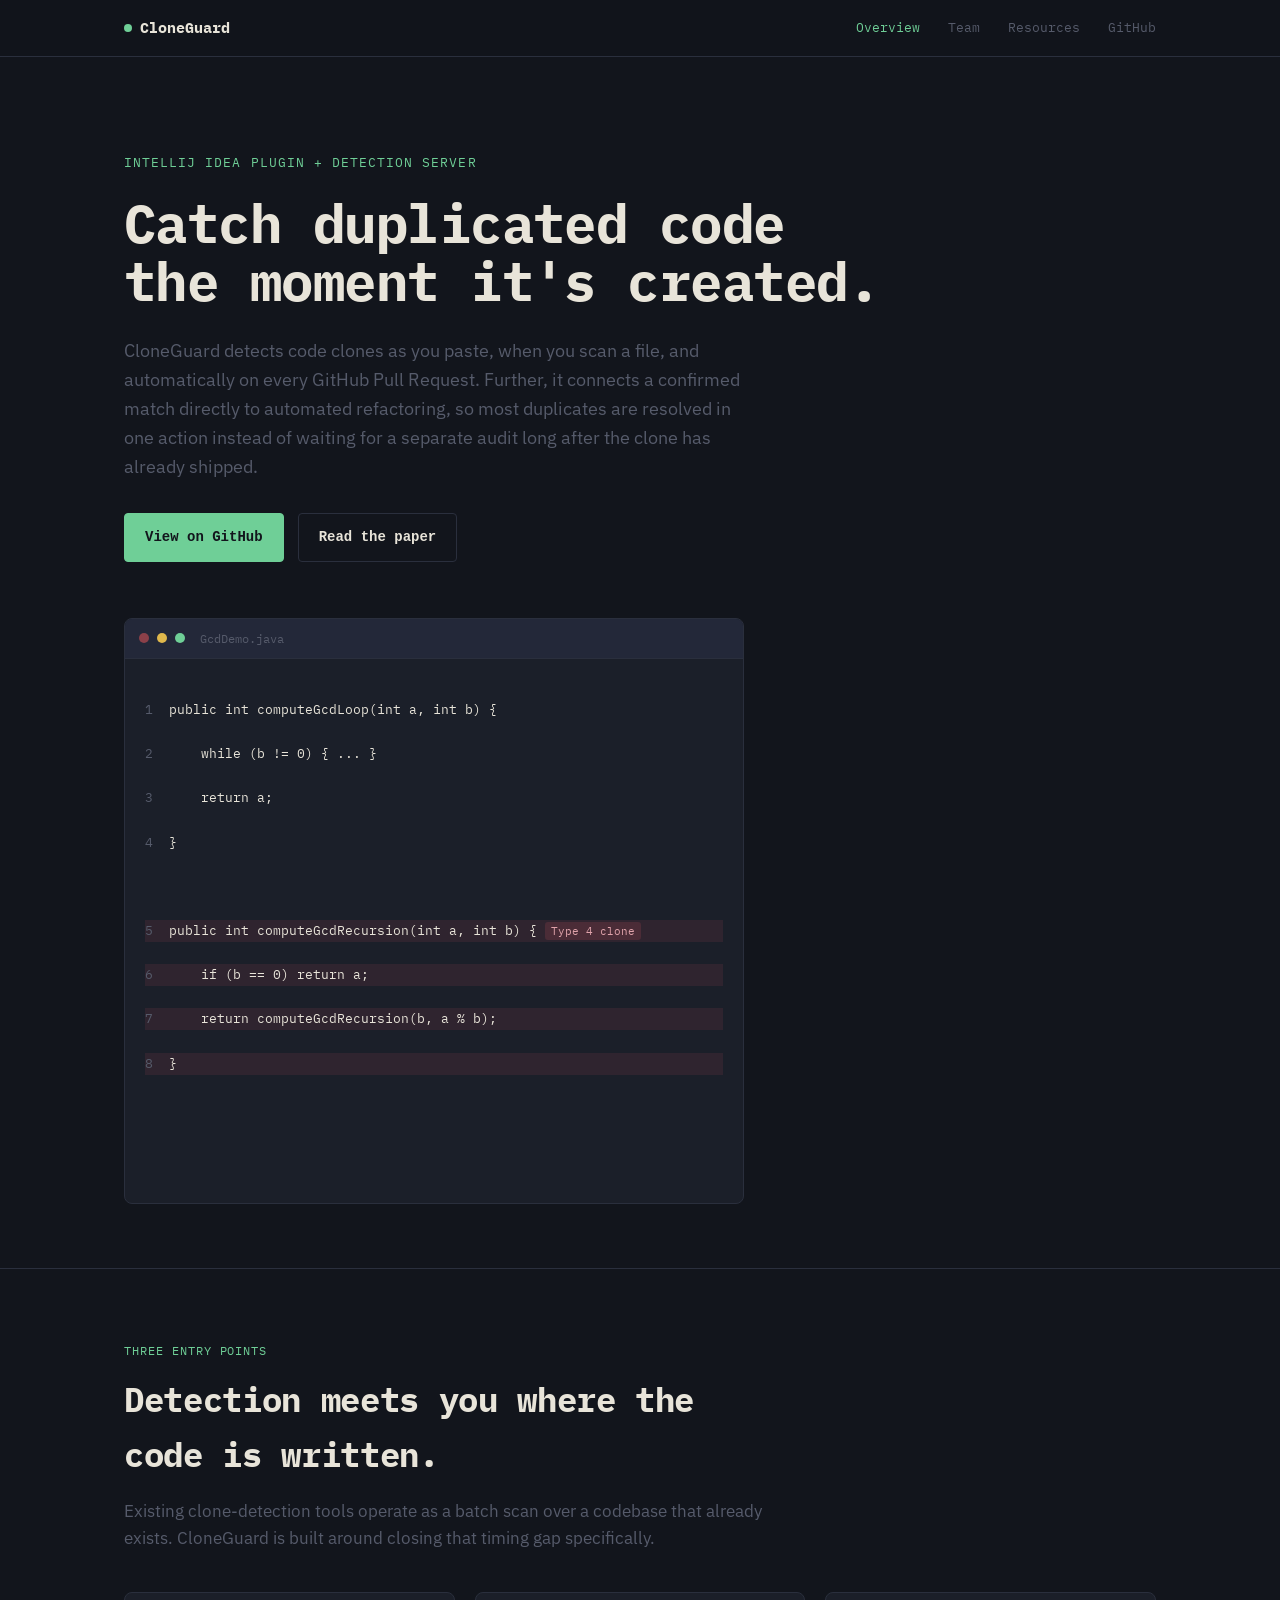
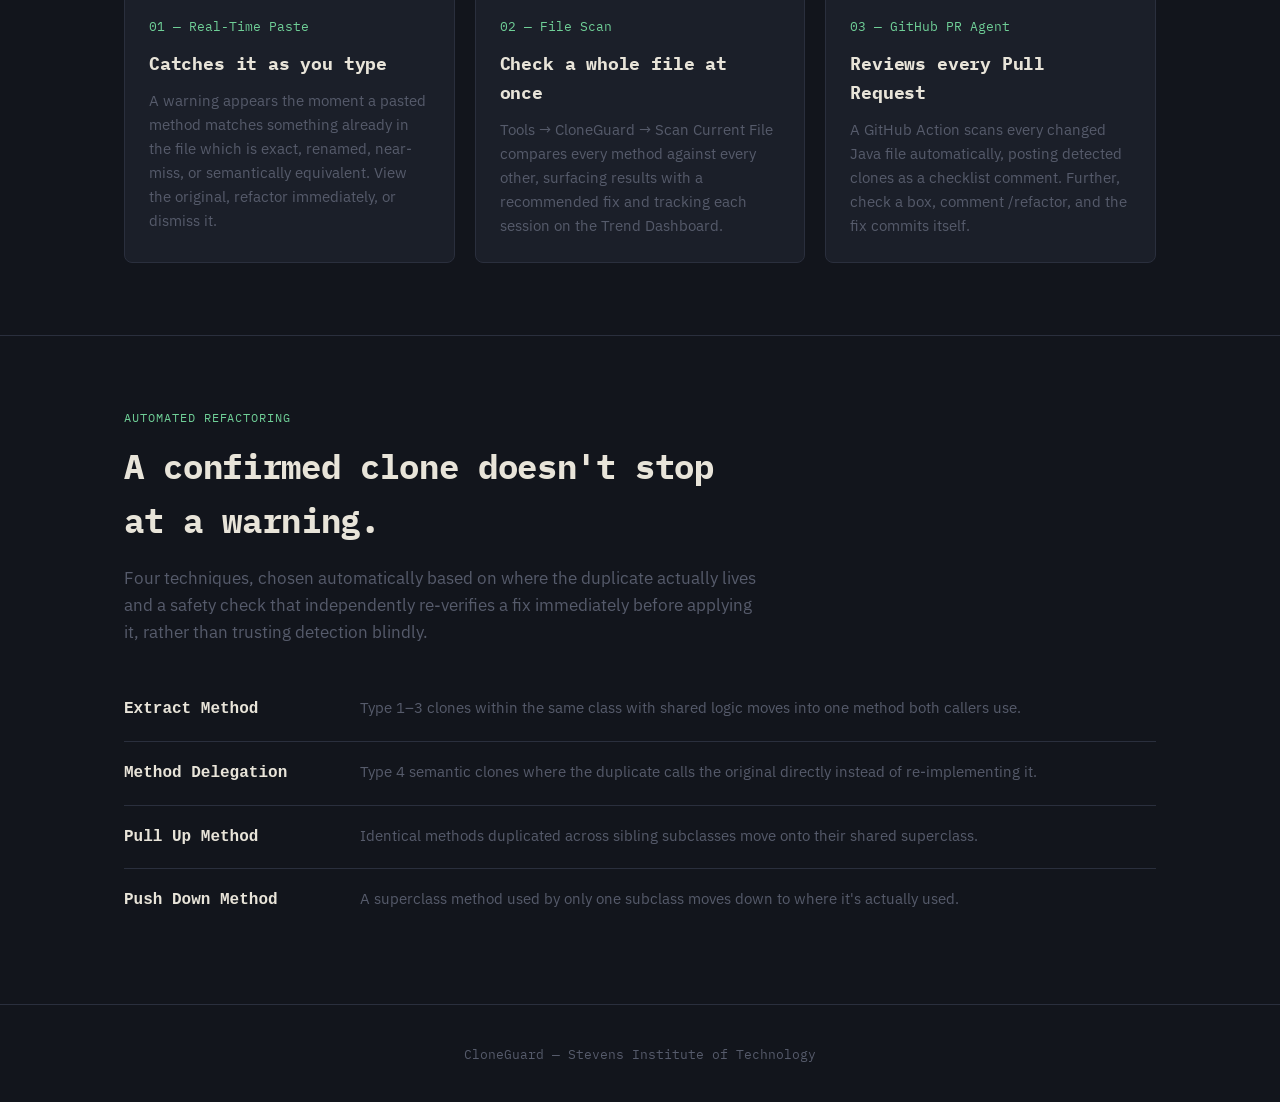
==== commit 54475336: "Refine text in index.html for improved clarity Updated text for clarity and consistency in the docum" ====
--- a/docs/index.html
+++ b/docs/index.html
@@ -27,7 +27,7 @@
     <h1>Catch duplicated code<br>the moment it's created.</h1>
     <p class="hero-sub">
       CloneGuard detects code clones as you paste, when you scan a file, and
-      automatically on every GitHub Pull Request — then connects a
+      automatically on every GitHub Pull Request. Further, it connects a
       confirmed match directly to automated refactoring, so most duplicates
       are resolved in one action instead of waiting for a separate audit
       long after the clone has already shipped.
@@ -77,7 +77,7 @@
         <div class="card-num">01 — Real-Time Paste</div>
         <h3>Catches it as you type</h3>
         <p>A warning appears the moment a pasted method matches something
-        already in the file — exact, renamed, near-miss, or semantically
+        already in the file which is exact, renamed, near-miss, or semantically
         equivalent. View the original, refactor immediately, or dismiss it.</p>
       </div>
       <div class="card">
@@ -91,7 +91,7 @@
         <div class="card-num">03 — GitHub PR Agent</div>
         <h3>Reviews every Pull Request</h3>
         <p>A GitHub Action scans every changed Java file automatically,
-        posting detected clones as a checklist comment — check a box,
+        posting detected clones as a checklist comment. Further, check a box,
         comment /refactor, and the fix commits itself.</p>
       </div>
     </div>
@@ -104,7 +104,7 @@
     <h2 class="section-title">A confirmed clone doesn't stop at a warning.</h2>
     <p class="section-lead">
       Four techniques, chosen automatically based on where the duplicate
-      actually lives — and a safety check that independently re-verifies
+      actually lives and a safety check that independently re-verifies
       a fix immediately before applying it, rather than trusting detection
       blindly.
     </p>
@@ -112,11 +112,11 @@
     <div style="margin-top:32px">
       <div class="tech-row">
         <div class="tech-name">Extract Method</div>
-        <div class="tech-desc">Type 1–3 clones within the same class — shared logic moves into one method both callers use.</div>
+        <div class="tech-desc">Type 1–3 clones within the same class with shared logic moves into one method both callers use.</div>
       </div>
       <div class="tech-row">
         <div class="tech-name">Method Delegation</div>
-        <div class="tech-desc">Type 4 semantic clones — the duplicate calls the original directly instead of re-implementing it.</div>
+        <div class="tech-desc">Type 4 semantic clones where the duplicate calls the original directly instead of re-implementing it.</div>
       </div>
       <div class="tech-row">
         <div class="tech-name">Pull Up Method</div>
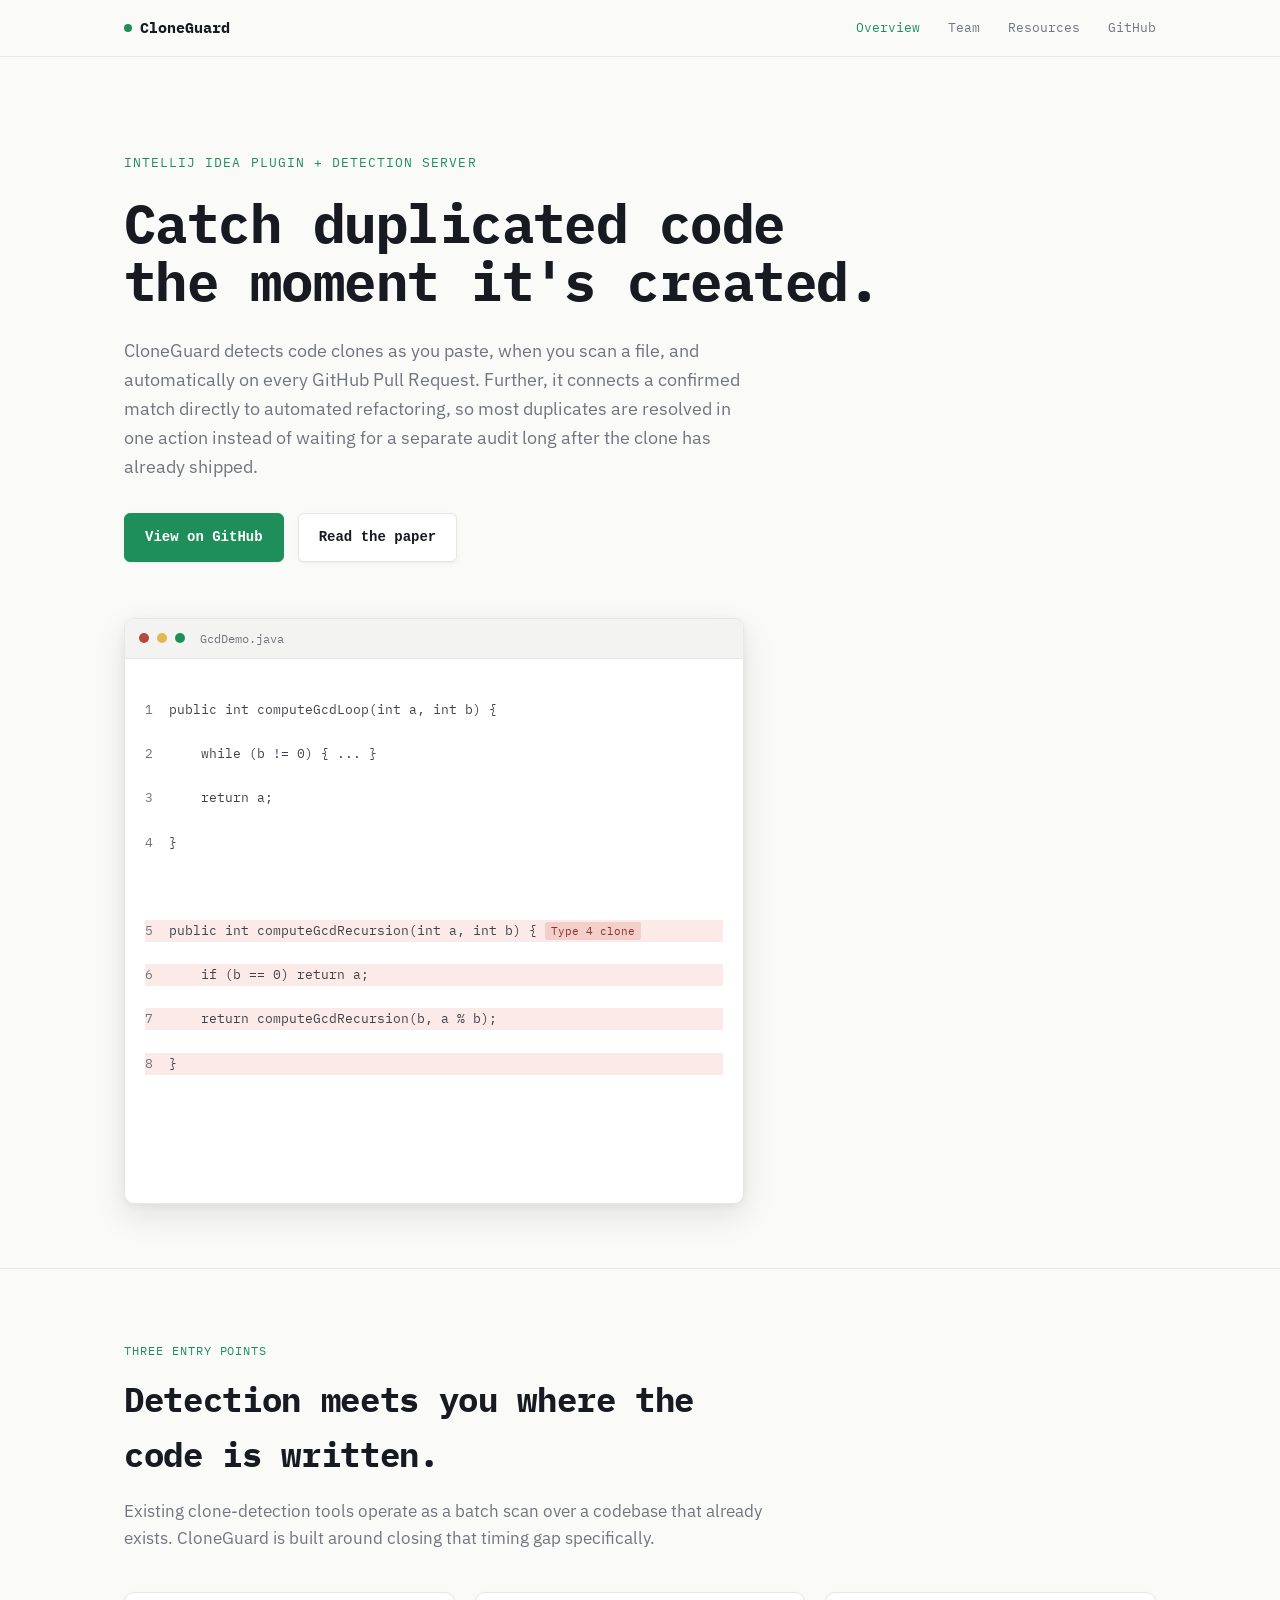
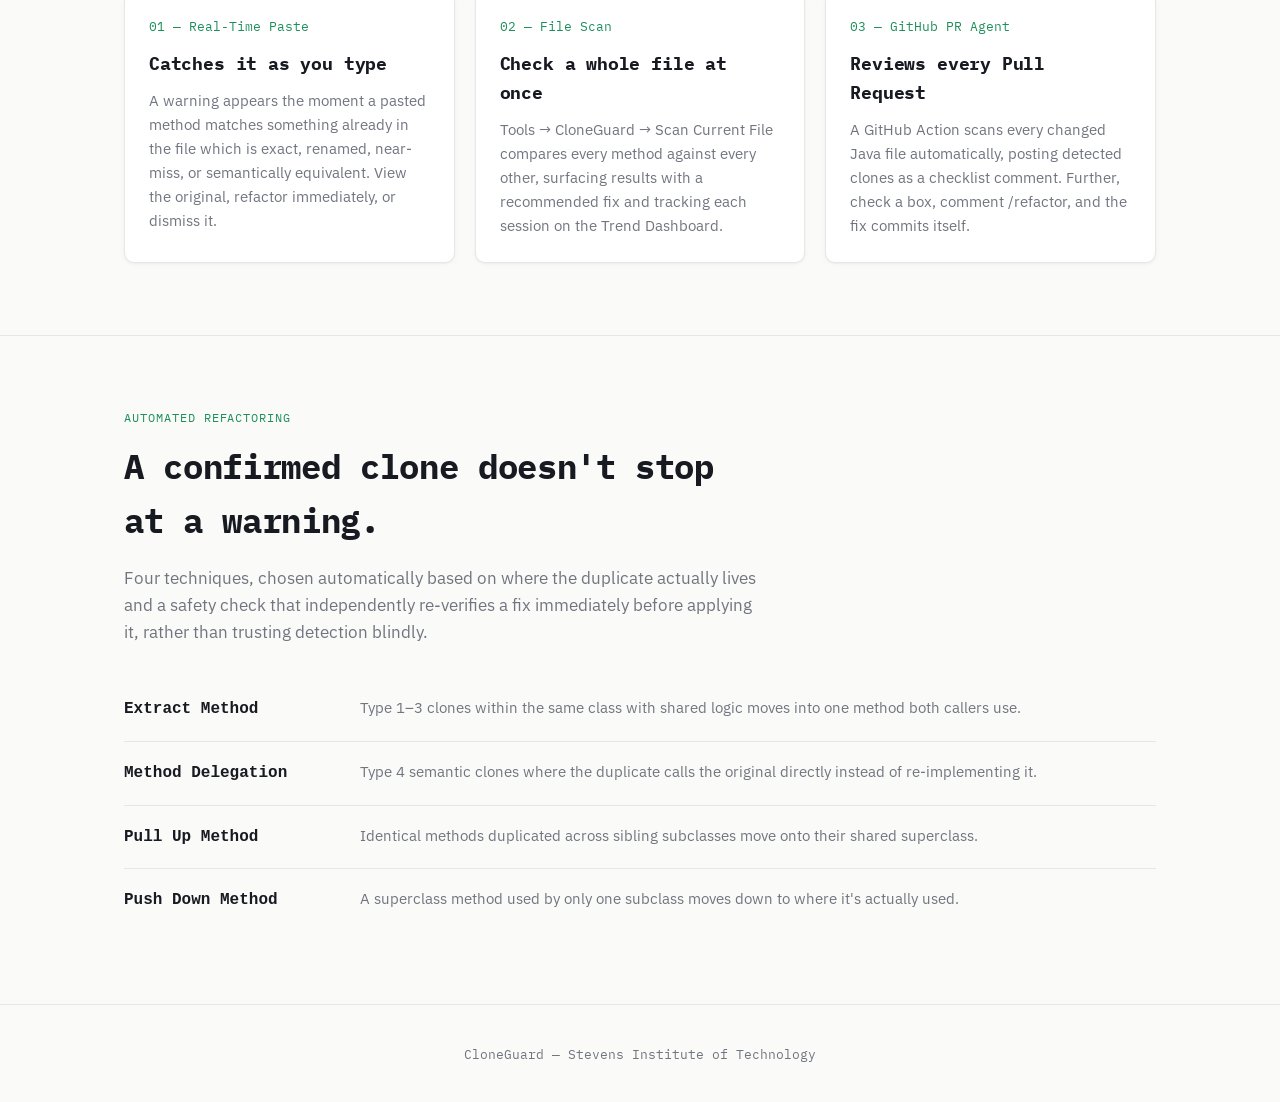
==== commit 2e0ba0fa: "Redesign website: light theme, scroll-triggered reveal animations" ====
--- a/docs/index.html
+++ b/docs/index.html
@@ -39,7 +39,7 @@
 
     <div class="diff-demo" id="diffDemo">
       <div class="diff-titlebar">
-        <span class="tdot" style="background:#8B4049"></span>
+        <span class="tdot" style="background:#B5473F"></span>
         <span class="tdot" style="background:#E0B84C"></span>
         <span class="tdot" style="background:var(--signal)"></span>
         &nbsp;GcdDemo.java
@@ -64,30 +64,30 @@
 
 <section id="scenarios">
   <div class="wrap">
-    <div class="section-eyebrow">Three entry points</div>
-    <h2 class="section-title">Detection meets you where the code is written.</h2>
-    <p class="section-lead">
+    <div class="section-eyebrow reveal">Three entry points</div>
+    <h2 class="section-title reveal">Detection meets you where the code is written.</h2>
+    <p class="section-lead reveal">
       Existing clone-detection tools operate as a batch scan over a codebase
       that already exists. CloneGuard is built around closing that timing
       gap specifically.
     </p>
 
     <div class="grid-3">
-      <div class="card">
+      <div class="card reveal">
         <div class="card-num">01 — Real-Time Paste</div>
         <h3>Catches it as you type</h3>
         <p>A warning appears the moment a pasted method matches something
         already in the file which is exact, renamed, near-miss, or semantically
         equivalent. View the original, refactor immediately, or dismiss it.</p>
       </div>
-      <div class="card">
+      <div class="card reveal d1">
         <div class="card-num">02 — File Scan</div>
         <h3>Check a whole file at once</h3>
         <p>Tools → CloneGuard → Scan Current File compares every method
         against every other, surfacing results with a recommended fix and
         tracking each session on the Trend Dashboard.</p>
       </div>
-      <div class="card">
+      <div class="card reveal d2">
         <div class="card-num">03 — GitHub PR Agent</div>
         <h3>Reviews every Pull Request</h3>
         <p>A GitHub Action scans every changed Java file automatically,
@@ -100,16 +100,16 @@
 
 <section id="techniques">
   <div class="wrap">
-    <div class="section-eyebrow">Automated Refactoring</div>
-    <h2 class="section-title">A confirmed clone doesn't stop at a warning.</h2>
-    <p class="section-lead">
+    <div class="section-eyebrow reveal">Automated Refactoring</div>
+    <h2 class="section-title reveal">A confirmed clone doesn't stop at a warning.</h2>
+    <p class="section-lead reveal">
       Four techniques, chosen automatically based on where the duplicate
       actually lives and a safety check that independently re-verifies
       a fix immediately before applying it, rather than trusting detection
       blindly.
     </p>
 
-    <div style="margin-top:32px">
+    <div class="reveal" style="margin-top:32px">
       <div class="tech-row">
         <div class="tech-name">Extract Method</div>
         <div class="tech-desc">Type 1–3 clones within the same class with shared logic moves into one method both callers use.</div>
@@ -136,10 +136,8 @@
   </div>
 </footer>
 
+<script src="reveal.js"></script>
 <script>
-  // Signature moment: the duplicate method resolves into a delegate call,
-  // mirroring exactly what the plugin does. Runs once on load, respects
-  // prefers-reduced-motion via the CSS media query disabling transitions.
   window.addEventListener('load', () => {
     setTimeout(() => {
       ['dupeLine1','dupeLine2','dupeLine3','dupeLine4'].forEach(id => {
@@ -155,4 +153,4 @@
 </script>
 
 </body>
-</html>
+</html>
--- a/docs/styles.css
+++ b/docs/styles.css
@@ -1,27 +1,34 @@
 /* ============================================================
-   CloneGuard — shared stylesheet
-   Design: diff-editor identity. Ink-navy background, single
-   mint "resolved" accent, monospace headlines paired with a
-   humanist sans body face.
+   CloneGuard — shared stylesheet (light mode)
+   Design: diff-editor identity, rebuilt bright. White page
+   background, white cards lifted with soft shadow instead of
+   borders, a single confident green accent, monospace
+   headlines paired with a humanist sans body face. Scroll-
+   triggered reveals throughout for a livelier feel.
    ============================================================ */
 
 @import url('https://fonts.googleapis.com/css2?family=IBM+Plex+Mono:wght@400;500;600;700&family=IBM+Plex+Sans:wght@400;500;600;700&display=swap');
 
 :root {
-  --ink: #12151C;
-  --panel: #1B1F29;
-  --panel-hi: #232839;
-  --paper: #E8E4D9;
-  --signal: #6FCF97;
-  --signal-dim: #4C8B6D;
-  --dupe: #8B4049;
-  --dim: #565B6B;
-  --line: #2A2F3D;
+  --paper: #FAFAF8;
+  --panel: #FFFFFF;
+  --panel-hi: #F3F4F1;
+  --ink: #171A21;
+  --ink-soft: #40434C;
+  --signal: #1E8F5B;
+  --signal-light: #E4F4EC;
+  --dupe: #B5473F;
+  --dupe-light: #FBEAE8;
+  --dim: #71757F;
+  --line: #E7E7E3;
 
   --mono: 'IBM Plex Mono', ui-monospace, 'SF Mono', Consolas, monospace;
   --sans: 'IBM Plex Sans', -apple-system, BlinkMacSystemFont, sans-serif;
 
   --maxw: 1080px;
+  --shadow-sm: 0 1px 2px rgba(23, 26, 33, 0.04), 0 1px 6px rgba(23, 26, 33, 0.03);
+  --shadow-md: 0 4px 16px rgba(23, 26, 33, 0.06), 0 1px 4px rgba(23, 26, 33, 0.04);
+  --shadow-lg: 0 12px 32px rgba(23, 26, 33, 0.10), 0 2px 8px rgba(23, 26, 33, 0.05);
 }
 
 * { box-sizing: border-box; }
@@ -32,8 +39,8 @@
 
 body {
   margin: 0;
-  background: var(--ink);
-  color: var(--paper);
+  background: var(--paper);
+  color: var(--ink-soft);
   font-family: var(--sans);
   font-size: 16px;
   line-height: 1.6;
@@ -57,7 +64,7 @@
   font-weight: 700;
   letter-spacing: -0.01em;
   margin: 0 0 0.5em 0;
-  color: var(--paper);
+  color: var(--ink);
 }
 
 p { margin: 0 0 1em 0; }
@@ -67,14 +74,30 @@
   margin: 0 auto;
   padding: 0 24px;
 }
+
+/* ---------- Scroll reveal ---------- */
+.reveal {
+  opacity: 0;
+  transform: translateY(22px);
+  transition: opacity 0.7s cubic-bezier(0.2, 0.65, 0.3, 0.95),
+              transform 0.7s cubic-bezier(0.2, 0.65, 0.3, 0.95);
+}
+.reveal.in {
+  opacity: 1;
+  transform: translateY(0);
+}
+.reveal.d1 { transition-delay: 0.08s; }
+.reveal.d2 { transition-delay: 0.16s; }
+.reveal.d3 { transition-delay: 0.24s; }
+.reveal.d4 { transition-delay: 0.32s; }
 
 /* ---------- Nav ---------- */
 .nav {
   position: sticky;
   top: 0;
   z-index: 50;
-  background: rgba(18, 21, 28, 0.92);
-  backdrop-filter: blur(8px);
+  background: rgba(250, 250, 248, 0.88);
+  backdrop-filter: blur(10px);
   border-bottom: 1px solid var(--line);
 }
 .nav-inner {
@@ -89,7 +112,7 @@
   font-family: var(--mono);
   font-weight: 700;
   font-size: 15px;
-  color: var(--paper);
+  color: var(--ink);
   display: flex;
   align-items: center;
   gap: 8px;
@@ -154,38 +177,44 @@
   font-size: 14px;
   font-weight: 600;
   padding: 12px 20px;
-  border-radius: 4px;
+  border-radius: 6px;
   border: 1px solid var(--line);
   cursor: pointer;
   display: inline-block;
+  transition: transform 0.2s ease, box-shadow 0.2s ease;
 }
 .btn-primary {
   background: var(--signal);
+  color: #fff;
+  border-color: var(--signal);
+  box-shadow: var(--shadow-sm);
+}
+.btn-primary:hover {
+  transform: translateY(-1px);
+  box-shadow: var(--shadow-md);
+  text-decoration: none;
+}
+.btn-ghost {
+  background: var(--panel);
   color: var(--ink);
-  border-color: var(--signal);
-}
-.btn-primary:hover {
-  background: #85e0ab;
-  text-decoration: none;
-}
-.btn-ghost {
-  background: transparent;
-  color: var(--paper);
+  box-shadow: var(--shadow-sm);
 }
 .btn-ghost:hover {
   border-color: var(--signal);
   color: var(--signal);
   text-decoration: none;
+  transform: translateY(-1px);
 }
 
 /* ---------- Diff signature element ---------- */
 .diff-demo {
   margin-top: 56px;
   border: 1px solid var(--line);
-  border-radius: 8px;
+  border-radius: 10px;
   overflow: hidden;
   background: var(--panel);
   max-width: 620px;
+  box-shadow: var(--shadow-lg);
 }
 .diff-titlebar {
   display: flex;
@@ -206,11 +235,12 @@
   padding: 18px 20px;
   white-space: pre;
   overflow-x: auto;
+  color: var(--ink-soft);
 }
 .line { display: block; }
 .ln-num { color: var(--dim); display: inline-block; width: 24px; user-select: none; }
 .line-dupe {
-  background: rgba(139, 64, 73, 0.18);
+  background: var(--dupe-light);
   transition: opacity 1.2s ease, height 1.2s ease;
 }
 .line-dupe.resolved {
@@ -220,7 +250,7 @@
   display: block;
 }
 .line-fix {
-  background: rgba(111, 207, 151, 0.14);
+  background: var(--signal-light);
   opacity: 0;
   height: 0;
   overflow: hidden;
@@ -237,8 +267,8 @@
   border-radius: 3px;
   margin-left: 8px;
 }
-.tag-dupe { background: rgba(139, 64, 73, 0.3); color: #e0a3ab; }
-.tag-fix { background: rgba(111, 207, 151, 0.25); color: var(--signal); }
+.tag-dupe { background: #F2CFCB; color: #8C332B; }
+.tag-fix { background: #C7E9D6; color: var(--signal); }
 
 /* ---------- Sections ---------- */
 section {
@@ -277,8 +307,14 @@
 .card {
   background: var(--panel);
   border: 1px solid var(--line);
-  border-radius: 8px;
+  border-radius: 10px;
   padding: 24px;
+  box-shadow: var(--shadow-sm);
+  transition: transform 0.3s ease, box-shadow 0.3s ease;
+}
+.card:hover {
+  transform: translateY(-3px);
+  box-shadow: var(--shadow-md);
 }
 .card-num {
   font-family: var(--mono);
@@ -308,7 +344,7 @@
 .tech-name {
   font-family: var(--mono);
   font-weight: 600;
-  color: var(--paper);
+  color: var(--ink);
   min-width: 220px;
   flex-shrink: 0;
 }
@@ -327,8 +363,14 @@
 .team-card {
   background: var(--panel);
   border: 1px solid var(--line);
-  border-radius: 8px;
+  border-radius: 10px;
   padding: 28px;
+  box-shadow: var(--shadow-sm);
+  transition: transform 0.3s ease, box-shadow 0.3s ease;
+}
+.team-card:hover {
+  transform: translateY(-3px);
+  box-shadow: var(--shadow-md);
 }
 .team-role {
   font-family: var(--mono);
@@ -379,14 +421,14 @@
   white-space: nowrap;
   flex-shrink: 0;
 }
-.status-ready { background: rgba(111, 207, 151, 0.15); color: var(--signal); }
-.status-pending { background: rgba(139, 64, 73, 0.15); color: #e0a3ab; }
+.status-ready { background: var(--signal-light); color: var(--signal); }
+.status-pending { background: var(--dupe-light); color: #8C332B; }
 
 /* ---------- Media placeholders ---------- */
 .media-placeholder {
   background: var(--panel);
   border: 1px dashed var(--line);
-  border-radius: 8px;
+  border-radius: 10px;
   padding: 48px 24px;
   text-align: center;
   margin-top: 20px;
@@ -411,6 +453,14 @@
 @media (max-width: 720px) {
   .screenshot-grid { grid-template-columns: 1fr; }
 }
+.screenshot-grid img {
+  transition: transform 0.4s ease, box-shadow 0.4s ease;
+  box-shadow: var(--shadow-sm);
+}
+.screenshot-grid img:hover {
+  transform: scale(1.015);
+  box-shadow: var(--shadow-lg);
+}
 
 /* ---------- Footer ---------- */
 footer {
@@ -424,4 +474,5 @@
 /* ---------- Reduced motion ---------- */
 @media (prefers-reduced-motion: reduce) {
   * { transition: none !important; animation: none !important; }
-}
+  .reveal { opacity: 1 !important; transform: none !important; }
+}
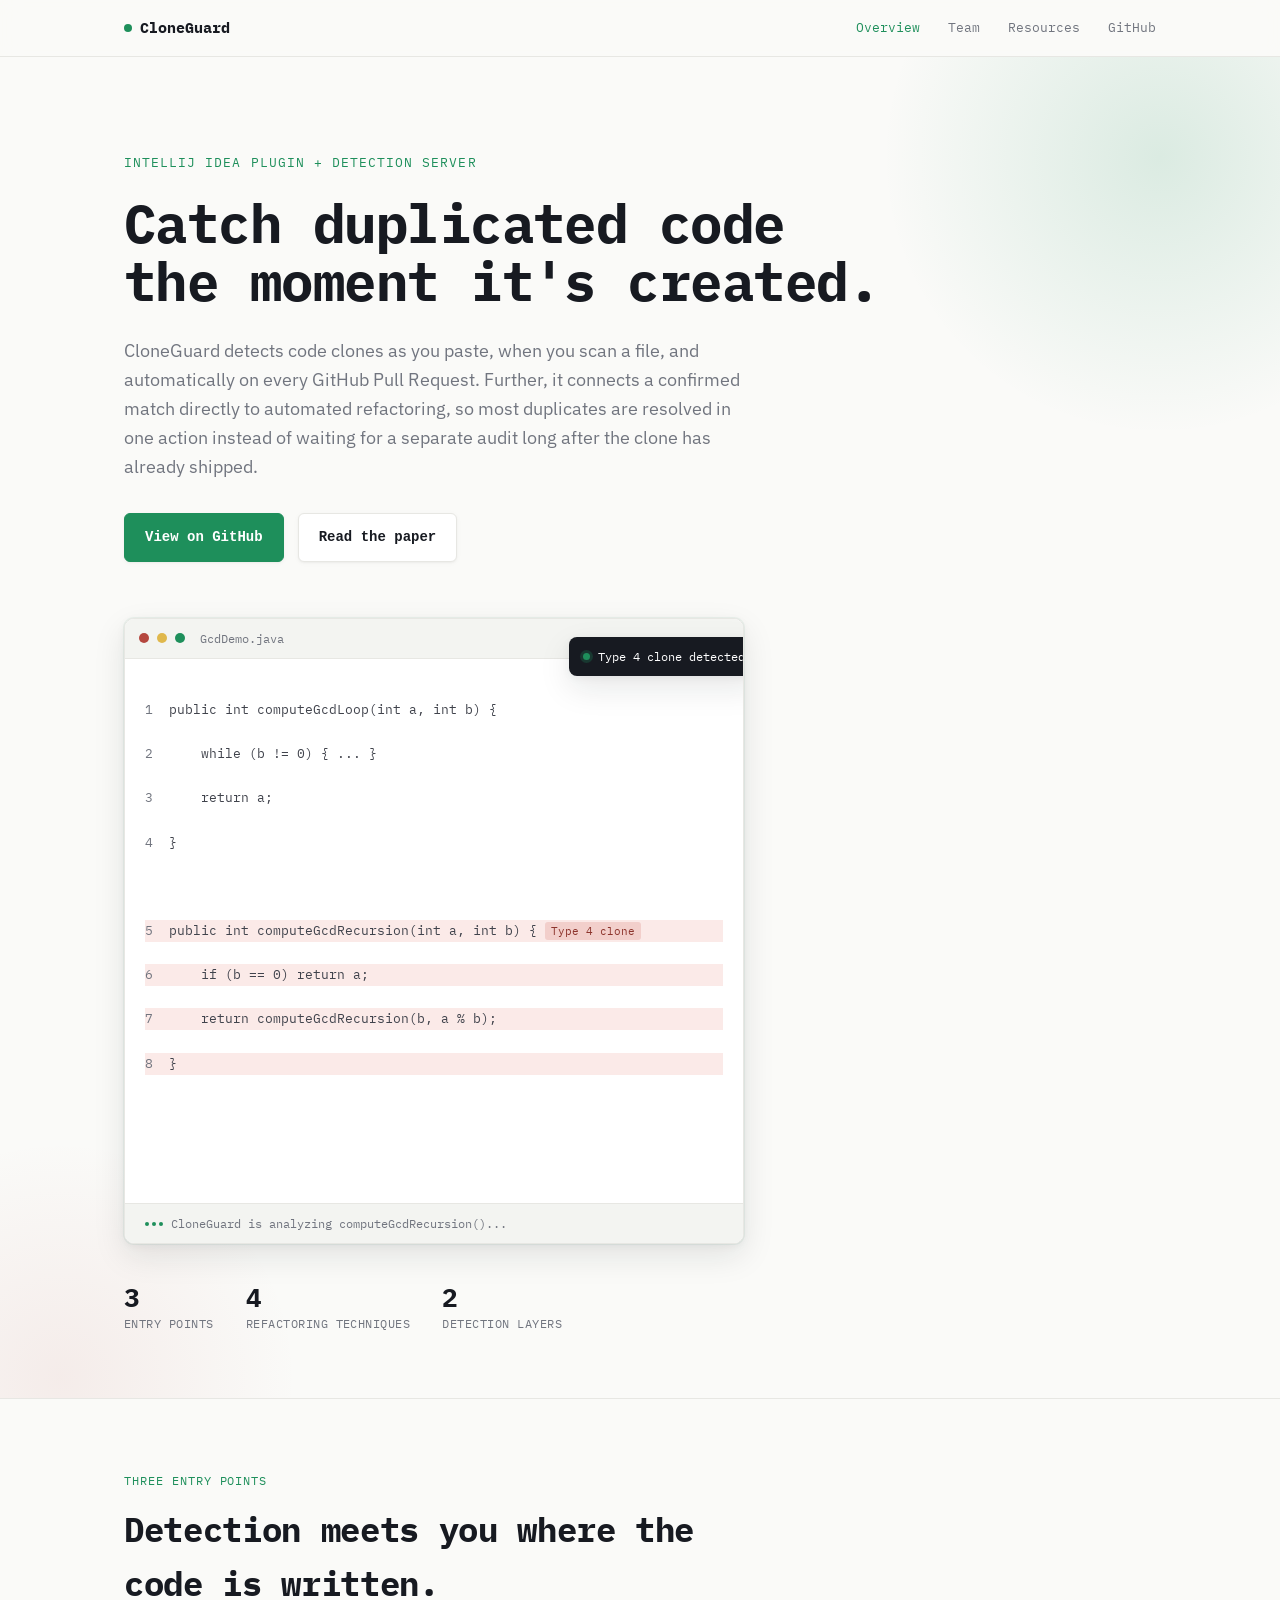
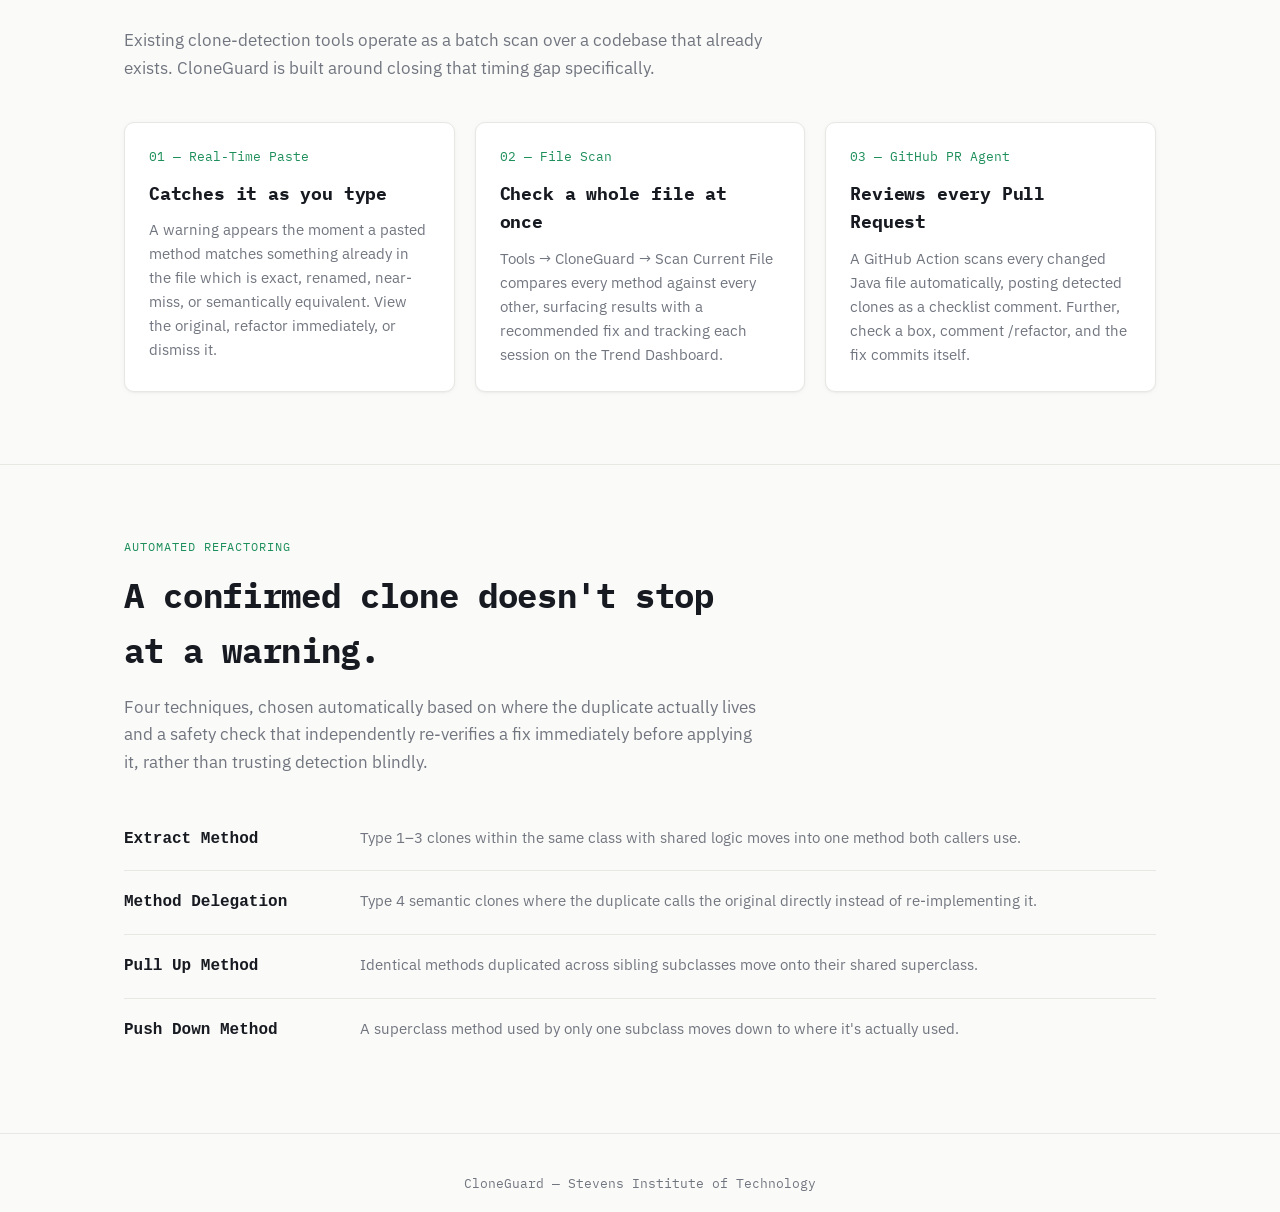
==== commit 768e2a91: "Add live-feeling hero animation: toast notification, thinking indicator, gradient glow" ====
--- a/docs/index.html
+++ b/docs/index.html
@@ -38,6 +38,10 @@
     </div>
 
     <div class="diff-demo" id="diffDemo">
+      <div class="detect-toast" id="detectToast">
+        <span class="toast-dot"></span>
+        Type 4 clone detected
+      </div>
       <div class="diff-titlebar">
         <span class="tdot" style="background:#B5473F"></span>
         <span class="tdot" style="background:#E0B84C"></span>
@@ -58,6 +62,16 @@
 <span class="line line-fix" id="fixLine2"><span class="ln-num">6</span>    return computeGcdLoop(a, b);</span>
 <span class="line line-fix" id="fixLine3"><span class="ln-num">7</span>}</span>
       </div>
+      <div class="thinking-row" id="thinkingRow">
+        <span class="thinking-dots"><span></span><span></span><span></span></span>
+        CloneGuard is analyzing computeGcdRecursion()...
+      </div>
+    </div>
+
+    <div class="stat-strip">
+      <div class="stat"><div class="stat-num">3</div><div class="stat-label">Entry Points</div></div>
+      <div class="stat"><div class="stat-num">4</div><div class="stat-label">Refactoring Techniques</div></div>
+      <div class="stat"><div class="stat-num">2</div><div class="stat-label">Detection Layers</div></div>
     </div>
   </div>
 </header>
@@ -138,7 +152,21 @@
 
 <script src="reveal.js"></script>
 <script>
+  // Sequenced to feel like a live agent actually working, not an
+  // instant swap: toast appears, "thinking" indicator runs, then
+  // the fix resolves -- mirroring the real order CloneGuard follows
+  // (detect, then act) rather than showing everything at once.
   window.addEventListener('load', () => {
+    setTimeout(() => {
+      const toast = document.getElementById('detectToast');
+      if (toast) toast.classList.add('shown');
+    }, 600);
+
+    setTimeout(() => {
+      const thinking = document.getElementById('thinkingRow');
+      if (thinking) thinking.classList.add('active');
+    }, 1400);
+
     setTimeout(() => {
       ['dupeLine1','dupeLine2','dupeLine3','dupeLine4'].forEach(id => {
         const el = document.getElementById(id);
@@ -148,7 +176,11 @@
         const el = document.getElementById(id);
         if (el) el.classList.add('shown');
       });
-    }, 1800);
+      const thinking = document.getElementById('thinkingRow');
+      if (thinking) thinking.classList.remove('active');
+      const toast = document.getElementById('detectToast');
+      if (toast) toast.classList.remove('shown');
+    }, 3200);
   });
 </script>
 
--- a/docs/styles.css
+++ b/docs/styles.css
@@ -475,4 +475,137 @@
 @media (prefers-reduced-motion: reduce) {
   * { transition: none !important; animation: none !important; }
   .reveal { opacity: 1 !important; transform: none !important; }
+}
+
+/* ============================================================
+   Live-product-demo upgrade: gradient glow, AI "thinking"
+   indicator, animated toast notification — the techniques that
+   make a mockup feel alive, applied to CloneGuard's own diff
+   demo rather than a generic template.
+   ============================================================ */
+
+.hero {
+  position: relative;
+  overflow: hidden;
+}
+.hero::before {
+  content: "";
+  position: absolute;
+  top: -180px;
+  right: -160px;
+  width: 560px;
+  height: 560px;
+  background: radial-gradient(circle, rgba(30, 143, 91, 0.14) 0%, rgba(30, 143, 91, 0) 70%);
+  pointer-events: none;
+  z-index: 0;
+}
+.hero::after {
+  content: "";
+  position: absolute;
+  bottom: -220px;
+  left: -180px;
+  width: 480px;
+  height: 480px;
+  background: radial-gradient(circle, rgba(181, 71, 63, 0.08) 0%, rgba(181, 71, 63, 0) 70%);
+  pointer-events: none;
+  z-index: 0;
+}
+.hero .wrap { position: relative; z-index: 1; }
+
+.diff-demo {
+  position: relative;
+  box-shadow: var(--shadow-lg), 0 0 0 1px rgba(30, 143, 91, 0.06);
+}
+
+.thinking-row {
+  display: flex;
+  align-items: center;
+  gap: 8px;
+  padding: 10px 20px;
+  font-family: var(--mono);
+  font-size: 12px;
+  color: var(--dim);
+  border-top: 1px solid var(--line);
+  background: var(--panel-hi);
+  opacity: 0;
+  height: 0;
+  overflow: hidden;
+  transition: opacity 0.4s ease;
+}
+.thinking-row.active {
+  opacity: 1;
+  height: auto;
+  padding: 10px 20px;
+}
+.thinking-dots { display: inline-flex; gap: 3px; }
+.thinking-dots span {
+  width: 4px;
+  height: 4px;
+  border-radius: 50%;
+  background: var(--signal);
+  animation: thinkPulse 1.2s ease-in-out infinite;
+}
+.thinking-dots span:nth-child(2) { animation-delay: 0.15s; }
+.thinking-dots span:nth-child(3) { animation-delay: 0.3s; }
+@keyframes thinkPulse {
+  0%, 60%, 100% { opacity: 0.25; transform: scale(0.8); }
+  30% { opacity: 1; transform: scale(1.15); }
+}
+
+.detect-toast {
+  position: absolute;
+  top: 18px;
+  right: -18px;
+  background: var(--ink);
+  color: #fff;
+  padding: 10px 16px 10px 14px;
+  border-radius: 8px;
+  font-family: var(--mono);
+  font-size: 12px;
+  display: flex;
+  align-items: center;
+  gap: 8px;
+  box-shadow: var(--shadow-lg);
+  opacity: 0;
+  transform: translateX(16px) scale(0.96);
+  transition: opacity 0.5s cubic-bezier(0.2, 0.8, 0.3, 1), transform 0.5s cubic-bezier(0.2, 0.8, 0.3, 1);
+  z-index: 3;
+}
+.detect-toast.shown {
+  opacity: 1;
+  transform: translateX(0) scale(1);
+}
+.detect-toast .toast-dot {
+  width: 7px;
+  height: 7px;
+  border-radius: 50%;
+  background: var(--signal);
+  box-shadow: 0 0 0 3px rgba(30, 143, 91, 0.25);
+  flex-shrink: 0;
+}
+@media (max-width: 700px) {
+  .detect-toast { right: 0; top: -14px; }
+}
+
+.stat-strip {
+  display: flex;
+  gap: 32px;
+  margin-top: 40px;
+  flex-wrap: wrap;
+}
+.stat-strip .stat {
+  font-family: var(--mono);
+}
+.stat-strip .stat-num {
+  font-size: 26px;
+  font-weight: 700;
+  color: var(--ink);
+  line-height: 1;
+}
+.stat-strip .stat-label {
+  font-size: 12px;
+  color: var(--dim);
+  margin-top: 4px;
+  text-transform: uppercase;
+  letter-spacing: 0.04em;
 }
